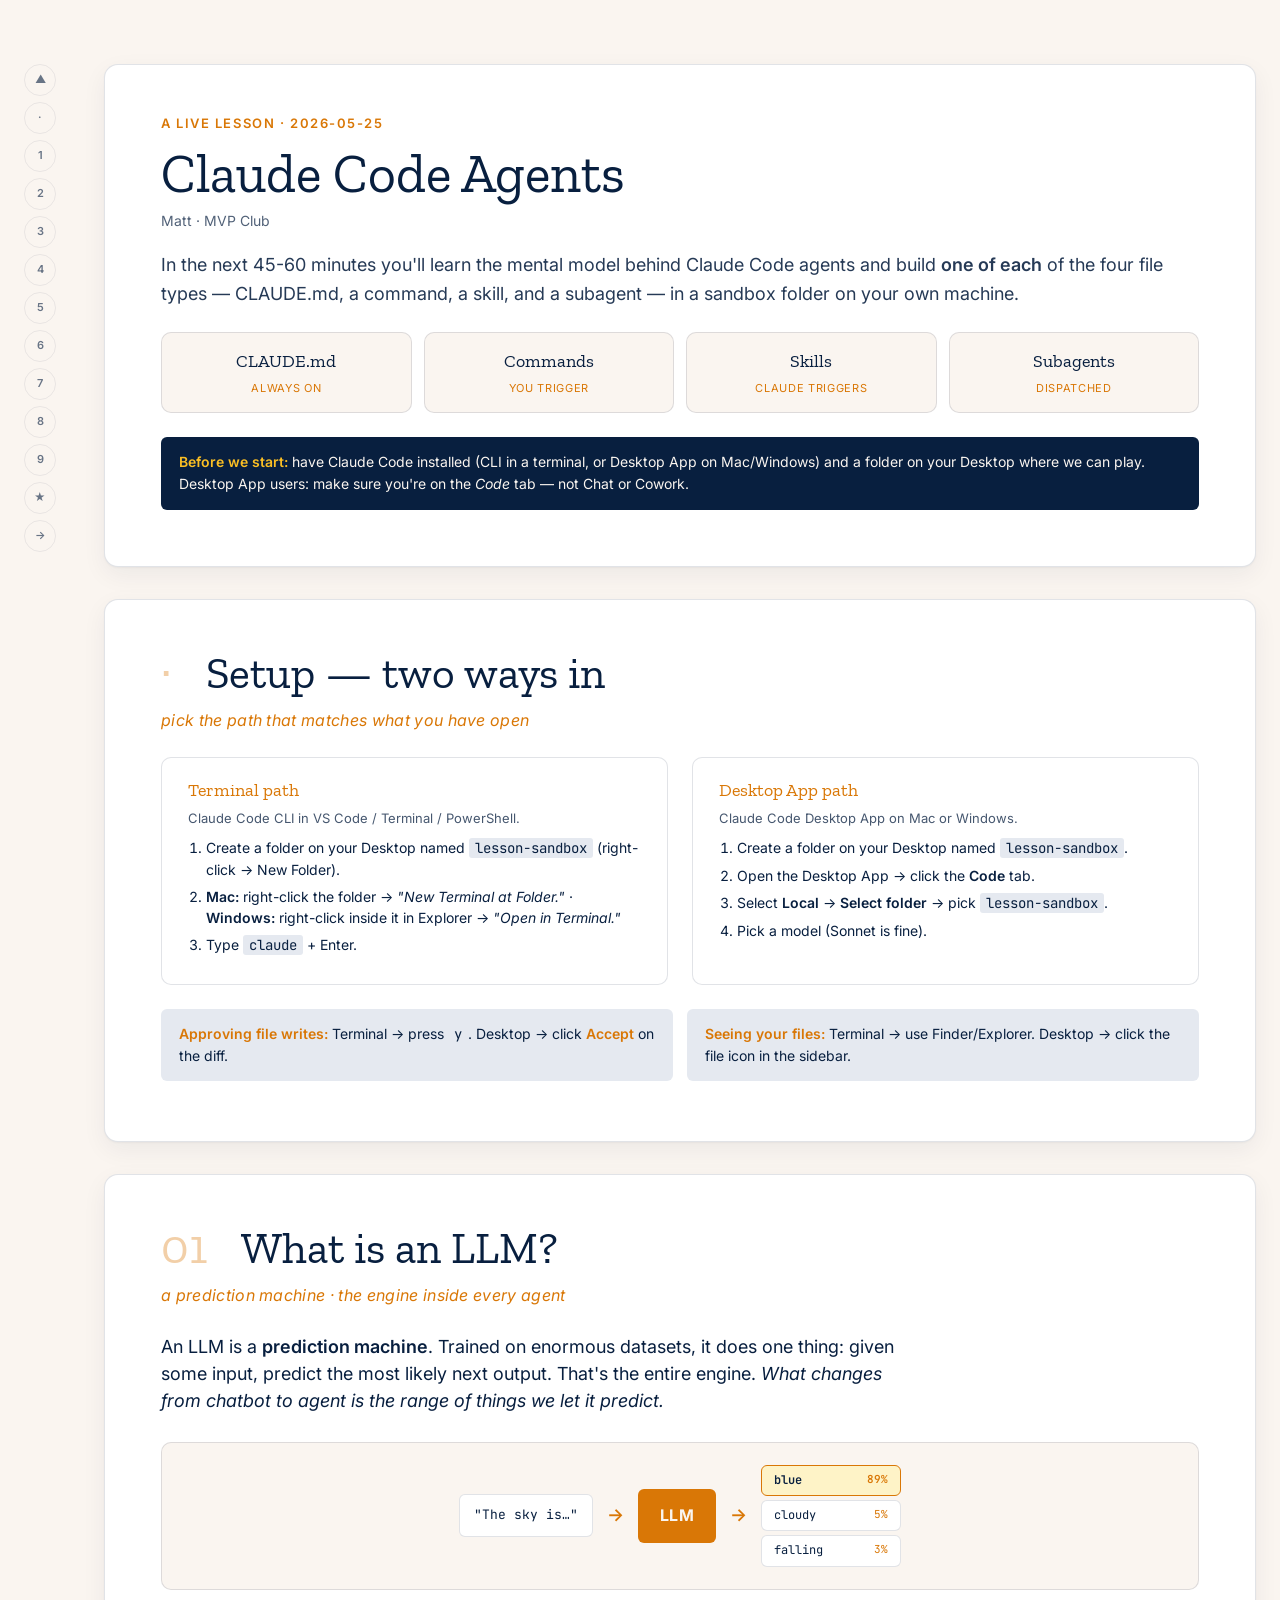
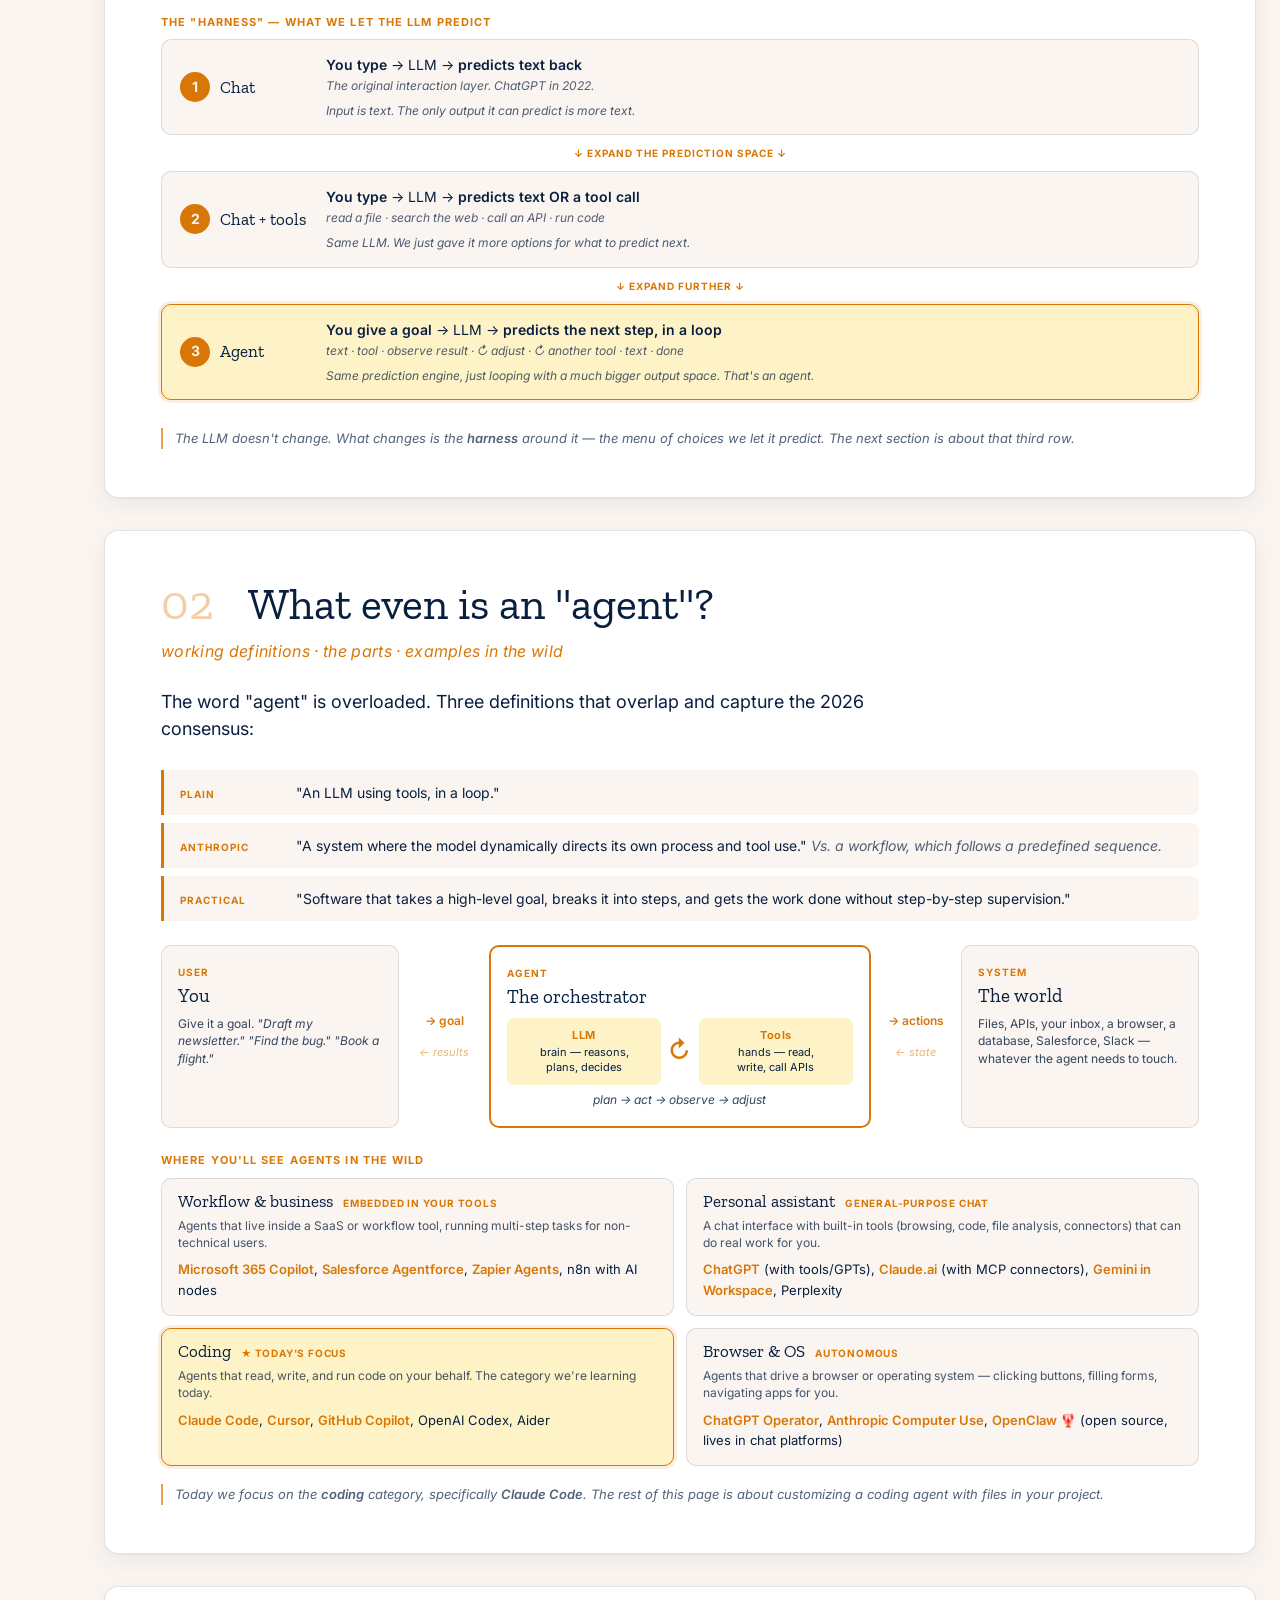
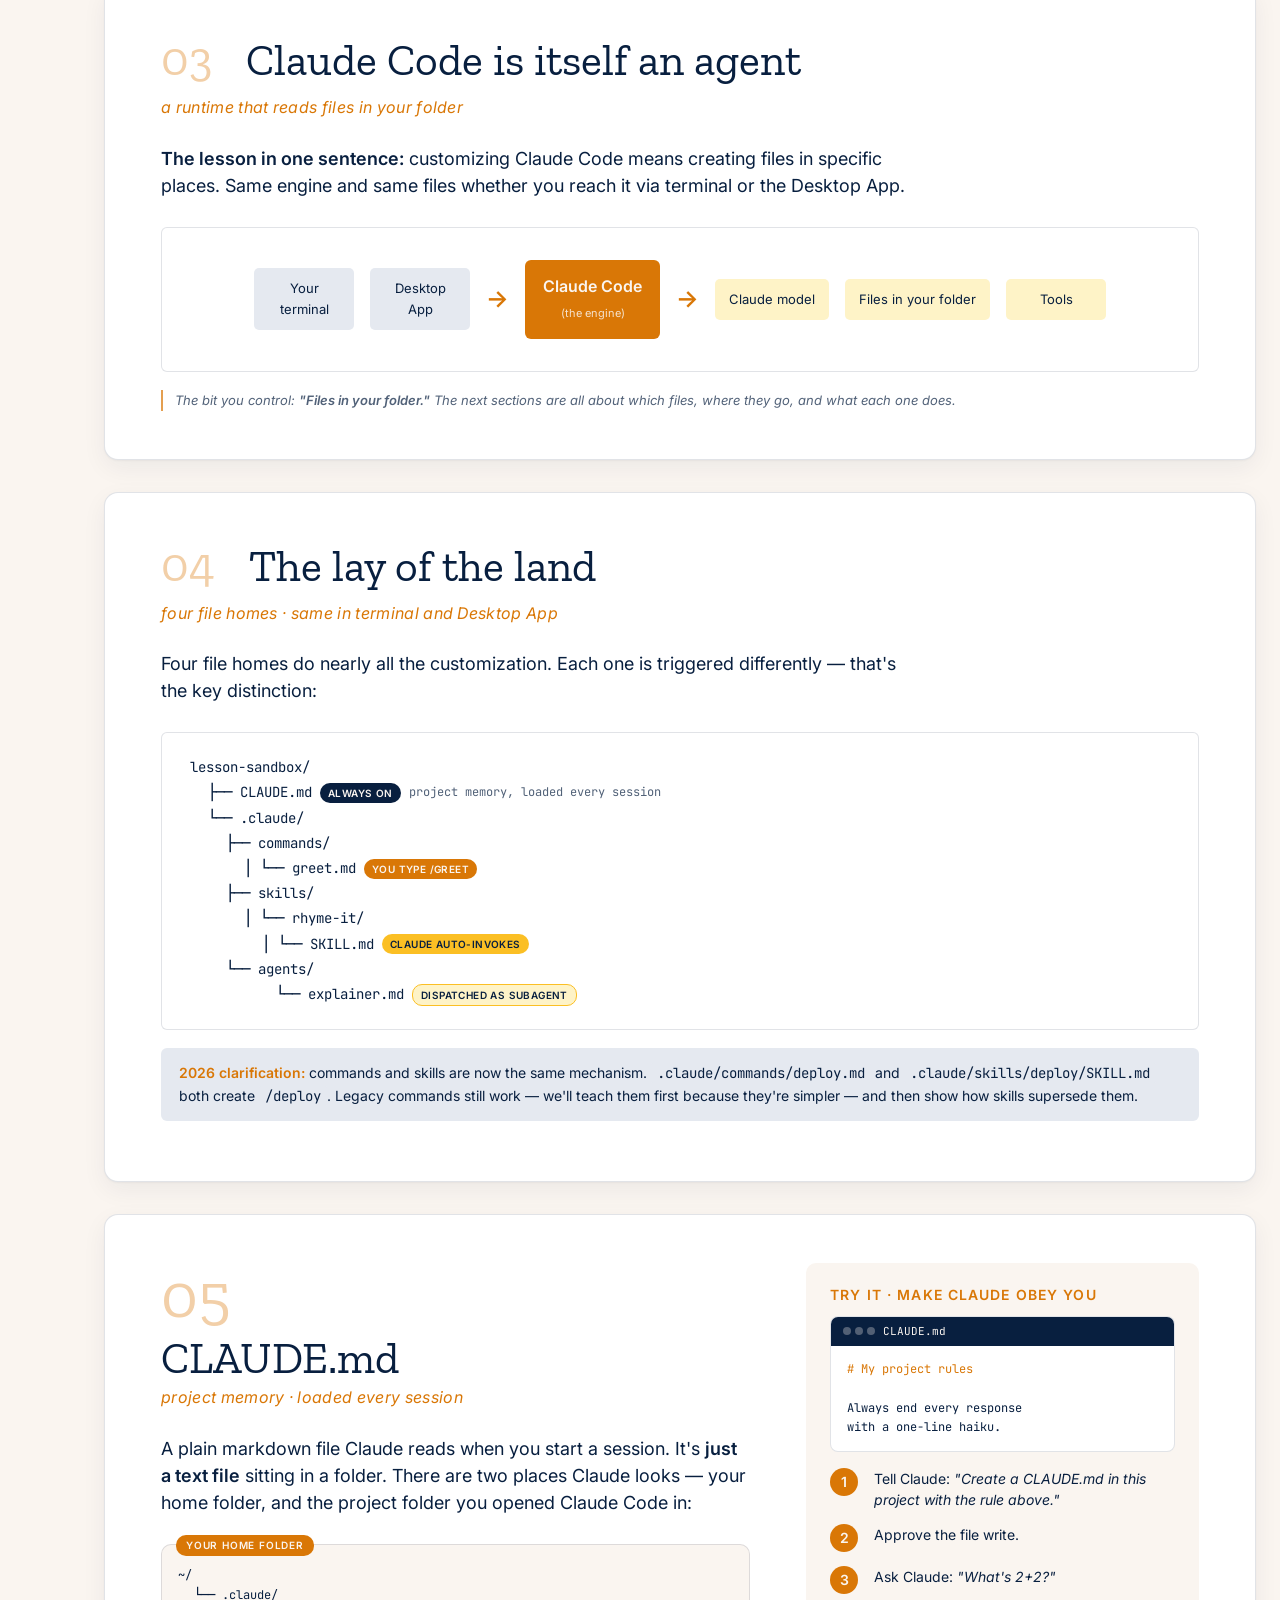
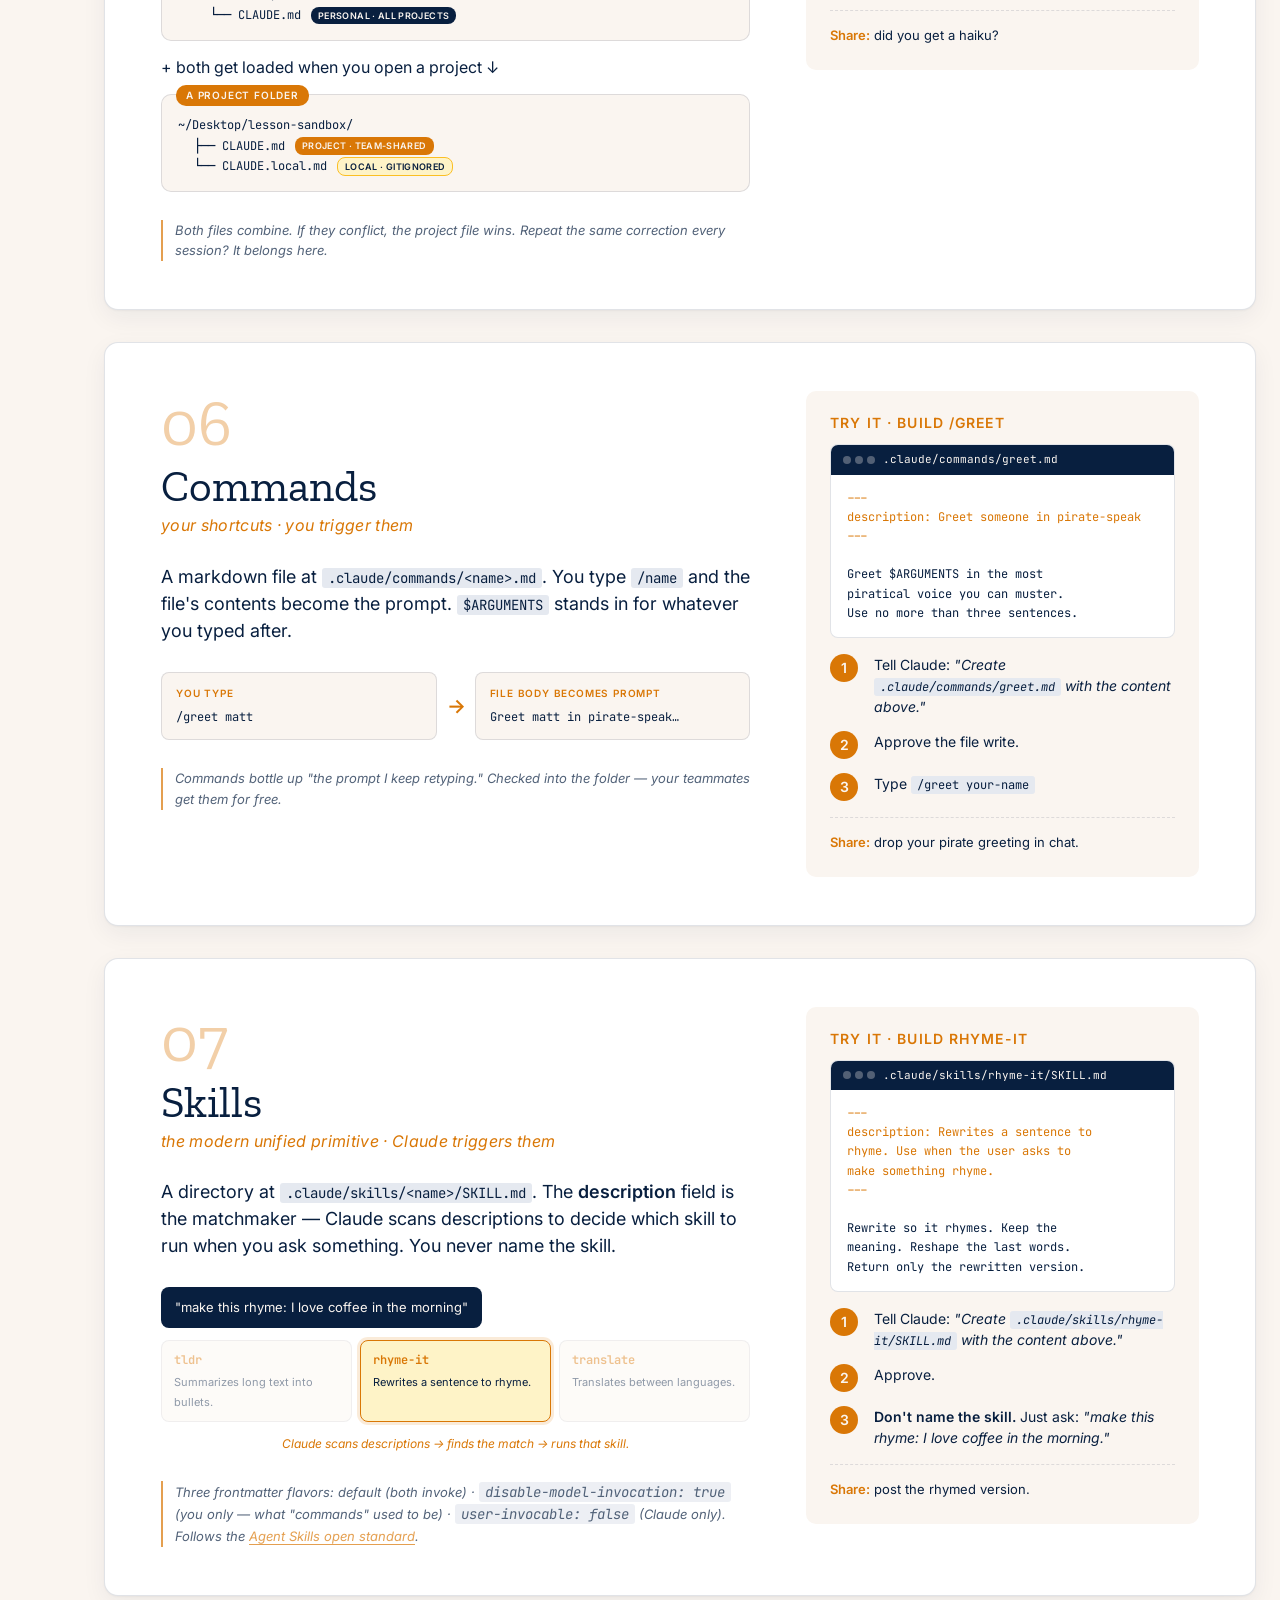
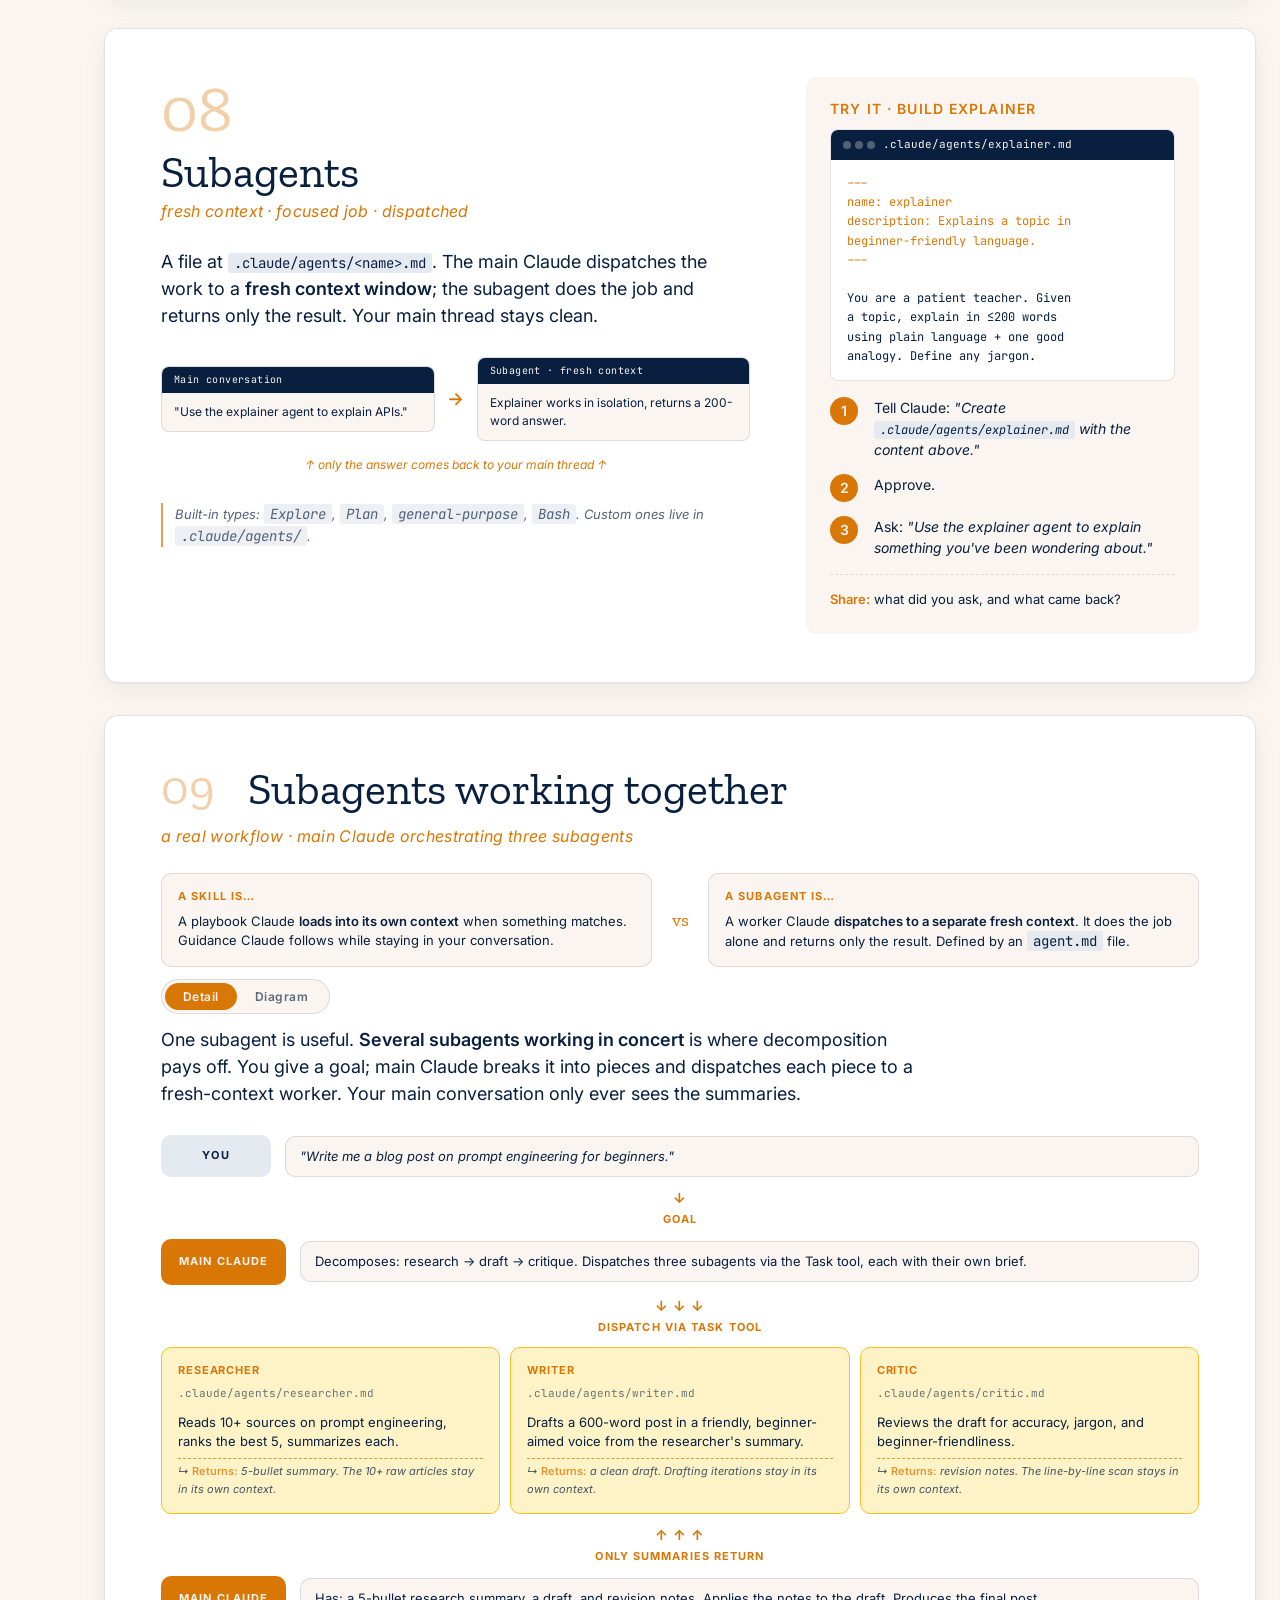
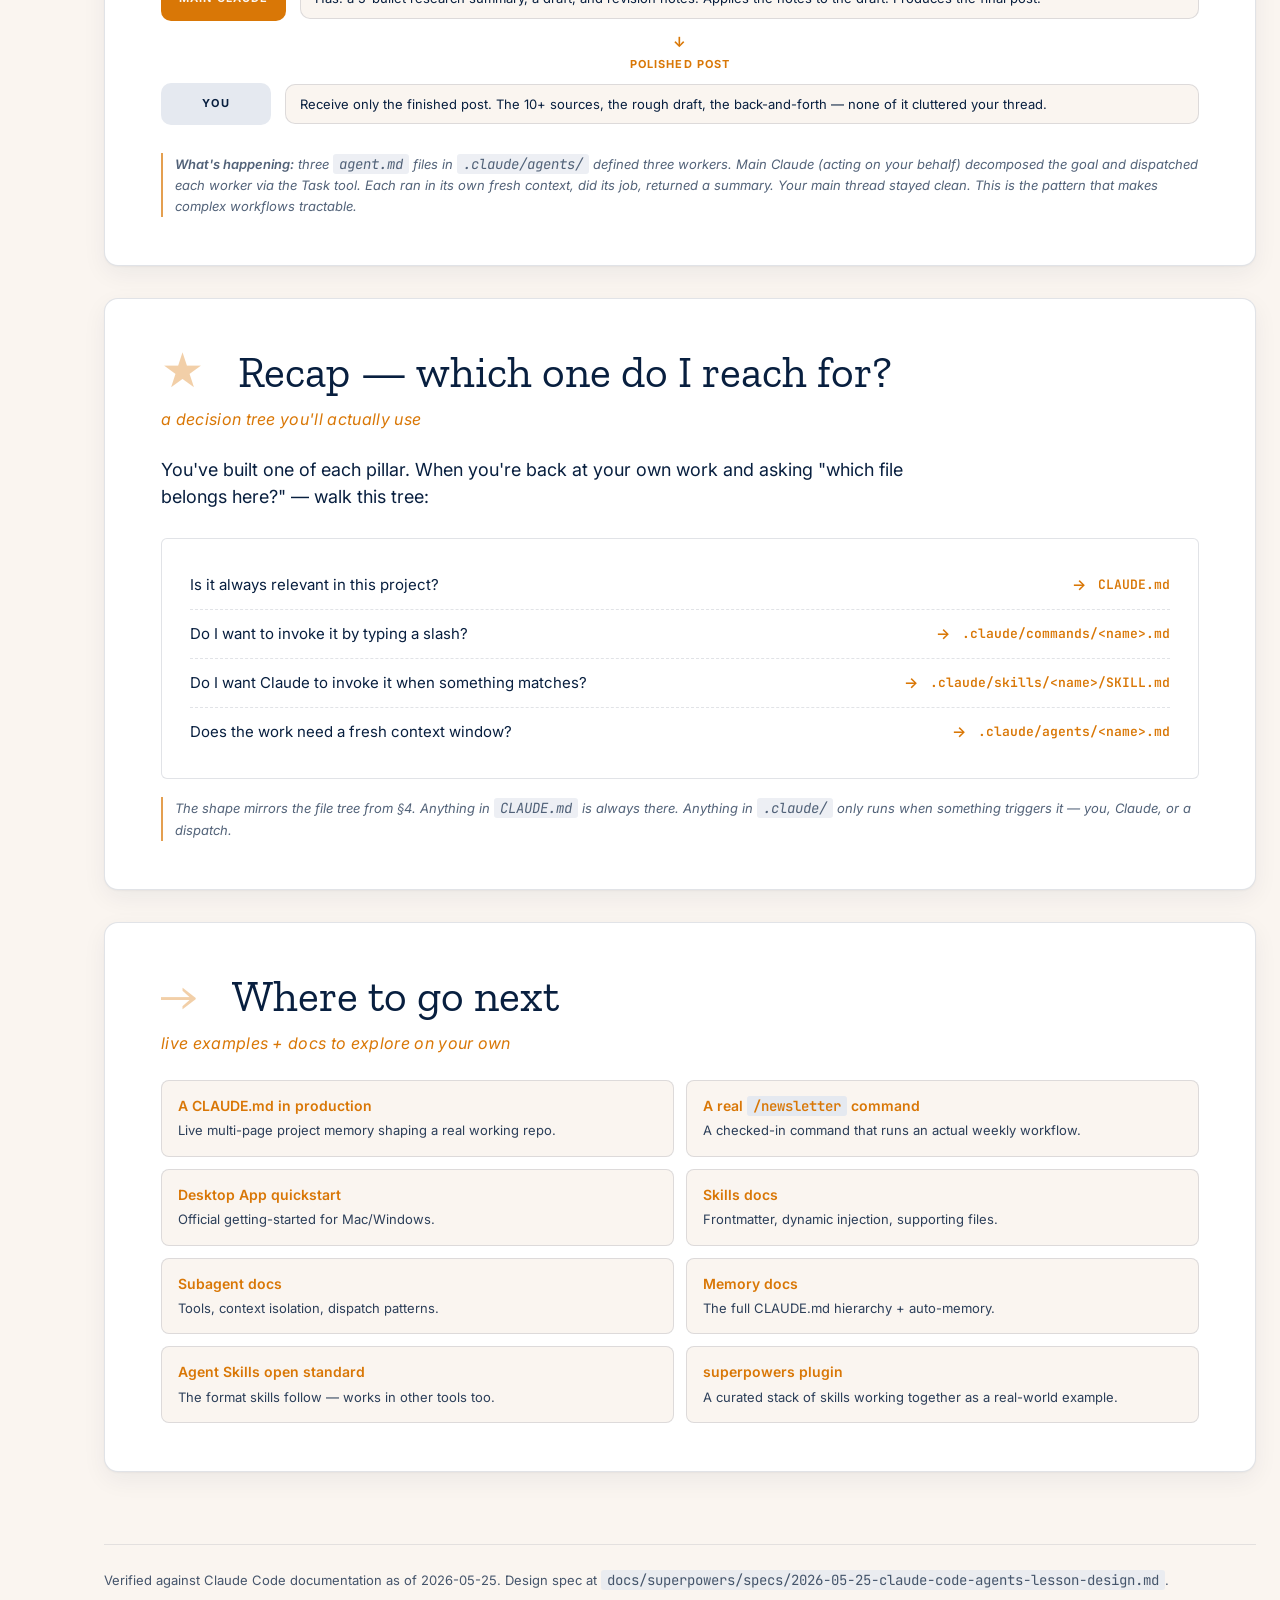
==== claude-code-agents/index.html @ be9ad40e "feat: initial learning hub with claude-code-agents lesson Co-Authored-By: Claude Opus 4.7 (1M contex" ====
<!DOCTYPE html>
<html lang="en">
<head>
  <meta charset="UTF-8">
  <meta name="viewport" content="width=device-width, initial-scale=1.0">
  <title>Claude Code Agents — A Live Lesson</title>
  <link rel="preconnect" href="https://fonts.googleapis.com">
  <link rel="preconnect" href="https://fonts.gstatic.com" crossorigin>
  <link href="https://fonts.googleapis.com/css2?family=Zilla+Slab:wght@400&family=Inter:wght@400;500;600&family=JetBrains+Mono:wght@400&display=swap" rel="stylesheet">
  <style>
    :root {
      --warm-stone: #faf5f0;
      --navy: #081f3f;
      --navy-soft: #e5e9f0;
      --amber: #d97706;
      --golden: #fbbf24;
      --golden-soft: #fef3c7;
      --card-bg: #ffffff;
      --border-subtle: rgba(8, 31, 63, 0.12);
    }
    * { box-sizing: border-box; }
    body {
      margin: 0;
      background: var(--warm-stone);
      color: var(--navy);
      font-family: 'Inter', system-ui, -apple-system, sans-serif;
      font-size: 16px;
      line-height: 1.6;
      -webkit-font-smoothing: antialiased;
    }
    html { scroll-snap-type: y proximity; scroll-behavior: smooth; }
    .layout {
      display: grid;
      grid-template-columns: 56px 1fr;
      max-width: 1320px;
      margin: 0 auto;
      gap: 24px;
      padding: 32px 24px 64px;
    }
    .toc {
      position: sticky;
      top: 24px;
      align-self: start;
      font-size: 12px;
    }
    .toc ol { list-style: none; padding: 0; margin: 0; display: flex; flex-direction: column; gap: 6px; }
    .toc li { margin: 0; }
    .toc a {
      display: flex;
      align-items: center;
      justify-content: center;
      width: 32px;
      height: 32px;
      border-radius: 50%;
      color: var(--navy);
      background: transparent;
      border: 1px solid var(--border-subtle);
      text-decoration: none;
      font-family: 'Inter', sans-serif;
      font-weight: 600;
      font-size: 11px;
      opacity: 0.6;
      position: relative;
      transition: opacity 0.15s, background 0.15s, color 0.15s, border-color 0.15s;
    }
    .toc a:hover {
      opacity: 1;
      background: var(--amber);
      color: var(--warm-stone);
      border-color: var(--amber);
    }
    .toc a::after {
      content: attr(data-label);
      position: absolute;
      left: calc(100% + 10px);
      top: 50%;
      transform: translateY(-50%);
      background: var(--navy);
      color: var(--warm-stone);
      padding: 4px 10px;
      border-radius: 4px;
      font-size: 11px;
      font-weight: 500;
      white-space: nowrap;
      opacity: 0;
      pointer-events: none;
      transition: opacity 0.15s;
    }
    .toc a:hover::after { opacity: 1; }
    .content { min-width: 0; }
    .content > section, .content > .hero, .content > .footer { scroll-snap-align: start; }
    h1, h2, h3 {
      font-family: 'Zilla Slab', Georgia, serif;
      font-weight: 400;
      color: var(--navy);
      line-height: 1.2;
    }
    h1 { font-size: 40px; margin: 0 0 8px; }
    h2 {
      font-size: 28px;
      margin: 56px 0 14px;
      padding-bottom: 8px;
      border-bottom: 2px solid var(--amber);
    }
    h3 { font-size: 18px; margin: 24px 0 8px; }
    p { margin: 0 0 16px; }
    strong { font-weight: 600; }
    a { color: var(--amber); text-decoration: underline; text-underline-offset: 3px; }
    code, pre, .mono { font-family: 'JetBrains Mono', 'Consolas', monospace; font-size: 14px; }
    code { background: var(--navy-soft); padding: 1px 6px; border-radius: 3px; }
    pre {
      background: var(--navy);
      color: var(--warm-stone);
      padding: 16px 20px;
      border-radius: 6px;
      overflow-x: auto;
      position: relative;
      margin: 12px 0;
    }
    pre code { background: none; padding: 0; color: inherit; font-size: 13px; }
    .copy-btn {
      position: absolute;
      top: 8px;
      right: 8px;
      background: var(--amber);
      color: var(--warm-stone);
      border: none;
      padding: 4px 10px;
      border-radius: 4px;
      font-size: 11px;
      cursor: pointer;
      font-family: inherit;
      letter-spacing: 0.04em;
      text-transform: uppercase;
    }
    .copy-btn:hover { background: var(--golden); color: var(--navy); }
    .copy-btn.copied { background: var(--golden); color: var(--navy); }
    .try-it {
      background: var(--golden-soft);
      border-left: 4px solid var(--golden);
      padding: 18px 22px;
      margin: 20px 0;
      border-radius: 0 6px 6px 0;
    }
    .try-it h3 { margin-top: 0; color: var(--navy); }
    .try-it ol { padding-left: 22px; margin: 8px 0 0; }
    .try-it ol li { margin: 6px 0; }
    .why-it-matters {
      font-size: 14px;
      color: var(--navy);
      opacity: 0.88;
      border-left: 3px solid var(--amber);
      padding: 10px 18px;
      margin: 16px 0;
    }
    .why-it-matters strong { color: var(--amber); }
    .heads-up {
      background: var(--navy-soft);
      padding: 12px 16px;
      border-radius: 6px;
      font-size: 14px;
      margin: 12px 0;
    }
    .heads-up strong { color: var(--amber); }
    .prereq {
      background: var(--navy);
      color: var(--warm-stone);
      padding: 14px 18px;
      border-radius: 6px;
      font-size: 14px;
      margin: 20px 0 8px;
    }
    .prereq strong { color: var(--golden); }
    .hero { margin-bottom: 32px; }
    .hero .kicker {
      color: var(--amber);
      font-size: 13px;
      margin-bottom: 12px;
      letter-spacing: 0.12em;
      text-transform: uppercase;
      font-weight: 600;
    }
    .hero .outcome { font-size: 18px; color: var(--navy); opacity: 0.88; }
    .hero .byline { font-size: 14px; opacity: 0.7; margin: 8px 0 16px; }
    .footer {
      margin-top: 72px;
      padding-top: 24px;
      border-top: 1px solid var(--border-subtle);
      font-size: 13px;
      opacity: 0.75;
    }
    .setup-paths {
      display: grid;
      grid-template-columns: 1fr 1fr;
      gap: 16px;
      margin: 16px 0;
    }
    .setup-paths .path {
      background: var(--card-bg);
      border: 1px solid var(--border-subtle);
      border-radius: 6px;
      padding: 16px 18px;
    }
    .setup-paths .path h3 { margin-top: 0; color: var(--amber); font-size: 16px; }
    .setup-paths .path ol { padding-left: 18px; margin: 0; font-size: 14px; line-height: 1.5; }
    .setup-paths .path ol li { margin: 6px 0; }
    .landscape {
      display: grid;
      grid-template-columns: repeat(5, 1fr);
      gap: 10px;
      margin: 16px 0;
    }
    .landscape .card {
      background: var(--card-bg);
      border: 1px solid var(--border-subtle);
      border-radius: 6px;
      padding: 12px;
      font-size: 12px;
    }
    .landscape .card .name {
      font-family: 'Zilla Slab', Georgia, serif;
      font-size: 15px;
      color: var(--navy);
      margin-bottom: 4px;
      line-height: 1.1;
    }
    .landscape .card .where {
      color: var(--amber);
      font-size: 11px;
      text-transform: uppercase;
      letter-spacing: 0.06em;
      margin-bottom: 6px;
    }
    .landscape .card .desc { font-size: 12px; line-height: 1.4; opacity: 0.85; }
    .file-tree {
      background: var(--card-bg);
      border: 1px solid var(--border-subtle);
      border-radius: 6px;
      padding: 18px 22px;
      font-family: 'JetBrains Mono', monospace;
      font-size: 13px;
      line-height: 1.8;
      margin: 16px 0;
    }
    .file-tree .row { display: flex; align-items: center; gap: 8px; }
    .file-tree .badge {
      font-size: 10px;
      padding: 1px 8px;
      border-radius: 10px;
      text-transform: uppercase;
      letter-spacing: 0.04em;
      font-family: 'Inter', sans-serif;
      font-weight: 600;
      white-space: nowrap;
    }
    .badge-always { background: var(--navy); color: var(--warm-stone); }
    .badge-user { background: var(--amber); color: var(--warm-stone); }
    .badge-claude { background: var(--golden); color: var(--navy); }
    .badge-dispatched { background: var(--golden-soft); color: var(--navy); border: 1px solid var(--golden); }
    .runtime-diagram {
      display: flex;
      align-items: center;
      justify-content: center;
      gap: 16px;
      flex-wrap: wrap;
      background: var(--card-bg);
      border: 1px solid var(--border-subtle);
      border-radius: 6px;
      padding: 18px;
      margin: 16px 0;
    }
    .runtime-diagram .surface {
      background: var(--navy-soft);
      padding: 10px 14px;
      border-radius: 5px;
      font-size: 13px;
      text-align: center;
      min-width: 100px;
    }
    .runtime-diagram .engine {
      background: var(--amber);
      color: var(--warm-stone);
      padding: 14px 18px;
      border-radius: 6px;
      font-weight: 600;
      text-align: center;
    }
    .runtime-diagram .target {
      background: var(--golden-soft);
      padding: 10px 14px;
      border-radius: 5px;
      font-size: 13px;
      text-align: center;
      min-width: 100px;
    }
    .runtime-diagram .arrow { color: var(--amber); font-size: 24px; font-weight: 600; }
    .decision-tree {
      background: var(--card-bg);
      border: 1px solid var(--border-subtle);
      border-radius: 6px;
      padding: 18px 22px;
      margin: 16px 0;
    }
    .decision-tree .branch {
      display: flex;
      align-items: center;
      gap: 12px;
      padding: 8px 0;
      border-bottom: 1px dashed var(--border-subtle);
      font-size: 14px;
    }
    .decision-tree .branch:last-child { border-bottom: none; }
    .decision-tree .branch .q { flex: 1; }
    .decision-tree .branch .arrow { color: var(--amber); font-weight: 600; }
    .decision-tree .branch .a { color: var(--amber); font-family: 'JetBrains Mono', monospace; font-size: 13px; font-weight: 600; }
    @media (max-width: 820px) {
      .layout { grid-template-columns: 1fr; }
      .toc { position: static; }
      .setup-paths { grid-template-columns: 1fr; }
      .landscape { grid-template-columns: repeat(2, 1fr); }
    }

    /* ===== NEW: Card-section pattern (prototyped on §4) ===== */
    .section-card {
      background: var(--card-bg);
      border: 1px solid var(--border-subtle);
      border-radius: 14px;
      padding: 48px 56px;
      margin: 32px 0;
      box-shadow: 0 1px 2px rgba(8,31,63,0.04), 0 8px 24px rgba(8,31,63,0.06);
      scroll-margin-top: 24px;
    }
    .section-card .card-grid {
      display: grid;
      grid-template-columns: 3fr 2fr;
      gap: 56px;
      align-items: start;
    }
    .section-card .section-num {
      font-family: 'Zilla Slab', Georgia, serif;
      font-size: 64px;
      color: var(--amber);
      line-height: 1;
      opacity: 0.35;
      margin-bottom: 8px;
    }
    .section-card .section-title {
      font-family: 'Zilla Slab', Georgia, serif;
      font-size: 44px;
      line-height: 1.05;
      margin: 0 0 4px;
      border: none;
      padding: 0;
    }
    .section-card .section-subtitle {
      font-style: italic;
      color: var(--amber);
      font-size: 16px;
      margin-bottom: 24px;
      letter-spacing: 0.02em;
    }
    .section-card .lede {
      font-size: 18px;
      line-height: 1.5;
      margin: 0 0 28px;
      color: var(--navy);
    }
    .section-card .card-right {
      background: var(--warm-stone);
      border-radius: 10px;
      padding: 24px;
    }
    .section-card .card-right h3 {
      margin: 0 0 12px;
      font-size: 14px;
      color: var(--amber);
      text-transform: uppercase;
      letter-spacing: 0.08em;
      font-family: 'Inter', sans-serif;
      font-weight: 600;
    }
    .section-card .card-right pre {
      margin: 0 0 16px;
      font-size: 12px;
      padding: 12px 14px;
    }
    .section-card .footnote {
      margin-top: 28px;
      font-size: 13px;
      font-style: italic;
      opacity: 0.7;
      border-left: 2px solid var(--amber);
      padding-left: 12px;
    }
    /* Filesystem mental-model visual (used in §4) */
    .fs-view {
      display: grid;
      grid-template-columns: 1fr;
      gap: 14px;
      margin: 0 0 14px;
    }
    .fs-zone {
      background: var(--warm-stone);
      border: 1px solid var(--border-subtle);
      border-radius: 10px;
      padding: 14px 16px;
      font-family: 'JetBrains Mono', monospace;
      font-size: 12px;
      line-height: 1.7;
      position: relative;
    }
    .fs-zone .zone-label {
      position: absolute;
      top: -10px;
      left: 14px;
      background: var(--amber);
      color: var(--warm-stone);
      padding: 2px 10px;
      border-radius: 10px;
      font-family: 'Inter', sans-serif;
      font-size: 10px;
      letter-spacing: 0.08em;
      text-transform: uppercase;
      font-weight: 600;
    }
    .fs-zone .fs-row { display: flex; align-items: center; gap: 10px; }
    .fs-zone .fs-row .badge {
      font-size: 9px;
      padding: 1px 7px;
      border-radius: 8px;
      text-transform: uppercase;
      letter-spacing: 0.04em;
      font-family: 'Inter', sans-serif;
      font-weight: 600;
      white-space: nowrap;
    }
    .fs-zone .fs-row .badge.personal { background: var(--navy); color: var(--warm-stone); }
    .fs-zone .fs-row .badge.project { background: var(--amber); color: var(--warm-stone); }
    .fs-zone .fs-row .badge.local { background: var(--golden-soft); color: var(--navy); border: 1px solid var(--golden); }
    .fs-zone .fs-row.dim { opacity: 0.4; }
    .fs-zone .arrow-merge {
      color: var(--amber);
      font-size: 11px;
      letter-spacing: 0.08em;
      text-transform: uppercase;
      font-family: 'Inter', sans-serif;
      font-weight: 600;
      text-align: center;
      margin: 6px 0;
    }
    /* Mock file panel (looks like a text-file window) */
    .mock-file {
      background: var(--card-bg);
      border: 1px solid var(--border-subtle);
      border-radius: 8px;
      overflow: hidden;
      margin: 0 0 16px;
    }
    .mock-file .file-bar {
      background: var(--navy);
      color: var(--warm-stone);
      padding: 6px 12px;
      font-family: 'JetBrains Mono', monospace;
      font-size: 11px;
      display: flex;
      align-items: center;
      gap: 8px;
    }
    .mock-file .file-bar .dots { display: flex; gap: 4px; }
    .mock-file .file-bar .dots span { width: 8px; height: 8px; border-radius: 50%; background: rgba(250,245,240,0.3); }
    .mock-file .file-body {
      padding: 14px 16px;
      font-family: 'JetBrains Mono', monospace;
      font-size: 12px;
      line-height: 1.6;
      color: var(--navy);
      white-space: pre-wrap;
    }
    .mock-file .file-body .comment { color: var(--amber); }
    /* Numbered step-flow (used in §4 right column) */
    .step-flow { display: flex; flex-direction: column; gap: 14px; }
    .step-flow .step {
      display: grid;
      grid-template-columns: 32px 1fr;
      gap: 12px;
      align-items: start;
    }
    .step-flow .step .num {
      background: var(--amber);
      color: var(--warm-stone);
      width: 28px;
      height: 28px;
      border-radius: 50%;
      display: flex;
      align-items: center;
      justify-content: center;
      font-weight: 600;
      font-size: 14px;
      font-family: 'Inter', sans-serif;
    }
    .step-flow .step .body { font-size: 14px; line-height: 1.5; }
    .step-flow .step .body code { font-size: 12px; }
    .share-prompt {
      margin-top: 16px;
      padding-top: 14px;
      border-top: 1px dashed var(--border-subtle);
      font-size: 13px;
    }
    .share-prompt strong { color: var(--amber); }
    @media (max-width: 980px) {
      .section-card { padding: 32px 28px; }
      .section-card .card-grid { grid-template-columns: 1fr; gap: 32px; }
      .section-card .section-title { font-size: 34px; }
    }

    /* Solo (full-width inside) variant for showcase sections like §1, §2, §3, §8 */
    .section-card.solo .section-num {
      display: inline-block;
      margin-right: 16px;
      vertical-align: baseline;
      font-size: 48px;
    }
    .section-card.solo .section-title-row {
      display: flex;
      align-items: baseline;
      gap: 18px;
      flex-wrap: wrap;
      margin-bottom: 4px;
    }
    .section-card.solo .section-title { margin: 0; }
    .section-card.solo .lede { max-width: 760px; }

    /* Larger versions of existing diagrams for use inside cards */
    .section-card .landscape { grid-template-columns: repeat(5, 1fr); gap: 14px; margin: 24px 0 8px; }
    .section-card .landscape .card { padding: 16px; }
    .section-card .landscape .card .name { font-size: 17px; }
    .section-card .landscape .card .desc { font-size: 13px; }
    .section-card .runtime-diagram { padding: 32px; margin: 24px 0 8px; }
    .section-card .file-tree { padding: 22px 28px; font-size: 14px; }
    .section-card .decision-tree { padding: 22px 28px; }
    .section-card .decision-tree .branch { font-size: 15px; padding: 12px 0; }

    /* Suggestion cards for "Where to go next" (non-interactive) */
    .link-grid {
      display: grid;
      grid-template-columns: repeat(2, 1fr);
      gap: 12px;
      margin: 16px 0 0;
    }
    .link-grid .lk-card {
      background: var(--warm-stone);
      border: 1px solid var(--border-subtle);
      border-radius: 8px;
      padding: 14px 16px;
      color: var(--navy);
      font-size: 14px;
    }
    .link-grid .lk-card .lk-title {
      display: block;
      color: var(--amber);
      font-weight: 600;
      margin-bottom: 2px;
    }
    .link-grid .lk-card .lk-desc {
      font-size: 13px;
      opacity: 0.85;
    }

    /* Setup paths look more substantial inside a card */
    .section-card .setup-paths { margin: 20px 0 12px; gap: 24px; }
    .section-card .setup-paths .path { padding: 22px 26px; border-radius: 10px; }
    .section-card .setup-paths .path h3 { font-size: 18px; margin-bottom: 6px; }
    .section-card .setup-paths .path ol { font-size: 14px; }
    .section-card .heads-up { padding: 14px 18px; }

    /* Skill-matchmaking visual (used in §6) */
    .skill-match {
      display: flex;
      flex-direction: column;
      gap: 12px;
      margin: 16px 0 8px;
    }
    .skill-match .request {
      background: var(--navy);
      color: var(--warm-stone);
      padding: 10px 14px;
      border-radius: 8px;
      font-size: 13px;
      align-self: flex-start;
      max-width: 90%;
    }
    .skill-match .skills-row {
      display: grid;
      grid-template-columns: repeat(3, 1fr);
      gap: 8px;
    }
    .skill-match .skill-tile {
      background: var(--warm-stone);
      border: 1px solid var(--border-subtle);
      border-radius: 8px;
      padding: 10px 12px;
      font-size: 12px;
      opacity: 0.45;
    }
    .skill-match .skill-tile.match {
      opacity: 1;
      border-color: var(--amber);
      background: var(--golden-soft);
      box-shadow: 0 0 0 3px rgba(217, 119, 6, 0.15);
    }
    .skill-match .skill-tile .name {
      font-family: 'JetBrains Mono', monospace;
      font-size: 12px;
      color: var(--amber);
      font-weight: 600;
      display: block;
      margin-bottom: 2px;
    }
    .skill-match .skill-tile .desc { font-size: 11px; line-height: 1.4; }
    .skill-match .match-caption {
      font-size: 12px;
      color: var(--amber);
      font-style: italic;
      align-self: center;
      text-align: center;
    }

    /* Command-flow visual (used in §5) */
    .cmd-flow {
      display: grid;
      grid-template-columns: 1fr 18px 1fr;
      gap: 10px;
      align-items: center;
      margin: 16px 0 8px;
    }
    .cmd-flow .box {
      background: var(--warm-stone);
      border: 1px solid var(--border-subtle);
      border-radius: 8px;
      padding: 12px 14px;
      font-size: 12px;
    }
    .cmd-flow .box .label {
      font-size: 10px;
      letter-spacing: 0.08em;
      text-transform: uppercase;
      color: var(--amber);
      font-weight: 600;
      margin-bottom: 6px;
      display: block;
    }
    .cmd-flow .box code {
      font-family: 'JetBrains Mono', monospace;
      background: transparent;
      padding: 0;
      font-size: 12px;
    }
    .cmd-flow .arrow { color: var(--amber); font-size: 20px; text-align: center; font-weight: 600; }

    /* Prediction box visual (used in §1 LLM) */
    .prediction-box {
      display: grid;
      grid-template-columns: auto auto auto auto auto;
      gap: 14px;
      align-items: center;
      justify-content: center;
      background: var(--warm-stone);
      border: 1px solid var(--border-subtle);
      border-radius: 10px;
      padding: 22px 24px;
      margin: 16px 0 8px;
    }
    .prediction-box .pred-input {
      font-family: 'JetBrains Mono', monospace;
      font-size: 13px;
      padding: 10px 14px;
      background: var(--card-bg);
      border: 1px solid var(--border-subtle);
      border-radius: 6px;
    }
    .prediction-box .pred-arrow {
      color: var(--amber);
      font-size: 18px;
      font-weight: 600;
    }
    .prediction-box .pred-engine {
      background: var(--amber);
      color: var(--warm-stone);
      padding: 14px 22px;
      border-radius: 6px;
      font-weight: 700;
      letter-spacing: 0.04em;
      font-family: 'Inter', sans-serif;
    }
    .prediction-box .pred-output {
      display: flex;
      flex-direction: column;
      gap: 4px;
    }
    .prediction-box .pred-choice {
      background: var(--card-bg);
      border: 1px solid var(--border-subtle);
      border-radius: 6px;
      padding: 5px 12px;
      font-size: 12px;
      display: flex;
      justify-content: space-between;
      gap: 14px;
      min-width: 140px;
      font-family: 'JetBrains Mono', monospace;
    }
    .prediction-box .pred-choice.top {
      border-color: var(--amber);
      background: var(--golden-soft);
      font-weight: 600;
    }
    .prediction-box .pred-choice .pct {
      color: var(--amber);
      font-size: 11px;
    }

    /* Harness progression (used in §1 LLM) */
    .harness-stack {
      display: grid;
      grid-template-columns: 1fr;
      gap: 6px;
      margin: 8px 0 16px;
    }
    .harness-row {
      background: var(--warm-stone);
      border: 1px solid var(--border-subtle);
      border-radius: 10px;
      padding: 14px 18px;
      display: grid;
      grid-template-columns: 130px 1fr;
      gap: 4px 16px;
      align-items: center;
    }
    .harness-row.focus {
      background: var(--golden-soft);
      border-color: var(--amber);
      box-shadow: 0 0 0 3px rgba(217, 119, 6, 0.12);
    }
    .harness-row .harness-label {
      grid-row: 1 / 3;
      display: flex;
      align-items: center;
      gap: 10px;
    }
    .harness-row .harness-label .hnum {
      background: var(--amber);
      color: var(--warm-stone);
      width: 30px;
      height: 30px;
      border-radius: 50%;
      display: flex;
      align-items: center;
      justify-content: center;
      font-weight: 700;
      font-family: 'Inter', sans-serif;
      font-size: 14px;
    }
    .harness-row .harness-label .hname {
      font-family: 'Zilla Slab', Georgia, serif;
      font-size: 17px;
      line-height: 1.1;
    }
    .harness-row .harness-flow {
      grid-column: 2;
      grid-row: 1;
      font-size: 14px;
      line-height: 1.5;
    }
    .harness-row .harness-flow .tools-list {
      display: block;
      font-size: 12px;
      opacity: 0.7;
      font-style: italic;
      margin-top: 2px;
    }
    .harness-row .harness-note {
      grid-column: 2;
      grid-row: 2;
      font-size: 12px;
      opacity: 0.72;
      font-style: italic;
      margin-top: 2px;
    }
    .harness-expand {
      text-align: center;
      font-size: 10px;
      letter-spacing: 0.1em;
      text-transform: uppercase;
      color: var(--amber);
      font-weight: 700;
      margin: 4px 0;
      font-family: 'Inter', sans-serif;
    }

    /* Definitions stack (used in §1) */
    .defs { display: grid; grid-template-columns: 1fr; gap: 8px; margin: 16px 0 24px; }
    .defs .def {
      background: var(--warm-stone);
      border-left: 3px solid var(--amber);
      border-radius: 0 8px 8px 0;
      padding: 12px 16px;
      display: grid;
      grid-template-columns: 100px 1fr;
      gap: 16px;
      align-items: baseline;
    }
    .defs .def .def-label {
      font-size: 10px;
      text-transform: uppercase;
      letter-spacing: 0.1em;
      color: var(--amber);
      font-weight: 700;
      font-family: 'Inter', sans-serif;
    }
    .defs .def .def-text { font-size: 14px; line-height: 1.5; }
    .defs .def .def-text em { color: var(--navy); opacity: 0.7; }

    /* Agent relationship diagram (used in §1) */
    .agent-diagram {
      display: grid;
      grid-template-columns: 1fr 78px 1.6fr 78px 1fr;
      gap: 6px;
      align-items: stretch;
      margin: 8px 0 12px;
    }
    .agent-diagram .actor {
      background: var(--warm-stone);
      border: 1px solid var(--border-subtle);
      border-radius: 10px;
      padding: 18px 16px;
      display: flex;
      flex-direction: column;
    }
    .agent-diagram .actor.center {
      background: var(--card-bg);
      border: 2px solid var(--amber);
    }
    .agent-diagram .actor .role {
      font-family: 'Inter', sans-serif;
      font-size: 10px;
      text-transform: uppercase;
      letter-spacing: 0.1em;
      color: var(--amber);
      font-weight: 700;
      margin-bottom: 6px;
    }
    .agent-diagram .actor .name {
      font-family: 'Zilla Slab', Georgia, serif;
      font-size: 19px;
      line-height: 1.1;
      margin-bottom: 8px;
    }
    .agent-diagram .actor .desc { font-size: 12px; line-height: 1.45; opacity: 0.82; }
    .agent-diagram .agent-internals {
      display: grid;
      grid-template-columns: 1fr 28px 1fr;
      gap: 5px;
      align-items: stretch;
      margin: 2px 0 6px;
    }
    .agent-diagram .agent-internals .part {
      background: var(--golden-soft);
      border-radius: 7px;
      padding: 10px 8px;
      font-size: 11px;
      text-align: center;
      line-height: 1.35;
    }
    .agent-diagram .agent-internals .part .label {
      display: block;
      font-weight: 700;
      color: var(--amber);
      font-family: 'Inter', sans-serif;
      margin-bottom: 2px;
      font-size: 11px;
      letter-spacing: 0.04em;
    }
    .agent-diagram .agent-internals .loop {
      display: flex;
      align-items: center;
      justify-content: center;
      font-size: 24px;
      color: var(--amber);
      font-weight: 600;
    }
    .agent-diagram .arrows {
      display: flex;
      flex-direction: column;
      align-items: center;
      justify-content: center;
      gap: 14px;
      font-size: 12px;
      color: var(--amber);
      font-family: 'Inter', sans-serif;
    }
    .agent-diagram .arrows .out { font-weight: 600; }
    .agent-diagram .arrows .back { opacity: 0.55; font-style: italic; font-size: 11px; }

    /* Examples grouped by category (used in §1) */
    .examples-head {
      font-family: 'Inter', sans-serif;
      font-size: 11px;
      text-transform: uppercase;
      letter-spacing: 0.1em;
      color: var(--amber);
      font-weight: 700;
      margin: 24px 0 8px;
    }
    .agent-examples {
      display: grid;
      grid-template-columns: 1fr 1fr;
      gap: 12px;
      margin: 0 0 8px;
    }
    .agent-examples .category {
      background: var(--warm-stone);
      border: 1px solid var(--border-subtle);
      border-radius: 10px;
      padding: 14px 16px;
    }
    .agent-examples .category.focus {
      border-color: var(--amber);
      background: var(--golden-soft);
      box-shadow: 0 0 0 3px rgba(217, 119, 6, 0.12);
    }
    .agent-examples .cat-head {
      display: flex;
      align-items: baseline;
      gap: 10px;
      margin-bottom: 6px;
      flex-wrap: wrap;
    }
    .agent-examples .cat-name {
      font-family: 'Zilla Slab', Georgia, serif;
      font-size: 17px;
      color: var(--navy);
      line-height: 1;
    }
    .agent-examples .cat-tag {
      font-size: 10px;
      text-transform: uppercase;
      letter-spacing: 0.08em;
      color: var(--amber);
      font-weight: 700;
      font-family: 'Inter', sans-serif;
    }
    .agent-examples .cat-desc {
      font-size: 12px;
      opacity: 0.75;
      margin-bottom: 8px;
      line-height: 1.45;
    }
    .agent-examples .examples-list {
      font-size: 13px;
      line-height: 1.6;
      color: var(--navy);
    }
    .agent-examples .examples-list strong {
      color: var(--amber);
      font-weight: 600;
    }

    /* Subagent workflow visual (used in §9) */
    .workflow-flow {
      display: flex;
      flex-direction: column;
      gap: 10px;
      margin: 18px 0 8px;
      align-items: stretch;
    }
    .flow-row {
      display: flex;
      align-items: center;
      gap: 14px;
      width: 100%;
    }
    .flow-row.center { justify-content: center; }
    .flow-actor {
      font-family: 'Inter', sans-serif;
      font-weight: 700;
      font-size: 11px;
      letter-spacing: 0.1em;
      padding: 12px 16px;
      border-radius: 10px;
      white-space: nowrap;
      text-align: center;
      min-width: 110px;
      flex-shrink: 0;
    }
    .flow-actor.you { background: var(--navy-soft); color: var(--navy); }
    .flow-actor.main { background: var(--amber); color: var(--warm-stone); padding: 14px 18px; }
    .flow-bubble {
      background: var(--warm-stone);
      border: 1px solid var(--border-subtle);
      border-radius: 10px;
      padding: 10px 14px;
      font-size: 13px;
      line-height: 1.45;
      flex: 1;
    }
    .flow-bubble.quote { font-style: italic; }
    .flow-arrow {
      text-align: center;
      font-size: 11px;
      letter-spacing: 0.1em;
      text-transform: uppercase;
      color: var(--amber);
      font-weight: 700;
      margin: 0;
    }
    .flow-arrow .glyph { display: block; font-size: 14px; margin-bottom: 2px; }
    .flow-subagents {
      display: grid;
      grid-template-columns: repeat(3, 1fr);
      gap: 10px;
      margin: 0;
    }
    .subagent-lane {
      background: var(--golden-soft);
      border: 1px solid var(--golden);
      border-radius: 10px;
      padding: 14px 16px;
      display: flex;
      flex-direction: column;
      gap: 6px;
    }
    .subagent-lane .sub-label {
      font-family: 'Inter', sans-serif;
      font-weight: 700;
      font-size: 11px;
      letter-spacing: 0.08em;
      text-transform: uppercase;
      color: var(--amber);
    }
    .subagent-lane .sub-file {
      font-family: 'JetBrains Mono', monospace;
      font-size: 11px;
      color: var(--navy);
      opacity: 0.6;
    }
    .subagent-lane .sub-action {
      font-size: 13px;
      line-height: 1.45;
      margin: 4px 0 2px;
    }
    .subagent-lane .sub-returns {
      font-size: 11px;
      font-style: italic;
      opacity: 0.75;
      padding-top: 4px;
      border-top: 1px dashed var(--amber);
    }
    .subagent-lane .sub-returns strong { color: var(--amber); font-style: normal; }

    /* View toggle (used in §9 to flip between Detail and Diagram views) */
    .view-toggle {
      display: inline-flex;
      background: var(--warm-stone);
      border: 1px solid var(--border-subtle);
      border-radius: 999px;
      padding: 3px;
      margin: 4px 0 12px;
    }
    .view-btn {
      padding: 6px 18px;
      border-radius: 999px;
      border: none;
      background: transparent;
      color: var(--navy);
      font-family: 'Inter', sans-serif;
      font-size: 12px;
      font-weight: 600;
      cursor: pointer;
      letter-spacing: 0.04em;
      transition: background 0.2s, color 0.2s;
      opacity: 0.65;
    }
    .view-btn.active {
      background: var(--amber);
      color: var(--warm-stone);
      opacity: 1;
    }
    .view-btn:hover:not(.active) { opacity: 1; }
    .workflow-view { display: none; }
    .workflow-view.active {
      display: block;
      animation: flipIn 0.45s ease-out;
      transform-origin: top center;
    }
    @keyframes flipIn {
      from { opacity: 0; transform: perspective(1200px) rotateX(-14deg); }
      to { opacity: 1; transform: perspective(1200px) rotateX(0deg); }
    }

    /* Simplified abstract flow (used in §9 Diagram view) */
    .simple-flow {
      display: flex;
      flex-direction: column;
      align-items: center;
      gap: 4px;
      padding: 12px 0;
    }
    .sf-node {
      padding: 10px 20px;
      border-radius: 10px;
      font-family: 'Inter', sans-serif;
      font-size: 13px;
      text-align: center;
      min-width: 220px;
    }
    .sf-node.sf-user {
      background: var(--navy-soft);
      color: var(--navy);
      font-weight: 600;
    }
    .sf-node.sf-claude {
      background: var(--amber);
      color: var(--warm-stone);
      font-weight: 700;
    }
    .sf-node.sf-process {
      background: var(--warm-stone);
      border: 1px dashed var(--border-subtle);
      font-family: 'JetBrains Mono', monospace;
      font-size: 12px;
    }
    .sf-node.sf-agent {
      background: var(--golden-soft);
      border: 1px solid var(--golden);
      font-size: 13px;
      font-weight: 600;
      min-width: 100px;
      padding: 9px 14px;
    }
    .sf-node.sf-skill {
      background: var(--card-bg);
      border: 1px dashed var(--amber);
      font-size: 11px;
      color: var(--amber);
      min-width: 90px;
      padding: 6px 12px;
      font-style: italic;
    }
    .sf-node.sf-skill.none {
      opacity: 0.4;
      color: var(--navy);
      border-color: var(--border-subtle);
    }
    .sf-node.sf-output {
      background: var(--navy-soft);
      font-size: 11px;
      min-width: 90px;
      padding: 6px 12px;
      letter-spacing: 0.04em;
      text-transform: uppercase;
      font-weight: 700;
    }
    .sf-arrow {
      color: var(--amber);
      font-size: 16px;
      font-weight: 600;
      line-height: 1;
      text-align: center;
    }
    .sf-arrow.short { font-size: 13px; }
    .sf-arrow.many {
      display: flex;
      flex-direction: column;
      align-items: center;
      gap: 2px;
      margin: 2px 0;
    }
    .sf-arrow.many .g { font-size: 14px; letter-spacing: 6px; }
    .sf-arrow.many .lbl {
      font-size: 10px;
      letter-spacing: 0.1em;
      text-transform: uppercase;
      font-weight: 700;
      font-family: 'Inter', sans-serif;
    }
    .sf-parallel {
      display: grid;
      grid-template-columns: repeat(3, 1fr);
      gap: 16px;
      width: 100%;
      max-width: 620px;
      margin: 4px 0;
    }
    .sf-lane {
      display: flex;
      flex-direction: column;
      align-items: center;
      gap: 4px;
    }
    /* Staggered reveal animation */
    .simple-flow .anim-step {
      opacity: 0;
      transform: translateY(10px);
      transition: opacity 0.4s ease-out, transform 0.4s ease-out;
    }
    .simple-flow .anim-step.in {
      opacity: 1;
      transform: translateY(0);
    }
    /* Two-column layout: directory tree on the left, flow on the right */
    .simple-flow-layout {
      display: grid;
      grid-template-columns: 230px 1fr;
      gap: 24px;
      align-items: start;
      margin: 8px 0;
    }
    .sf-tree {
      background: var(--warm-stone);
      border: 1px solid var(--border-subtle);
      border-radius: 10px;
      padding: 14px 16px;
      font-family: 'JetBrains Mono', monospace;
      font-size: 12px;
      line-height: 1.85;
      position: relative;
    }
    .sf-tree .tree-header {
      font-family: 'Inter', sans-serif;
      font-size: 10px;
      letter-spacing: 0.1em;
      text-transform: uppercase;
      color: var(--amber);
      font-weight: 700;
      margin-bottom: 8px;
      letter-spacing: 0.08em;
    }
    .sf-tree .tree-row {
      display: block;
      border-radius: 4px;
      padding: 1px 6px;
      margin-left: -6px;
      transition: background 0.25s, color 0.25s, transform 0.25s;
    }
    .sf-tree .tree-row.callable { color: var(--navy); }
    .sf-tree .tree-row.consumed {
      background: var(--golden-soft);
      color: var(--amber);
    }
    .sf-tree .tree-row.pulsing {
      background: var(--golden-soft);
      transform: translateX(2px);
    }

    /* Flying ghost element — temporary clone that animates from tree to diagram slot */
    .fly-ghost {
      position: fixed;
      font-family: 'JetBrains Mono', monospace;
      font-size: 12px;
      background: var(--golden-soft);
      border: 1px solid var(--golden);
      color: var(--amber);
      padding: 4px 10px;
      border-radius: 6px;
      z-index: 1000;
      pointer-events: none;
      white-space: nowrap;
      box-shadow: 0 4px 12px rgba(217, 119, 6, 0.25);
      will-change: transform, opacity;
    }
    .fly-ghost.flying { transition: transform 0.85s cubic-bezier(0.3, 0.7, 0.4, 1), opacity 0.3s ease-out; }

    /* Replay button shown after animation completes */
    .replay-anim {
      display: inline-flex;
      align-items: center;
      gap: 6px;
      background: transparent;
      border: 1px solid var(--border-subtle);
      color: var(--navy);
      border-radius: 999px;
      padding: 4px 12px;
      font-family: 'Inter', sans-serif;
      font-size: 11px;
      font-weight: 600;
      cursor: pointer;
      opacity: 0.6;
      transition: opacity 0.2s, border-color 0.2s, color 0.2s;
      margin: 8px 0 0;
    }
    .replay-anim:hover { opacity: 1; border-color: var(--amber); color: var(--amber); }

    /* Skills vs subagents contrast (used in §9) */
    .contrast-panel {
      display: grid;
      grid-template-columns: 1fr 32px 1fr;
      gap: 12px;
      align-items: stretch;
      margin: 16px 0 8px;
    }
    .contrast-panel .col {
      background: var(--warm-stone);
      border: 1px solid var(--border-subtle);
      border-radius: 10px;
      padding: 14px 16px;
    }
    .contrast-panel .col .ctitle {
      font-family: 'Inter', sans-serif;
      font-size: 11px;
      letter-spacing: 0.1em;
      text-transform: uppercase;
      color: var(--amber);
      font-weight: 700;
      margin-bottom: 6px;
    }
    .contrast-panel .col .cdesc { font-size: 13px; line-height: 1.5; }
    .contrast-panel .vs {
      align-self: center;
      text-align: center;
      font-family: 'Zilla Slab', Georgia, serif;
      font-size: 18px;
      color: var(--amber);
    }

    /* Subagent-dispatch visual (used in §7) */
    .dispatch {
      display: grid;
      grid-template-columns: 1fr 22px 1fr;
      gap: 10px;
      align-items: center;
      margin: 16px 0 8px;
    }
    .dispatch .window {
      background: var(--warm-stone);
      border: 1px solid var(--border-subtle);
      border-radius: 8px;
      overflow: hidden;
    }
    .dispatch .window .titlebar {
      background: var(--navy);
      color: var(--warm-stone);
      padding: 5px 12px;
      font-family: 'JetBrains Mono', monospace;
      font-size: 10px;
      letter-spacing: 0.04em;
    }
    .dispatch .window .body { padding: 10px 12px; font-size: 12px; line-height: 1.5; }
    .dispatch .arrow { color: var(--amber); font-size: 18px; text-align: center; font-weight: 600; }
    .dispatch .return-caption {
      grid-column: 1 / -1;
      text-align: center;
      font-size: 12px;
      color: var(--amber);
      font-style: italic;
      margin-top: 4px;
    }
  </style>
</head>
<body>
  <div class="layout">
    <nav class="toc" aria-label="Table of contents">
      <ol>
        <li><a href="#hero" data-label="Top">▲</a></li>
        <li><a href="#setup" data-label="Setup">·</a></li>
        <li><a href="#s1" data-label="What is an LLM?">1</a></li>
        <li><a href="#s2" data-label="What is an agent?">2</a></li>
        <li><a href="#s3" data-label="Claude Code as runtime">3</a></li>
        <li><a href="#s4" data-label="Lay of the land">4</a></li>
        <li><a href="#s5" data-label="CLAUDE.md">5</a></li>
        <li><a href="#s6" data-label="Commands">6</a></li>
        <li><a href="#s7" data-label="Skills">7</a></li>
        <li><a href="#s8" data-label="Subagents">8</a></li>
        <li><a href="#s9" data-label="Subagents working together">9</a></li>
        <li><a href="#s10" data-label="Recap">★</a></li>
        <li><a href="#s11" data-label="Where to next">→</a></li>
      </ol>
    </nav>
    <main class="content">
      <section class="section-card solo hero" id="hero">
        <div class="kicker">A live lesson · 2026-05-25</div>
        <h1 style="font-size:54px;margin:8px 0 4px;line-height:1.05;">Claude Code Agents</h1>
        <div class="byline">Matt · MVP Club</div>
        <p class="outcome" style="margin-top:18px;">In the next 45-60 minutes you'll learn the mental model behind Claude Code agents and build <strong>one of each</strong> of the four file types — CLAUDE.md, a command, a skill, and a subagent — in a sandbox folder on your own machine.</p>
        <div style="display:grid;grid-template-columns:repeat(4,1fr);gap:12px;margin:24px 0 8px;">
          <div style="background:var(--warm-stone);border:1px solid var(--border-subtle);border-radius:10px;padding:14px;text-align:center;"><div style="font-family:'Zilla Slab',serif;font-size:18px;">CLAUDE.md</div><div style="font-size:11px;color:var(--amber);text-transform:uppercase;letter-spacing:0.06em;margin-top:4px;">always on</div></div>
          <div style="background:var(--warm-stone);border:1px solid var(--border-subtle);border-radius:10px;padding:14px;text-align:center;"><div style="font-family:'Zilla Slab',serif;font-size:18px;">Commands</div><div style="font-size:11px;color:var(--amber);text-transform:uppercase;letter-spacing:0.06em;margin-top:4px;">you trigger</div></div>
          <div style="background:var(--warm-stone);border:1px solid var(--border-subtle);border-radius:10px;padding:14px;text-align:center;"><div style="font-family:'Zilla Slab',serif;font-size:18px;">Skills</div><div style="font-size:11px;color:var(--amber);text-transform:uppercase;letter-spacing:0.06em;margin-top:4px;">Claude triggers</div></div>
          <div style="background:var(--warm-stone);border:1px solid var(--border-subtle);border-radius:10px;padding:14px;text-align:center;"><div style="font-family:'Zilla Slab',serif;font-size:18px;">Subagents</div><div style="font-size:11px;color:var(--amber);text-transform:uppercase;letter-spacing:0.06em;margin-top:4px;">dispatched</div></div>
        </div>
        <div class="prereq" style="margin-top:24px;">
          <strong>Before we start:</strong> have Claude Code installed (CLI in a terminal, or Desktop App on Mac/Windows) and a folder on your Desktop where we can play. Desktop App users: make sure you're on the <em>Code</em> tab — not Chat or Cowork.
        </div>
      </section>

      <section class="section-card solo" id="setup">
        <div class="section-title-row">
          <div class="section-num">·</div>
          <h2 class="section-title">Setup — two ways in</h2>
        </div>
        <div class="section-subtitle">pick the path that matches what you have open</div>

        <div class="setup-paths">
          <div class="path">
            <h3>Terminal path</h3>
            <p style="font-size:13px;opacity:0.75;margin:0 0 8px;">Claude Code CLI in VS Code / Terminal / PowerShell.</p>
            <ol>
              <li>Create a folder on your Desktop named <code>lesson-sandbox</code> (right-click → New Folder).</li>
              <li><strong>Mac:</strong> right-click the folder → <em>"New Terminal at Folder."</em> · <strong>Windows:</strong> right-click inside it in Explorer → <em>"Open in Terminal."</em></li>
              <li>Type <code>claude</code> + Enter.</li>
            </ol>
          </div>
          <div class="path">
            <h3>Desktop App path</h3>
            <p style="font-size:13px;opacity:0.75;margin:0 0 8px;">Claude Code Desktop App on Mac or Windows.</p>
            <ol>
              <li>Create a folder on your Desktop named <code>lesson-sandbox</code>.</li>
              <li>Open the Desktop App → click the <strong>Code</strong> tab.</li>
              <li>Select <strong>Local</strong> → <strong>Select folder</strong> → pick <code>lesson-sandbox</code>.</li>
              <li>Pick a model (Sonnet is fine).</li>
            </ol>
          </div>
        </div>

        <div style="display:grid;grid-template-columns:1fr 1fr;gap:14px;margin-top:6px;">
          <div class="heads-up"><strong>Approving file writes:</strong> Terminal → press <code>y</code>. Desktop → click <strong>Accept</strong> on the diff.</div>
          <div class="heads-up"><strong>Seeing your files:</strong> Terminal → use Finder/Explorer. Desktop → click the file icon in the sidebar.</div>
        </div>
      </section>

      <section class="section-card solo" id="s1">
        <div class="section-title-row">
          <div class="section-num">01</div>
          <h2 class="section-title">What is an LLM?</h2>
        </div>
        <div class="section-subtitle">a prediction machine · the engine inside every agent</div>

        <p class="lede">An LLM is a <strong>prediction machine</strong>. Trained on enormous datasets, it does one thing: given some input, predict the most likely next output. That's the entire engine. <em>What changes from chatbot to agent is the range of things we let it predict.</em></p>

        <div class="prediction-box" aria-label="An LLM predicting the next word">
          <div class="pred-input">"The sky is…"</div>
          <div class="pred-arrow">→</div>
          <div class="pred-engine">LLM</div>
          <div class="pred-arrow">→</div>
          <div class="pred-output">
            <div class="pred-choice top"><span>blue</span><span class="pct">89%</span></div>
            <div class="pred-choice"><span>cloudy</span><span class="pct">5%</span></div>
            <div class="pred-choice"><span>falling</span><span class="pct">3%</span></div>
          </div>
        </div>

        <div class="examples-head">The "harness" — what we let the LLM predict</div>

        <div class="harness-stack">
          <div class="harness-row">
            <div class="harness-label">
              <span class="hnum">1</span>
              <span class="hname">Chat</span>
            </div>
            <div class="harness-flow"><strong>You type</strong> → LLM → <strong>predicts text back</strong><span class="tools-list">The original interaction layer. ChatGPT in 2022.</span></div>
            <div class="harness-note">Input is text. The only output it can predict is more text.</div>
          </div>

          <div class="harness-expand">↓ expand the prediction space ↓</div>

          <div class="harness-row">
            <div class="harness-label">
              <span class="hnum">2</span>
              <span class="hname">Chat + tools</span>
            </div>
            <div class="harness-flow"><strong>You type</strong> → LLM → <strong>predicts text OR a tool call</strong><span class="tools-list">read a file · search the web · call an API · run code</span></div>
            <div class="harness-note">Same LLM. We just gave it more options for what to predict next.</div>
          </div>

          <div class="harness-expand">↓ expand further ↓</div>

          <div class="harness-row focus">
            <div class="harness-label">
              <span class="hnum">3</span>
              <span class="hname">Agent</span>
            </div>
            <div class="harness-flow"><strong>You give a goal</strong> → LLM → <strong>predicts the next step, in a loop</strong><span class="tools-list">text · tool · observe result · ↻ adjust · ↻ another tool · text · done</span></div>
            <div class="harness-note">Same prediction engine, just looping with a much bigger output space. That's an agent.</div>
          </div>
        </div>

        <div class="footnote">The LLM doesn't change. What changes is the <strong>harness</strong> around it — the menu of choices we let it predict. The next section is about that third row.</div>
      </section>

      <section class="section-card solo" id="s2">
        <div class="section-title-row">
          <div class="section-num">02</div>
          <h2 class="section-title">What even is an "agent"?</h2>
        </div>
        <div class="section-subtitle">working definitions · the parts · examples in the wild</div>
        <p class="lede">The word "agent" is overloaded. Three definitions that overlap and capture the 2026 consensus:</p>

        <div class="defs">
          <div class="def">
            <div class="def-label">Plain</div>
            <div class="def-text">"An LLM using tools, in a loop."</div>
          </div>
          <div class="def">
            <div class="def-label">Anthropic</div>
            <div class="def-text">"A system where the model dynamically directs its own process and tool use." <em>Vs. a workflow, which follows a predefined sequence.</em></div>
          </div>
          <div class="def">
            <div class="def-label">Practical</div>
            <div class="def-text">"Software that takes a high-level goal, breaks it into steps, and gets the work done without step-by-step supervision."</div>
          </div>
        </div>

        <div class="agent-diagram" aria-label="An agent's relationship to user, LLM, tools, and the world">
          <div class="actor">
            <div class="role">User</div>
            <div class="name">You</div>
            <div class="desc">Give it a goal. <em>"Draft my newsletter." "Find the bug." "Book a flight."</em></div>
          </div>
          <div class="arrows">
            <div class="out">→ goal</div>
            <div class="back">← results</div>
          </div>
          <div class="actor center">
            <div class="role">Agent</div>
            <div class="name">The orchestrator</div>
            <div class="agent-internals">
              <div class="part"><span class="label">LLM</span>brain — reasons,<br>plans, decides</div>
              <div class="loop">↻</div>
              <div class="part"><span class="label">Tools</span>hands — read,<br>write, call APIs</div>
            </div>
            <div class="desc" style="text-align:center;font-style:italic;">plan → act → observe → adjust</div>
          </div>
          <div class="arrows">
            <div class="out">→ actions</div>
            <div class="back">← state</div>
          </div>
          <div class="actor">
            <div class="role">System</div>
            <div class="name">The world</div>
            <div class="desc">Files, APIs, your inbox, a browser, a database, Salesforce, Slack — whatever the agent needs to touch.</div>
          </div>
        </div>

        <div class="examples-head">Where you'll see agents in the wild</div>
        <div class="agent-examples" role="list">
          <div class="category" role="listitem">
            <div class="cat-head">
              <span class="cat-name">Workflow &amp; business</span>
              <span class="cat-tag">embedded in your tools</span>
            </div>
            <div class="cat-desc">Agents that live inside a SaaS or workflow tool, running multi-step tasks for non-technical users.</div>
            <div class="examples-list"><strong>Microsoft 365 Copilot</strong>, <strong>Salesforce Agentforce</strong>, <strong>Zapier Agents</strong>, n8n with AI nodes</div>
          </div>
          <div class="category" role="listitem">
            <div class="cat-head">
              <span class="cat-name">Personal assistant</span>
              <span class="cat-tag">general-purpose chat</span>
            </div>
            <div class="cat-desc">A chat interface with built-in tools (browsing, code, file analysis, connectors) that can do real work for you.</div>
            <div class="examples-list"><strong>ChatGPT</strong> (with tools/GPTs), <strong>Claude.ai</strong> (with MCP connectors), <strong>Gemini in Workspace</strong>, Perplexity</div>
          </div>
          <div class="category focus" role="listitem">
            <div class="cat-head">
              <span class="cat-name">Coding</span>
              <span class="cat-tag">★ today's focus</span>
            </div>
            <div class="cat-desc">Agents that read, write, and run code on your behalf. The category we're learning today.</div>
            <div class="examples-list"><strong>Claude Code</strong>, <strong>Cursor</strong>, <strong>GitHub Copilot</strong>, OpenAI Codex, Aider</div>
          </div>
          <div class="category" role="listitem">
            <div class="cat-head">
              <span class="cat-name">Browser &amp; OS</span>
              <span class="cat-tag">autonomous</span>
            </div>
            <div class="cat-desc">Agents that drive a browser or operating system — clicking buttons, filling forms, navigating apps for you.</div>
            <div class="examples-list"><strong>ChatGPT Operator</strong>, <strong>Anthropic Computer Use</strong>, <strong>OpenClaw 🦞</strong> (open source, lives in chat platforms)</div>
          </div>
        </div>

        <div class="footnote" style="margin-top:18px;">Today we focus on the <strong>coding</strong> category, specifically <strong>Claude Code</strong>. The rest of this page is about <em>customizing</em> a coding agent with files in your project.</div>
      </section>

      <section class="section-card solo" id="s3">
        <div class="section-title-row">
          <div class="section-num">03</div>
          <h2 class="section-title">Claude Code is itself an agent</h2>
        </div>
        <div class="section-subtitle">a runtime that reads files in your folder</div>
        <p class="lede"><strong>The lesson in one sentence:</strong> customizing Claude Code means creating files in specific places. Same engine and same files whether you reach it via terminal or the Desktop App.</p>

        <div class="runtime-diagram" aria-label="Claude Code runtime diagram">
          <div class="surface">Your<br>terminal</div>
          <div class="surface">Desktop<br>App</div>
          <div class="arrow" aria-hidden="true">→</div>
          <div class="engine">Claude Code<br><span style="font-size:11px;font-weight:400;opacity:0.85;">(the engine)</span></div>
          <div class="arrow" aria-hidden="true">→</div>
          <div class="target">Claude model</div>
          <div class="target">Files in your folder</div>
          <div class="target">Tools</div>
        </div>

        <div class="footnote" style="margin-top:18px;">The bit you control: <strong>"Files in your folder."</strong> The next sections are all about <em>which</em> files, <em>where</em> they go, and what each one does.</div>
      </section>

      <section class="section-card solo" id="s4">
        <div class="section-title-row">
          <div class="section-num">04</div>
          <h2 class="section-title">The lay of the land</h2>
        </div>
        <div class="section-subtitle">four file homes · same in terminal and Desktop App</div>
        <p class="lede">Four file homes do nearly all the customization. Each one is triggered differently — that's the key distinction:</p>

        <div class="file-tree" aria-label="The four file homes of Claude Code customization">
          <div class="row"><span>lesson-sandbox/</span></div>
          <div class="row" style="padding-left:18px;"><span>├── CLAUDE.md</span><span class="badge badge-always">always on</span><span style="opacity:0.7;font-size:12px;">project memory, loaded every session</span></div>
          <div class="row" style="padding-left:18px;"><span>└── .claude/</span></div>
          <div class="row" style="padding-left:36px;"><span>├── commands/</span></div>
          <div class="row" style="padding-left:54px;"><span>│   └── greet.md</span><span class="badge badge-user">you type /greet</span></div>
          <div class="row" style="padding-left:36px;"><span>├── skills/</span></div>
          <div class="row" style="padding-left:54px;"><span>│   └── rhyme-it/</span></div>
          <div class="row" style="padding-left:72px;"><span>│       └── SKILL.md</span><span class="badge badge-claude">Claude auto-invokes</span></div>
          <div class="row" style="padding-left:36px;"><span>└── agents/</span></div>
          <div class="row" style="padding-left:54px;"><span>&nbsp;&nbsp;&nbsp;&nbsp;└── explainer.md</span><span class="badge badge-dispatched">dispatched as subagent</span></div>
        </div>

        <div class="heads-up" style="margin-top:18px;">
          <strong>2026 clarification:</strong> commands and skills are now the same mechanism. <code>.claude/commands/deploy.md</code> and <code>.claude/skills/deploy/SKILL.md</code> both create <code>/deploy</code>. Legacy commands still work — we'll teach them first because they're simpler — and then show how skills supersede them.
        </div>
      </section>

      <section class="section-card" id="s5">
        <div class="card-grid">
          <div class="card-left">
            <div class="section-num">05</div>
            <h2 class="section-title">CLAUDE.md</h2>
            <div class="section-subtitle">project memory · loaded every session</div>
            <p class="lede">A plain markdown file Claude reads when you start a session. It's <strong>just a text file</strong> sitting in a folder. There are two places Claude looks — your home folder, and the project folder you opened Claude Code in:</p>

            <div class="fs-view" aria-label="Where Claude reads CLAUDE.md from">
              <div class="fs-zone">
                <div class="zone-label">Your home folder</div>
                <div class="fs-row" style="margin-top:6px;">~/</div>
                <div class="fs-row" style="padding-left:16px;">└── .claude/</div>
                <div class="fs-row" style="padding-left:32px;">└── CLAUDE.md<span class="badge personal">personal · all projects</span></div>
              </div>
              <div class="arrow-merge">+ both get loaded when you open a project ↓</div>
              <div class="fs-zone">
                <div class="zone-label">A project folder</div>
                <div class="fs-row" style="margin-top:6px;">~/Desktop/lesson-sandbox/</div>
                <div class="fs-row" style="padding-left:16px;">├── CLAUDE.md<span class="badge project">project · team-shared</span></div>
                <div class="fs-row" style="padding-left:16px;">└── CLAUDE.local.md<span class="badge local">local · gitignored</span></div>
              </div>
            </div>

            <div class="footnote">Both files combine. If they conflict, the project file wins. Repeat the same correction every session? It belongs here.</div>
          </div>

          <div class="card-right">
            <h3>Try it · make Claude obey you</h3>
            <div class="mock-file" aria-label="Example CLAUDE.md contents">
              <div class="file-bar"><span class="dots"><span></span><span></span><span></span></span><span>CLAUDE.md</span></div>
              <div class="file-body"><span class="comment"># My project rules</span>

Always end every response
with a one-line haiku.</div>
            </div>

            <div class="step-flow">
              <div class="step">
                <div class="num">1</div>
                <div class="body">Tell Claude: <em>"Create a CLAUDE.md in this project with the rule above."</em></div>
              </div>
              <div class="step">
                <div class="num">2</div>
                <div class="body">Approve the file write.</div>
              </div>
              <div class="step">
                <div class="num">3</div>
                <div class="body">Ask Claude: <em>"What's 2+2?"</em></div>
              </div>
            </div>

            <div class="share-prompt"><strong>Share:</strong> did you get a haiku?</div>
          </div>
        </div>
      </section>

      <section class="section-card" id="s6">
        <div class="card-grid">
          <div class="card-left">
            <div class="section-num">06</div>
            <h2 class="section-title">Commands</h2>
            <div class="section-subtitle">your shortcuts · you trigger them</div>
            <p class="lede">A markdown file at <code>.claude/commands/&lt;name&gt;.md</code>. You type <code>/name</code> and the file's contents become the prompt. <code>$ARGUMENTS</code> stands in for whatever you typed after.</p>

            <div class="cmd-flow" aria-label="How a slash command runs">
              <div class="box"><span class="label">You type</span><code>/greet matt</code></div>
              <div class="arrow">→</div>
              <div class="box"><span class="label">File body becomes prompt</span><code>Greet matt in pirate-speak…</code></div>
            </div>

            <div class="footnote">Commands bottle up "the prompt I keep retyping." Checked into the folder — your teammates get them for free.</div>
          </div>

          <div class="card-right">
            <h3>Try it · build /greet</h3>
            <div class="mock-file" aria-label="Example greet command file">
              <div class="file-bar"><span class="dots"><span></span><span></span><span></span></span><span>.claude/commands/greet.md</span></div>
              <div class="file-body"><span class="comment">---
description: Greet someone in pirate-speak
---</span>

Greet $ARGUMENTS in the most
piratical voice you can muster.
Use no more than three sentences.</div>
            </div>

            <div class="step-flow">
              <div class="step">
                <div class="num">1</div>
                <div class="body">Tell Claude: <em>"Create <code>.claude/commands/greet.md</code> with the content above."</em></div>
              </div>
              <div class="step">
                <div class="num">2</div>
                <div class="body">Approve the file write.</div>
              </div>
              <div class="step">
                <div class="num">3</div>
                <div class="body">Type <code>/greet your-name</code></div>
              </div>
            </div>

            <div class="share-prompt"><strong>Share:</strong> drop your pirate greeting in chat.</div>
          </div>
        </div>
      </section>

      <section class="section-card" id="s7">
        <div class="card-grid">
          <div class="card-left">
            <div class="section-num">07</div>
            <h2 class="section-title">Skills</h2>
            <div class="section-subtitle">the modern unified primitive · Claude triggers them</div>
            <p class="lede">A directory at <code>.claude/skills/&lt;name&gt;/SKILL.md</code>. The <strong>description</strong> field is the matchmaker — Claude scans descriptions to decide which skill to run when you ask something. You never name the skill.</p>

            <div class="skill-match" aria-label="How Claude finds a matching skill">
              <div class="request">"make this rhyme: I love coffee in the morning"</div>
              <div class="skills-row">
                <div class="skill-tile"><span class="name">tldr</span><span class="desc">Summarizes long text into bullets.</span></div>
                <div class="skill-tile match"><span class="name">rhyme-it</span><span class="desc">Rewrites a sentence to rhyme.</span></div>
                <div class="skill-tile"><span class="name">translate</span><span class="desc">Translates between languages.</span></div>
              </div>
              <div class="match-caption">Claude scans descriptions → finds the match → runs that skill.</div>
            </div>

            <div class="footnote">Three frontmatter flavors: default (both invoke) · <code>disable-model-invocation: true</code> (you only — what "commands" used to be) · <code>user-invocable: false</code> (Claude only). Follows the <a href="https://agentskills.io">Agent Skills open standard</a>.</div>
          </div>

          <div class="card-right">
            <h3>Try it · build rhyme-it</h3>
            <div class="mock-file" aria-label="Example rhyme-it skill file">
              <div class="file-bar"><span class="dots"><span></span><span></span><span></span></span><span>.claude/skills/rhyme-it/SKILL.md</span></div>
              <div class="file-body"><span class="comment">---
description: Rewrites a sentence to
rhyme. Use when the user asks to
make something rhyme.
---</span>

Rewrite so it rhymes. Keep the
meaning. Reshape the last words.
Return only the rewritten version.</div>
            </div>

            <div class="step-flow">
              <div class="step">
                <div class="num">1</div>
                <div class="body">Tell Claude: <em>"Create <code>.claude/skills/rhyme-it/SKILL.md</code> with the content above."</em></div>
              </div>
              <div class="step">
                <div class="num">2</div>
                <div class="body">Approve.</div>
              </div>
              <div class="step">
                <div class="num">3</div>
                <div class="body"><strong>Don't name the skill.</strong> Just ask: <em>"make this rhyme: I love coffee in the morning."</em></div>
              </div>
            </div>

            <div class="share-prompt"><strong>Share:</strong> post the rhymed version.</div>
          </div>
        </div>
      </section>

      <section class="section-card" id="s8">
        <div class="card-grid">
          <div class="card-left">
            <div class="section-num">08</div>
            <h2 class="section-title">Subagents</h2>
            <div class="section-subtitle">fresh context · focused job · dispatched</div>
            <p class="lede">A file at <code>.claude/agents/&lt;name&gt;.md</code>. The main Claude dispatches the work to a <strong>fresh context window</strong>; the subagent does the job and returns only the result. Your main thread stays clean.</p>

            <div class="dispatch" aria-label="How a subagent gets dispatched">
              <div class="window">
                <div class="titlebar">Main conversation</div>
                <div class="body">"Use the explainer agent to explain APIs."</div>
              </div>
              <div class="arrow">→</div>
              <div class="window">
                <div class="titlebar">Subagent · fresh context</div>
                <div class="body">Explainer works in isolation, returns a 200-word answer.</div>
              </div>
              <div class="return-caption">↑ only the answer comes back to your main thread ↑</div>
            </div>

            <div class="footnote">Built-in types: <code>Explore</code>, <code>Plan</code>, <code>general-purpose</code>, <code>Bash</code>. Custom ones live in <code>.claude/agents/</code>.</div>
          </div>

          <div class="card-right">
            <h3>Try it · build explainer</h3>
            <div class="mock-file" aria-label="Example explainer agent file">
              <div class="file-bar"><span class="dots"><span></span><span></span><span></span></span><span>.claude/agents/explainer.md</span></div>
              <div class="file-body"><span class="comment">---
name: explainer
description: Explains a topic in
beginner-friendly language.
---</span>

You are a patient teacher. Given
a topic, explain in ≤200 words
using plain language + one good
analogy. Define any jargon.</div>
            </div>

            <div class="step-flow">
              <div class="step">
                <div class="num">1</div>
                <div class="body">Tell Claude: <em>"Create <code>.claude/agents/explainer.md</code> with the content above."</em></div>
              </div>
              <div class="step">
                <div class="num">2</div>
                <div class="body">Approve.</div>
              </div>
              <div class="step">
                <div class="num">3</div>
                <div class="body">Ask: <em>"Use the explainer agent to explain something you've been wondering about."</em></div>
              </div>
            </div>

            <div class="share-prompt"><strong>Share:</strong> what did you ask, and what came back?</div>
          </div>
        </div>
      </section>

      <section class="section-card solo" id="s9">
        <div class="section-title-row">
          <div class="section-num">09</div>
          <h2 class="section-title">Subagents working together</h2>
        </div>
        <div class="section-subtitle">a real workflow · main Claude orchestrating three subagents</div>

        <div class="contrast-panel">
          <div class="col">
            <div class="ctitle">A skill is…</div>
            <div class="cdesc">A playbook Claude <strong>loads into its own context</strong> when something matches. Guidance Claude follows while staying in your conversation.</div>
          </div>
          <div class="vs">vs</div>
          <div class="col">
            <div class="ctitle">A subagent is…</div>
            <div class="cdesc">A worker Claude <strong>dispatches to a separate fresh context</strong>. It does the job alone and returns only the result. Defined by an <code>agent.md</code> file.</div>
          </div>
        </div>

        <div class="view-toggle" role="tablist" aria-label="Toggle workflow view">
          <button type="button" class="view-btn active" data-view="detail" role="tab" aria-selected="true">Detail</button>
          <button type="button" class="view-btn" data-view="simple" role="tab" aria-selected="false">Diagram</button>
        </div>

        <div class="workflow-view workflow-detail-view active" role="tabpanel">
        <p class="lede">One subagent is useful. <strong>Several subagents working in concert</strong> is where decomposition pays off. You give a goal; main Claude breaks it into pieces and dispatches each piece to a fresh-context worker. Your main conversation only ever sees the summaries.</p>

        <div class="workflow-flow" aria-label="A multi-subagent workflow example">
          <div class="flow-row">
            <div class="flow-actor you">YOU</div>
            <div class="flow-bubble quote">"Write me a blog post on prompt engineering for beginners."</div>
          </div>
          <div class="flow-arrow"><span class="glyph">↓</span>goal</div>

          <div class="flow-row">
            <div class="flow-actor main">MAIN CLAUDE</div>
            <div class="flow-bubble">Decomposes: research → draft → critique. Dispatches three subagents via the Task tool, each with their own brief.</div>
          </div>
          <div class="flow-arrow"><span class="glyph">↓ ↓ ↓</span>dispatch via Task tool</div>

          <div class="flow-subagents">
            <div class="subagent-lane">
              <div class="sub-label">Researcher</div>
              <div class="sub-file">.claude/agents/researcher.md</div>
              <div class="sub-action">Reads 10+ sources on prompt engineering, ranks the best 5, summarizes each.</div>
              <div class="sub-returns">↳ <strong>Returns:</strong> 5-bullet summary. The 10+ raw articles stay in its own context.</div>
            </div>
            <div class="subagent-lane">
              <div class="sub-label">Writer</div>
              <div class="sub-file">.claude/agents/writer.md</div>
              <div class="sub-action">Drafts a 600-word post in a friendly, beginner-aimed voice from the researcher's summary.</div>
              <div class="sub-returns">↳ <strong>Returns:</strong> a clean draft. Drafting iterations stay in its own context.</div>
            </div>
            <div class="subagent-lane">
              <div class="sub-label">Critic</div>
              <div class="sub-file">.claude/agents/critic.md</div>
              <div class="sub-action">Reviews the draft for accuracy, jargon, and beginner-friendliness.</div>
              <div class="sub-returns">↳ <strong>Returns:</strong> revision notes. The line-by-line scan stays in its own context.</div>
            </div>
          </div>

          <div class="flow-arrow"><span class="glyph">↑ ↑ ↑</span>only summaries return</div>

          <div class="flow-row">
            <div class="flow-actor main">MAIN CLAUDE</div>
            <div class="flow-bubble">Has: a 5-bullet research summary, a draft, and revision notes. Applies the notes to the draft. Produces the final post.</div>
          </div>
          <div class="flow-arrow"><span class="glyph">↓</span>polished post</div>

          <div class="flow-row">
            <div class="flow-actor you">YOU</div>
            <div class="flow-bubble">Receive only the finished post. The 10+ sources, the rough draft, the back-and-forth — none of it cluttered your thread.</div>
          </div>
        </div>

        <div class="footnote"><strong>What's happening:</strong> three <code>agent.md</code> files in <code>.claude/agents/</code> defined three workers. Main Claude (acting on your behalf) decomposed the goal and dispatched each worker via the Task tool. Each ran in its own fresh context, did its job, returned a summary. Your main thread stayed clean. This is the pattern that makes complex workflows tractable.</div>
        </div>

        <div class="workflow-view workflow-simple-view" role="tabpanel">
          <p class="lede">The same workflow at altitude — <strong>the abstract shape any subagent workflow follows</strong>. The labels change; the shape doesn't.</p>

          <div class="simple-flow-layout">
            <aside class="sf-tree" aria-label="Project files used by the workflow">
              <div class="tree-header">.claude/ directory</div>
              <div class="tree-row">.claude/</div>
              <div class="tree-row" style="padding-left:18px;">├── agents/</div>
              <div class="tree-row callable" data-tree-id="agent-a" style="padding-left:32px;">│   ├── agent-a.md</div>
              <div class="tree-row callable" data-tree-id="agent-b" style="padding-left:32px;">│   ├── agent-b.md</div>
              <div class="tree-row callable" data-tree-id="agent-c" style="padding-left:32px;">│   └── agent-c.md</div>
              <div class="tree-row" style="padding-left:18px;">└── skills/</div>
              <div class="tree-row callable" data-tree-id="skill-a" style="padding-left:32px;">&nbsp;&nbsp;&nbsp;&nbsp;├── skill-a/SKILL.md</div>
              <div class="tree-row callable" data-tree-id="skill-b" style="padding-left:32px;">&nbsp;&nbsp;&nbsp;&nbsp;└── skill-b/SKILL.md</div>
            </aside>
            <div class="simple-flow" aria-label="Abstract subagent workflow">
              <div class="sf-node sf-user">USER · sends a request</div>
              <div class="sf-arrow">↓</div>

              <div class="sf-node sf-claude">MAIN CLAUDE · interprets</div>
              <div class="sf-arrow">↓</div>

              <div class="sf-node sf-process">reads <code>.claude/agents/*.md</code></div>
              <div class="sf-arrow many"><span class="g">↓ ↓ ↓</span><span class="lbl">spawns subagents in parallel</span></div>

              <div class="sf-parallel">
                <div class="sf-lane">
                  <div class="sf-node sf-agent" data-source="agent-a">Agent A</div>
                  <div class="sf-arrow short">↓</div>
                  <div class="sf-node sf-skill" data-source="skill-a">+ skill</div>
                  <div class="sf-arrow short">↓</div>
                  <div class="sf-node sf-output">output</div>
                </div>
                <div class="sf-lane">
                  <div class="sf-node sf-agent" data-source="agent-b">Agent B</div>
                  <div class="sf-arrow short">↓</div>
                  <div class="sf-node sf-skill" data-source="skill-b">+ skill</div>
                  <div class="sf-arrow short">↓</div>
                  <div class="sf-node sf-output">output</div>
                </div>
                <div class="sf-lane">
                  <div class="sf-node sf-agent" data-source="agent-c">Agent C</div>
                  <div class="sf-arrow short">↓</div>
                  <div class="sf-node sf-skill none">(no skill)</div>
                  <div class="sf-arrow short">↓</div>
                  <div class="sf-node sf-output">output</div>
                </div>
              </div>

              <div class="sf-arrow many"><span class="g">↑ ↑ ↑</span><span class="lbl">outputs return to orchestrator</span></div>

              <div class="sf-node sf-claude">MAIN CLAUDE · evaluates &amp; assembles</div>
              <div class="sf-arrow">↓</div>

              <div class="sf-node sf-user">USER · receives the report</div>
            </div>
          </div>

          <div style="text-align:center;">
            <button type="button" class="replay-anim" data-replay="simple-flow">↻ Replay</button>
          </div>

          <div class="footnote">Seven stages. The shape stays the same whether you're writing a blog post, running a newsletter pipeline, or auditing a codebase. The agents call skills as needed; the orchestrator only ever sees the outputs.</div>
        </div>
      </section>

      <section class="section-card solo" id="s10">
        <div class="section-title-row">
          <div class="section-num">★</div>
          <h2 class="section-title">Recap — which one do I reach for?</h2>
        </div>
        <div class="section-subtitle">a decision tree you'll actually use</div>
        <p class="lede">You've built one of each pillar. When you're back at your own work and asking "which file belongs here?" — walk this tree:</p>

        <div class="decision-tree" aria-label="Decision tree for picking the right Claude Code file type">
          <div class="branch">
            <div class="q">Is it always relevant in this project?</div>
            <div class="arrow" aria-hidden="true">→</div>
            <div class="a">CLAUDE.md</div>
          </div>
          <div class="branch">
            <div class="q">Do I want to invoke it by typing a slash?</div>
            <div class="arrow" aria-hidden="true">→</div>
            <div class="a">.claude/commands/&lt;name&gt;.md</div>
          </div>
          <div class="branch">
            <div class="q">Do I want Claude to invoke it when something matches?</div>
            <div class="arrow" aria-hidden="true">→</div>
            <div class="a">.claude/skills/&lt;name&gt;/SKILL.md</div>
          </div>
          <div class="branch">
            <div class="q">Does the work need a fresh context window?</div>
            <div class="arrow" aria-hidden="true">→</div>
            <div class="a">.claude/agents/&lt;name&gt;.md</div>
          </div>
        </div>

        <div class="footnote" style="margin-top:18px;">The shape mirrors the file tree from §4. Anything in <code>CLAUDE.md</code> is always there. Anything in <code>.claude/</code> only runs when something triggers it — you, Claude, or a dispatch.</div>
      </section>

      <section class="section-card solo" id="s11">
        <div class="section-title-row">
          <div class="section-num">→</div>
          <h2 class="section-title">Where to go next</h2>
        </div>
        <div class="section-subtitle">live examples + docs to explore on your own</div>

        <div class="link-grid">
          <div class="lk-card"><span class="lk-title">A CLAUDE.md in production</span><span class="lk-desc">Live multi-page project memory shaping a real working repo.</span></div>
          <div class="lk-card"><span class="lk-title">A real <code>/newsletter</code> command</span><span class="lk-desc">A checked-in command that runs an actual weekly workflow.</span></div>
          <div class="lk-card"><span class="lk-title">Desktop App quickstart</span><span class="lk-desc">Official getting-started for Mac/Windows.</span></div>
          <div class="lk-card"><span class="lk-title">Skills docs</span><span class="lk-desc">Frontmatter, dynamic injection, supporting files.</span></div>
          <div class="lk-card"><span class="lk-title">Subagent docs</span><span class="lk-desc">Tools, context isolation, dispatch patterns.</span></div>
          <div class="lk-card"><span class="lk-title">Memory docs</span><span class="lk-desc">The full CLAUDE.md hierarchy + auto-memory.</span></div>
          <div class="lk-card"><span class="lk-title">Agent Skills open standard</span><span class="lk-desc">The format skills follow — works in other tools too.</span></div>
          <div class="lk-card"><span class="lk-title">superpowers plugin</span><span class="lk-desc">A curated stack of skills working together as a real-world example.</span></div>
        </div>
      </section>

      <div class="footer">
        <p>Verified against Claude Code documentation as of 2026-05-25. Design spec at <code>docs/superpowers/specs/2026-05-25-claude-code-agents-lesson-design.md</code>.</p>
      </div>
    </main>
  </div>
  <script>
    document.querySelectorAll('pre').forEach((pre) => {
      if (!pre.querySelector('code')) return;
      const btn = document.createElement('button');
      btn.type = 'button';
      btn.className = 'copy-btn';
      btn.textContent = 'Copy';
      btn.setAttribute('aria-label', 'Copy code to clipboard');
      btn.addEventListener('click', async () => {
        const code = pre.querySelector('code').innerText;
        try {
          await navigator.clipboard.writeText(code);
          btn.textContent = 'Copied!';
          btn.classList.add('copied');
          setTimeout(() => {
            btn.textContent = 'Copy';
            btn.classList.remove('copied');
          }, 1500);
        } catch (e) {
          btn.textContent = 'Press Ctrl+C';
          setTimeout(() => { btn.textContent = 'Copy'; }, 2000);
        }
      });
      pre.appendChild(btn);
    });

    // Staggered reveal for the abstract subagent flow.
    // Direct children of .simple-flow are revealed in sequence;
    // .sf-parallel is expanded so the 3 lanes reveal their items in lockstep.
    function buildSimpleFlowSequence(flow) {
      const sequence = [];
      Array.from(flow.children).forEach((el) => {
        if (el.classList.contains('sf-parallel')) {
          const lanes = el.querySelectorAll('.sf-lane');
          if (lanes.length === 0) return;
          const numItems = lanes[0].children.length;
          for (let i = 0; i < numItems; i++) {
            sequence.push(Array.from(lanes).map(l => l.children[i]));
          }
        } else {
          sequence.push([el]);
        }
      });
      return sequence;
    }

    function prepareSimpleFlow(flow) {
      const sequence = buildSimpleFlowSequence(flow);
      sequence.flat().forEach(el => el.classList.add('anim-step'));
      return sequence;
    }

    function resetTreeState(layout) {
      if (!layout) return;
      layout.querySelectorAll('.tree-row.consumed, .tree-row.pulsing').forEach(r => {
        r.classList.remove('consumed', 'pulsing');
      });
    }

    function flyFromTree(target) {
      const sourceId = target.dataset.source;
      if (!sourceId) return false;
      const layout = target.closest('.simple-flow-layout');
      if (!layout) return false;
      const treeRow = layout.querySelector('.tree-row[data-tree-id="' + sourceId + '"]');
      if (!treeRow) return false;

      const srcRect = treeRow.getBoundingClientRect();
      const tgtRect = target.getBoundingClientRect();

      // Create the flying ghost
      const ghost = document.createElement('div');
      ghost.className = 'fly-ghost';
      ghost.textContent = treeRow.textContent.trim().replace(/^[│├└─\s]+/, '');
      ghost.style.left = srcRect.left + 'px';
      ghost.style.top = srcRect.top + 'px';
      document.body.appendChild(ghost);

      // Pulse the source row
      treeRow.classList.add('pulsing');

      // Compute translation from source position to target center
      const ghostRect = ghost.getBoundingClientRect();
      const dx = (tgtRect.left + tgtRect.width / 2) - (ghostRect.left + ghostRect.width / 2);
      const dy = (tgtRect.top + tgtRect.height / 2) - (ghostRect.top + ghostRect.height / 2);

      // Next frame: enable transition + translate
      requestAnimationFrame(() => {
        ghost.classList.add('flying');
        ghost.style.transform = 'translate(' + dx + 'px, ' + dy + 'px)';
      });

      // When the ghost arrives, reveal the target and mark source as consumed.
      setTimeout(() => {
        target.classList.add('in');
        treeRow.classList.remove('pulsing');
        treeRow.classList.add('consumed');
        ghost.style.opacity = '0';
      }, 820);

      // Clean up
      setTimeout(() => ghost.remove(), 1150);
      return true;
    }

    function animateSimpleFlow(flow) {
      const sequence = buildSimpleFlowSequence(flow);
      const allItems = sequence.flat();
      const layout = flow.closest('.simple-flow-layout');
      // Clear any in-flight ghosts and reset tree highlights
      document.querySelectorAll('.fly-ghost').forEach(g => g.remove());
      resetTreeState(layout);
      // Snap back to hidden without transition so replay feels instant.
      allItems.forEach(el => { el.style.transition = 'none'; el.classList.remove('in'); });
      void flow.offsetWidth;
      // Re-enable transitions next frame, then stagger the reveal.
      requestAnimationFrame(() => {
        requestAnimationFrame(() => {
          allItems.forEach(el => { el.style.transition = ''; });
          sequence.forEach((group, i) => {
            setTimeout(() => {
              group.forEach(el => {
                // Elements with a data-source attribute fly from their source file in the tree.
                // Everything else just fades in.
                if (!flyFromTree(el)) {
                  el.classList.add('in');
                }
              });
            }, i * 160);
          });
        });
      });
    }

    // Prime hidden states on page load so the initial click doesn't flash content.
    document.querySelectorAll('.simple-flow').forEach(prepareSimpleFlow);

    // Toggle between Detail and Diagram views inside a section card.
    document.querySelectorAll('.view-toggle').forEach((toggle) => {
      const buttons = toggle.querySelectorAll('.view-btn');
      const card = toggle.closest('.section-card');
      if (!card) return;
      buttons.forEach((btn) => {
        btn.addEventListener('click', () => {
          const target = btn.dataset.view;
          buttons.forEach((b) => {
            const active = b.dataset.view === target;
            b.classList.toggle('active', active);
            b.setAttribute('aria-selected', String(active));
          });
          card.querySelectorAll('.workflow-view').forEach((view) => {
            const isActive = view.classList.contains('workflow-' + target + '-view');
            view.classList.remove('active');
            if (isActive) {
              void view.offsetWidth;
              view.classList.add('active');
              // Auto-play the staggered reveal when the diagram becomes visible.
              const flow = view.querySelector('.simple-flow');
              if (flow) animateSimpleFlow(flow);
            }
          });
        });
      });
    });

    // Replay buttons inside any animatable diagram.
    document.querySelectorAll('.replay-anim').forEach((btn) => {
      btn.addEventListener('click', () => {
        const flow = btn.closest('.workflow-view, .section-card')?.querySelector('.simple-flow');
        if (flow) animateSimpleFlow(flow);
      });
    });
  </script>
</body>
</html>
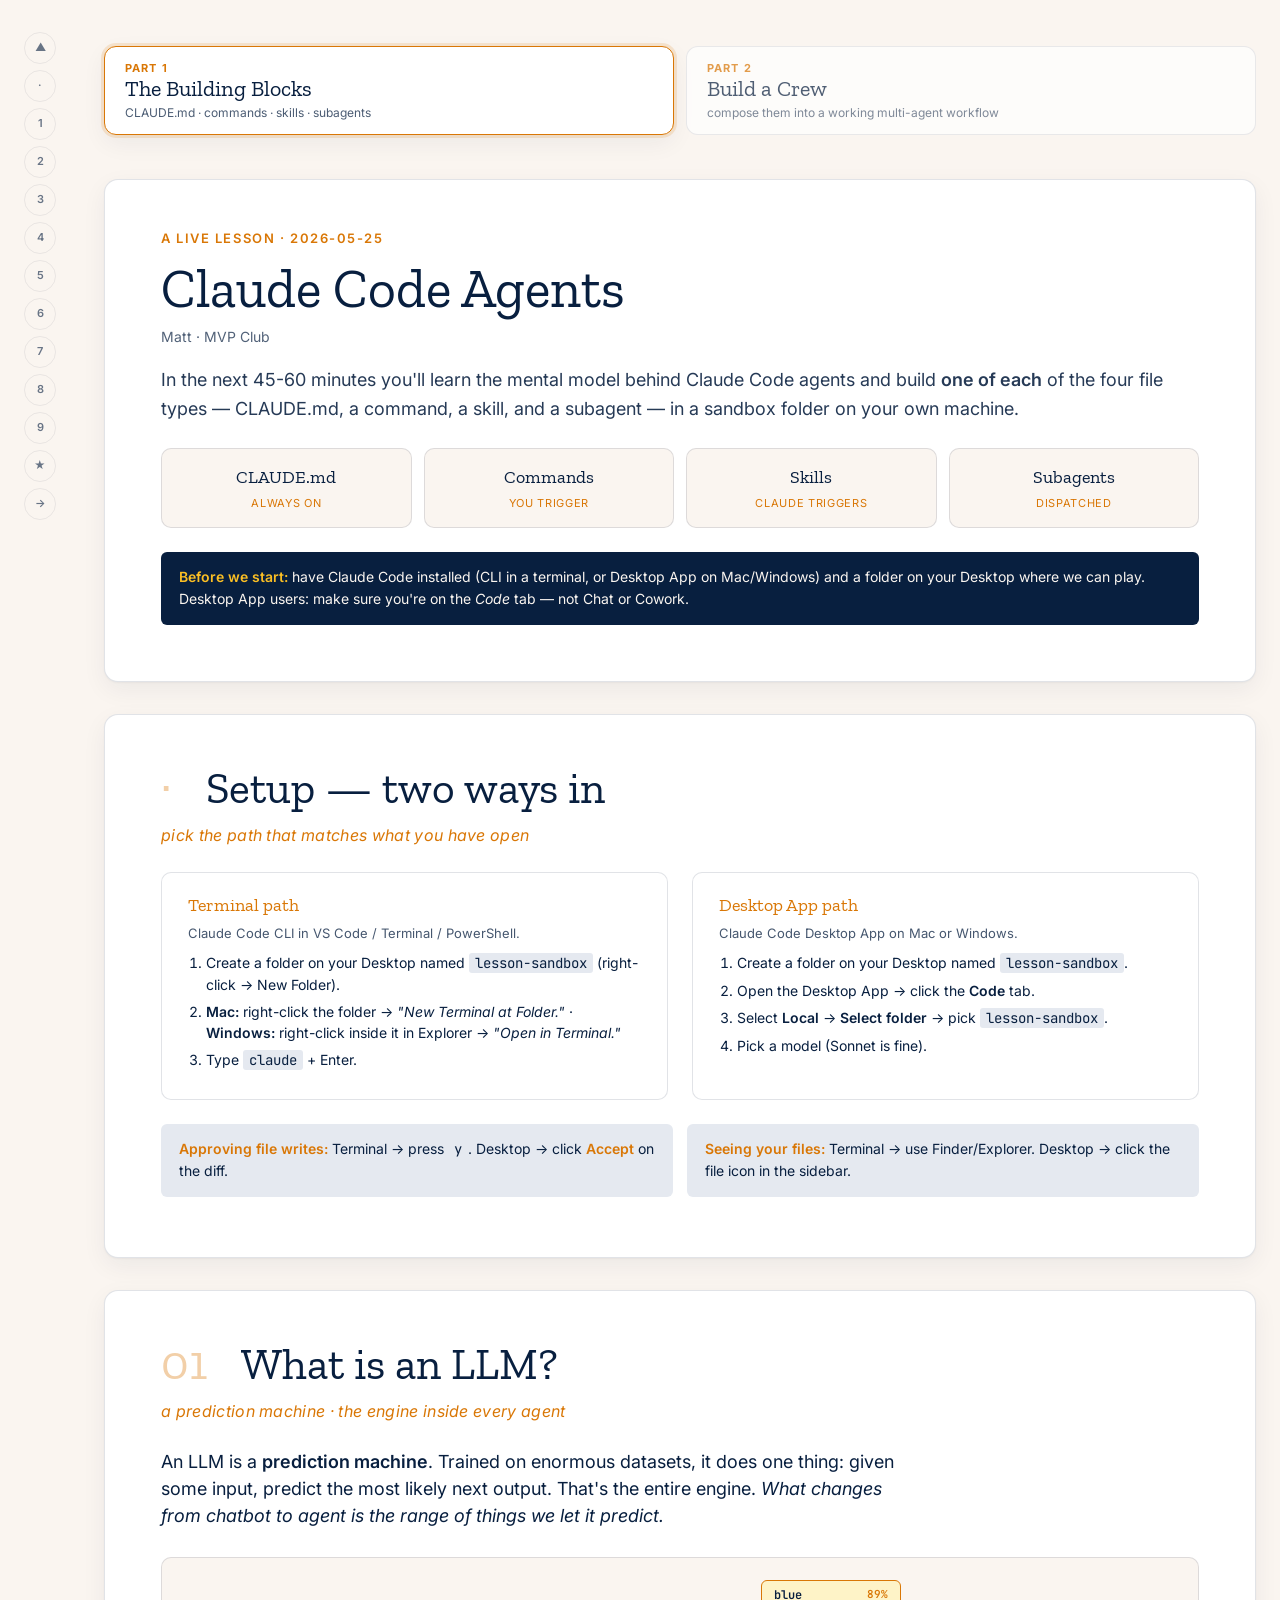
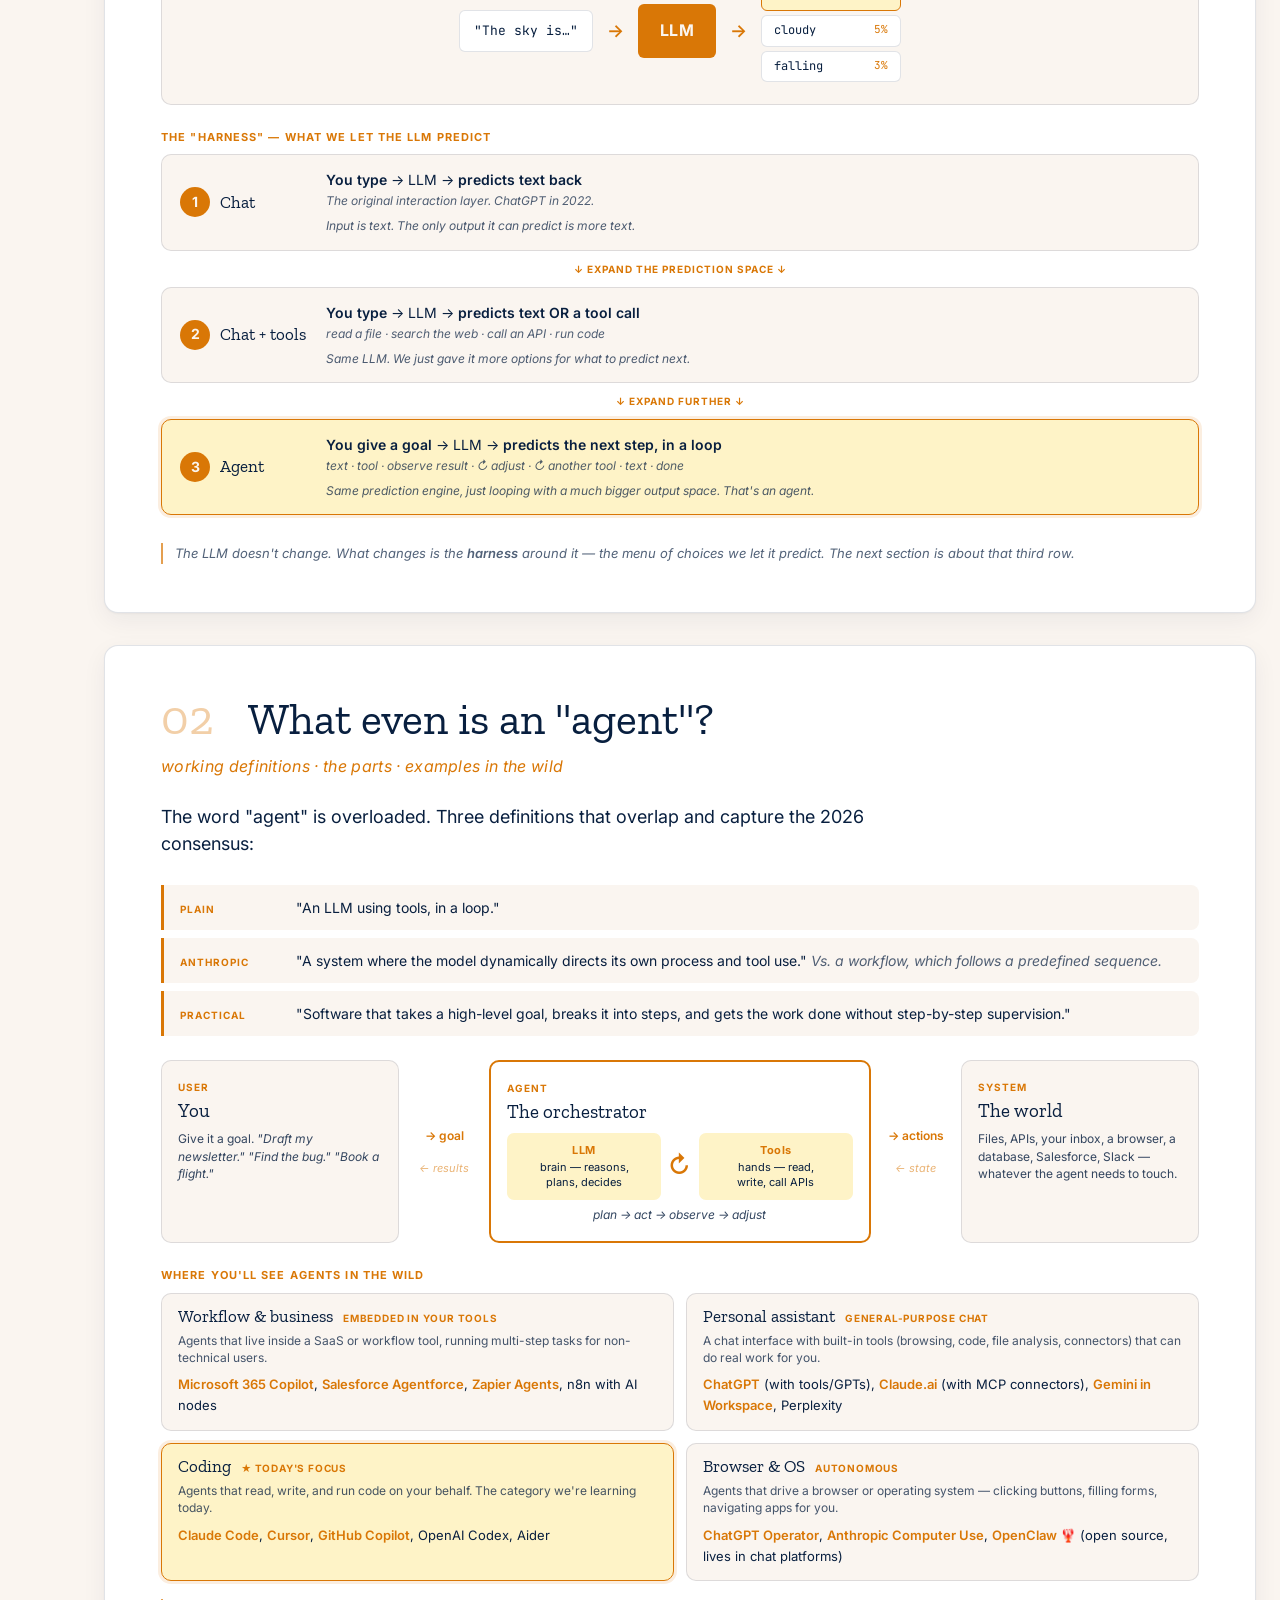
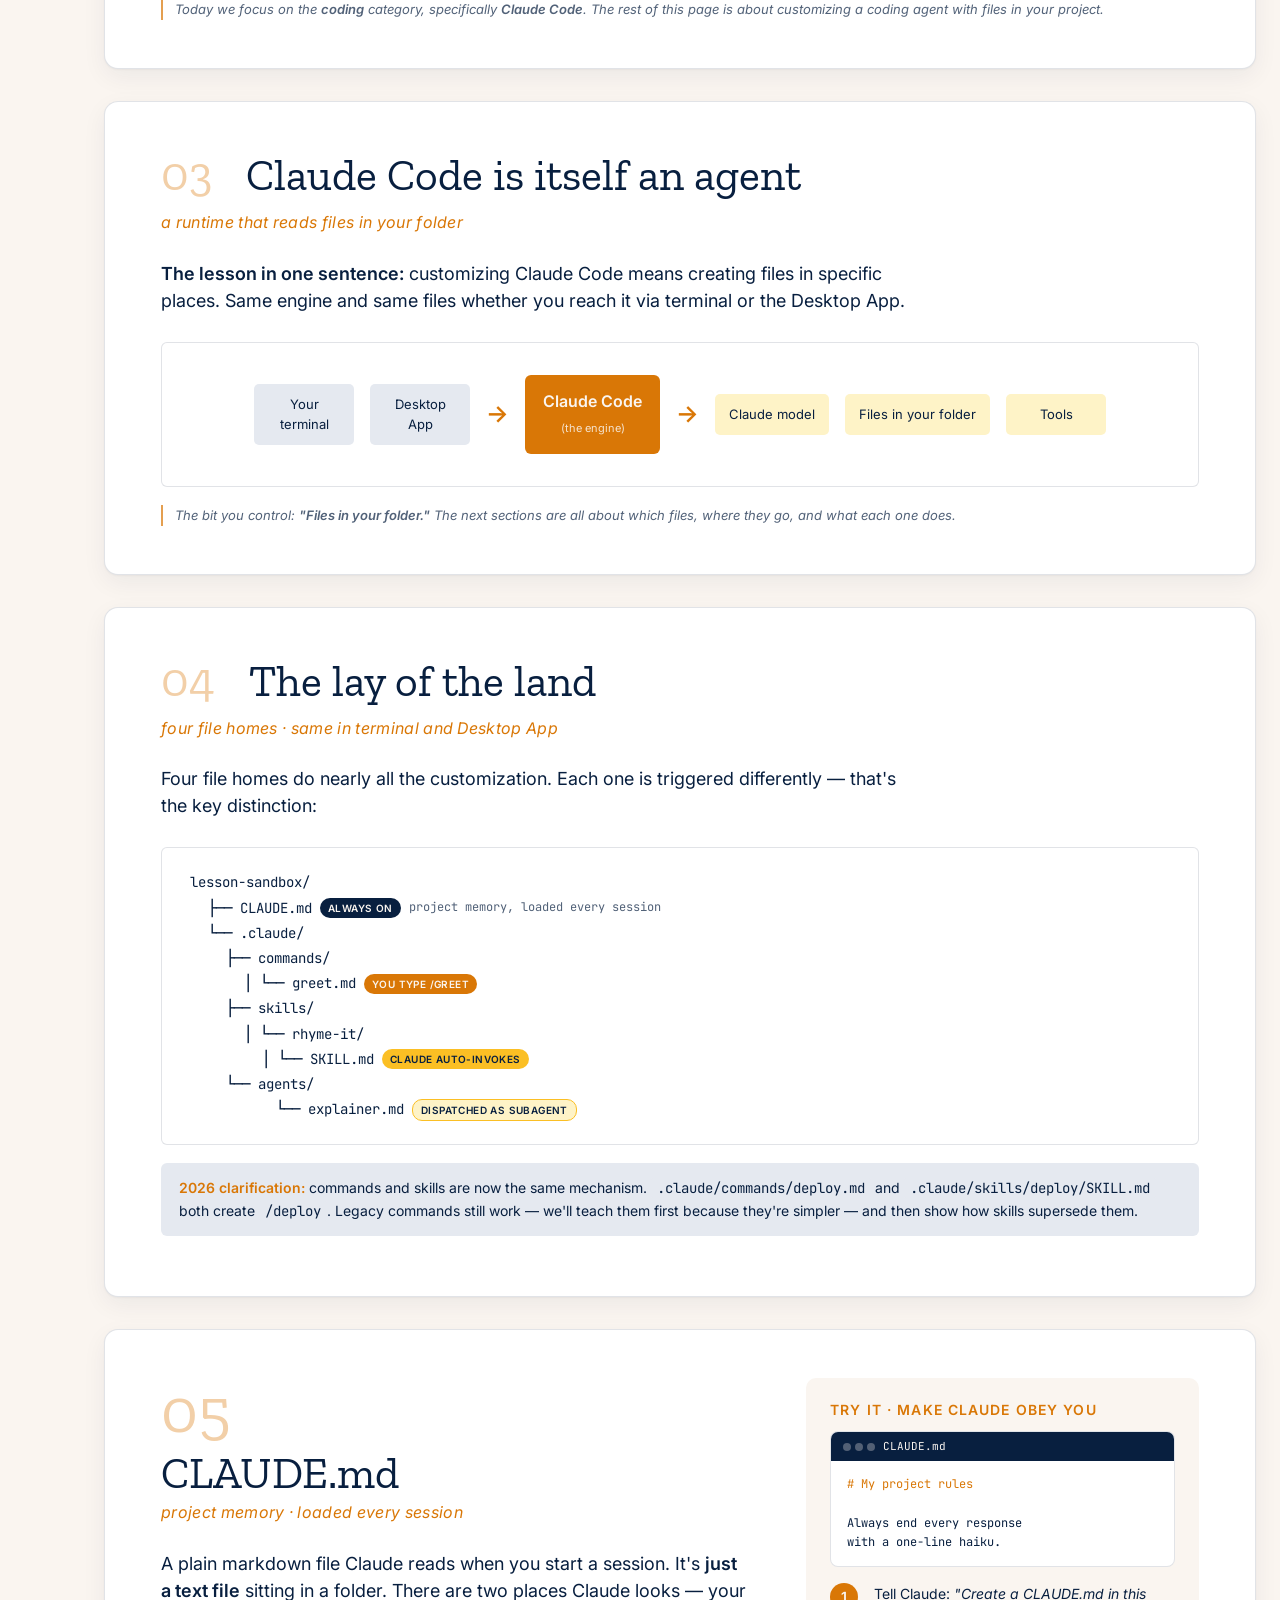
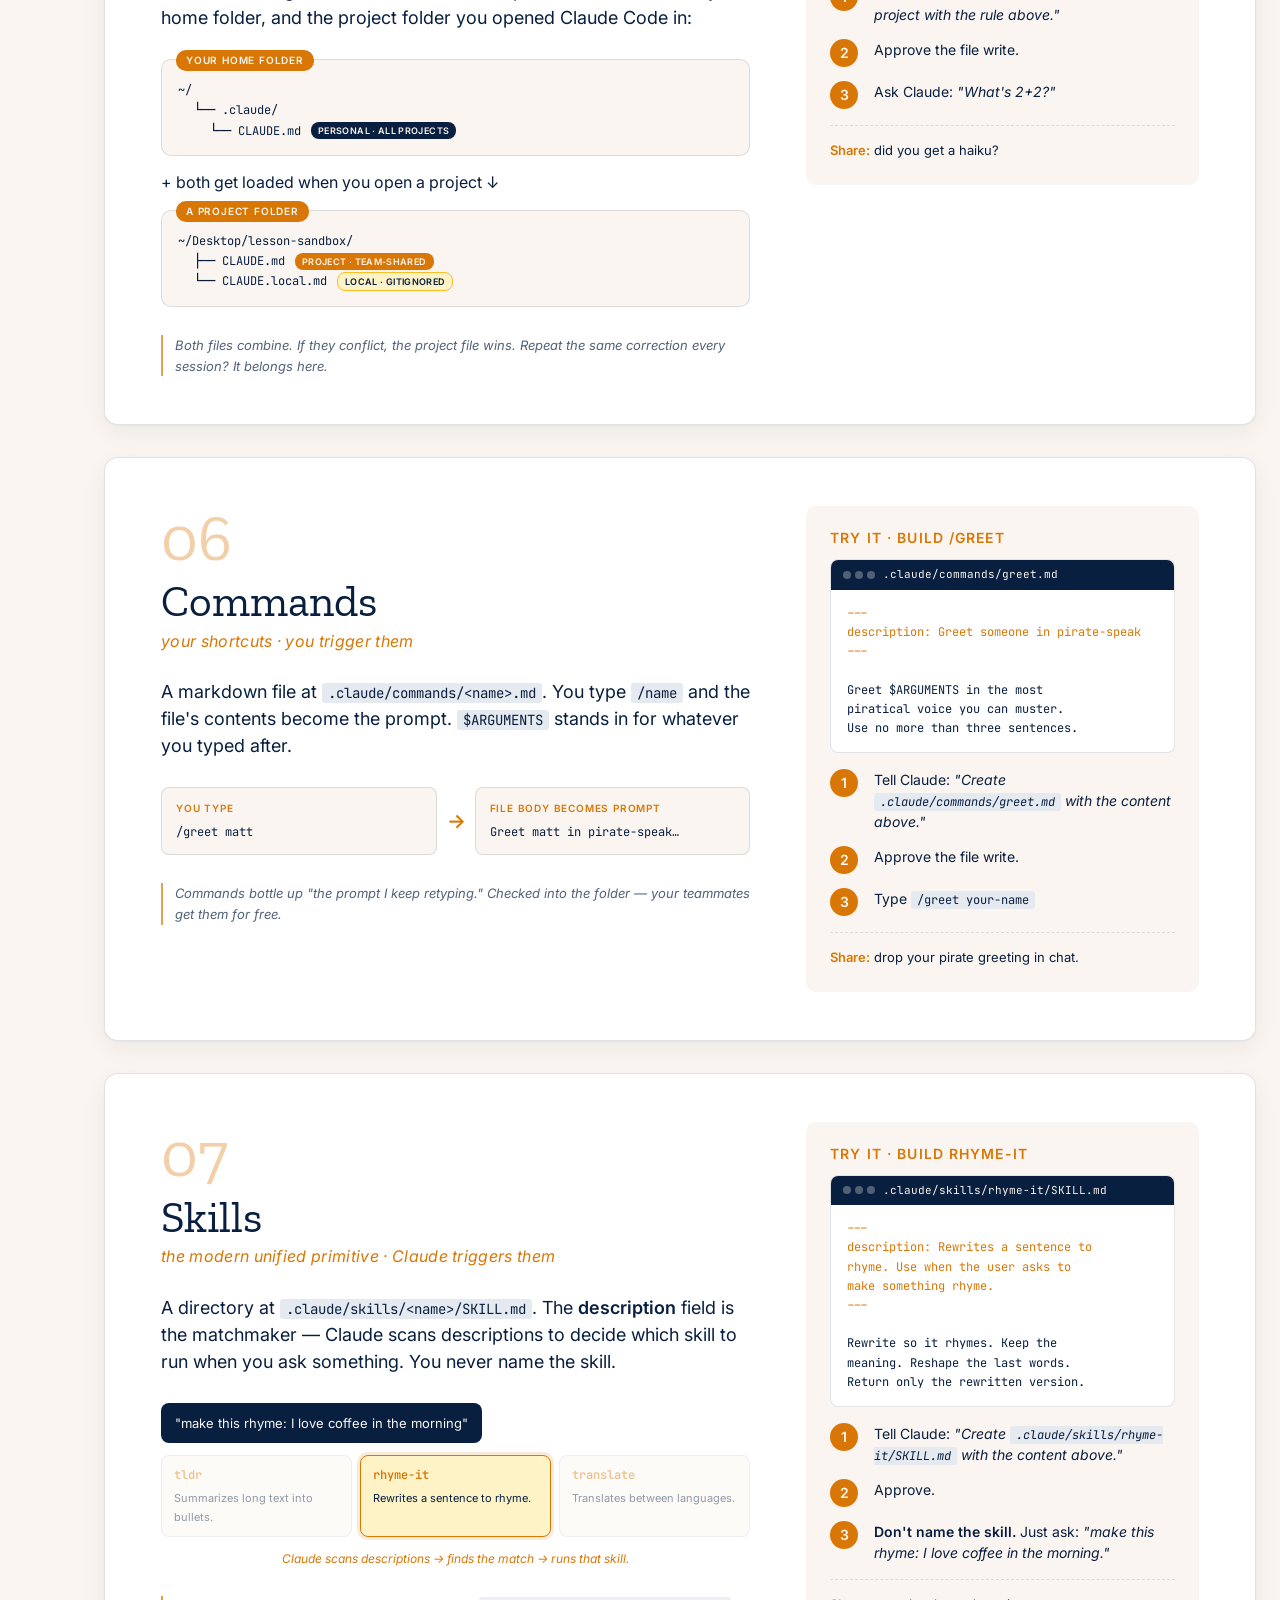
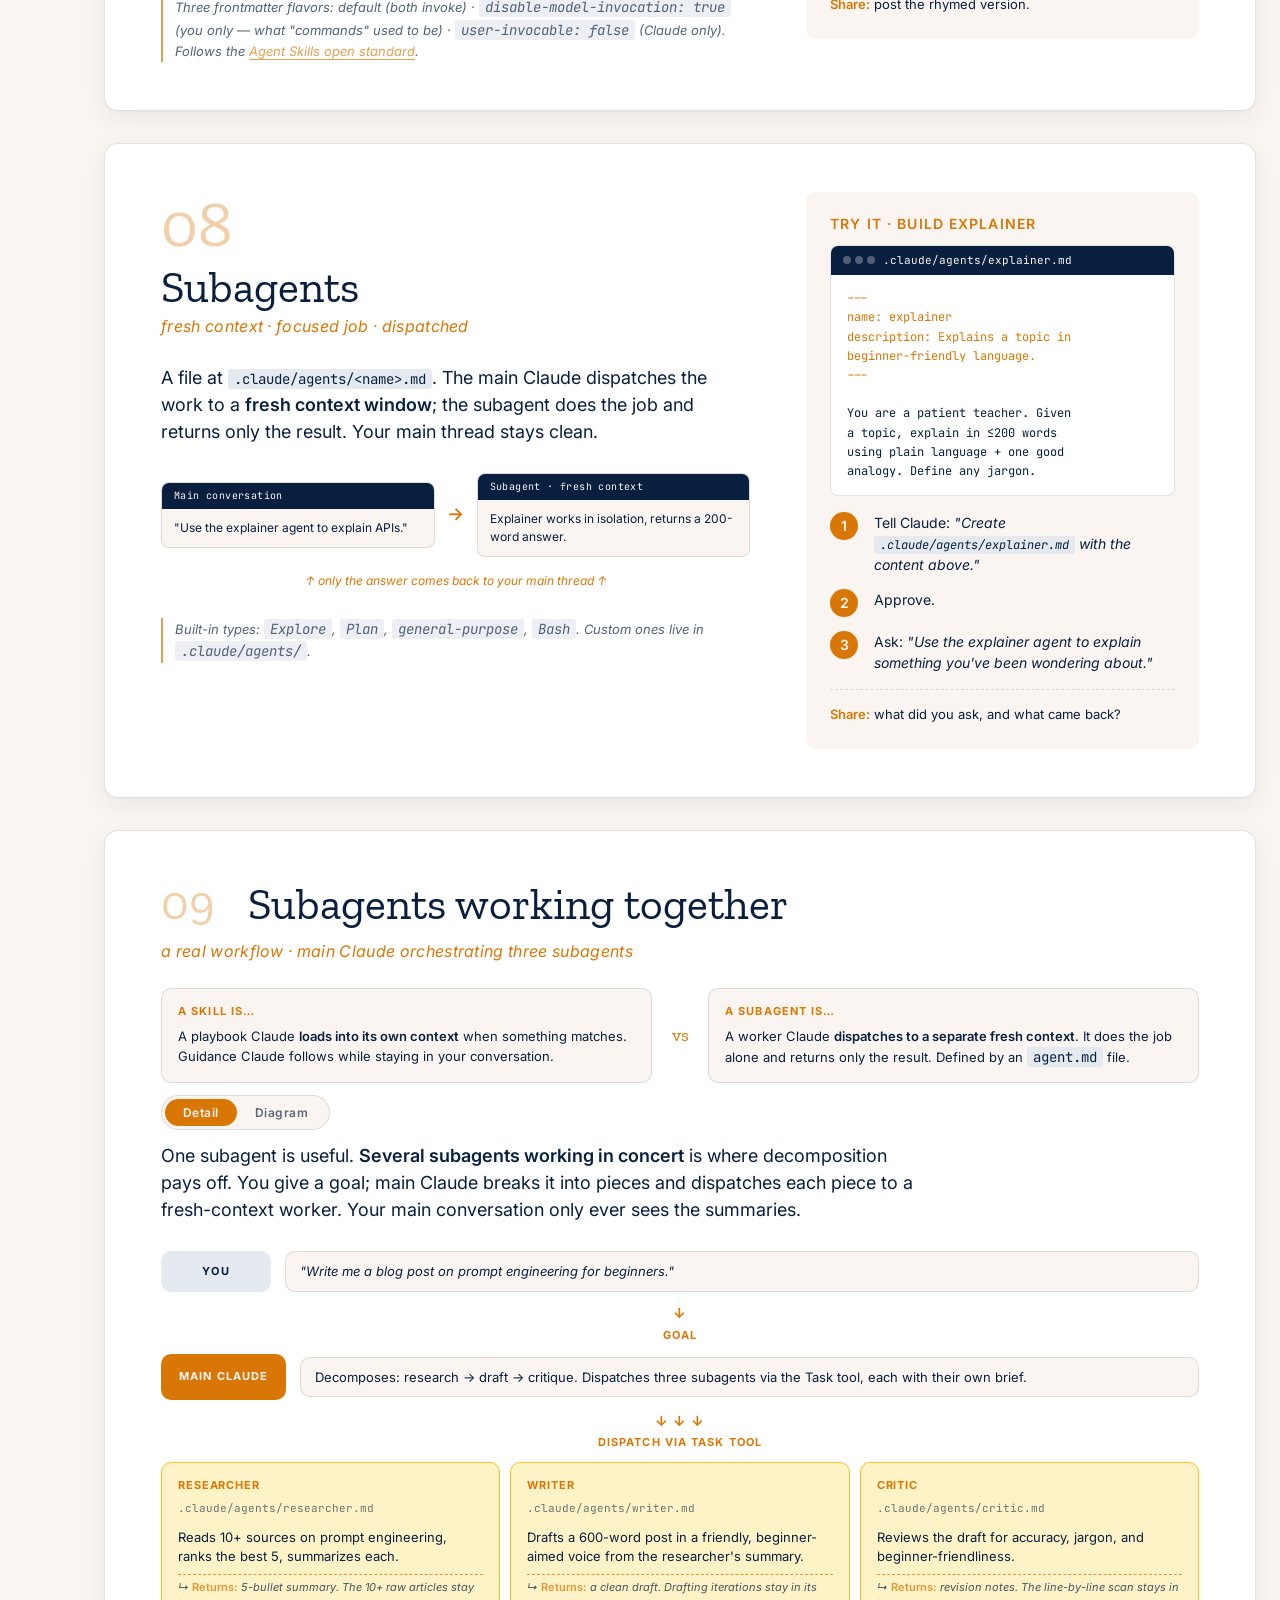
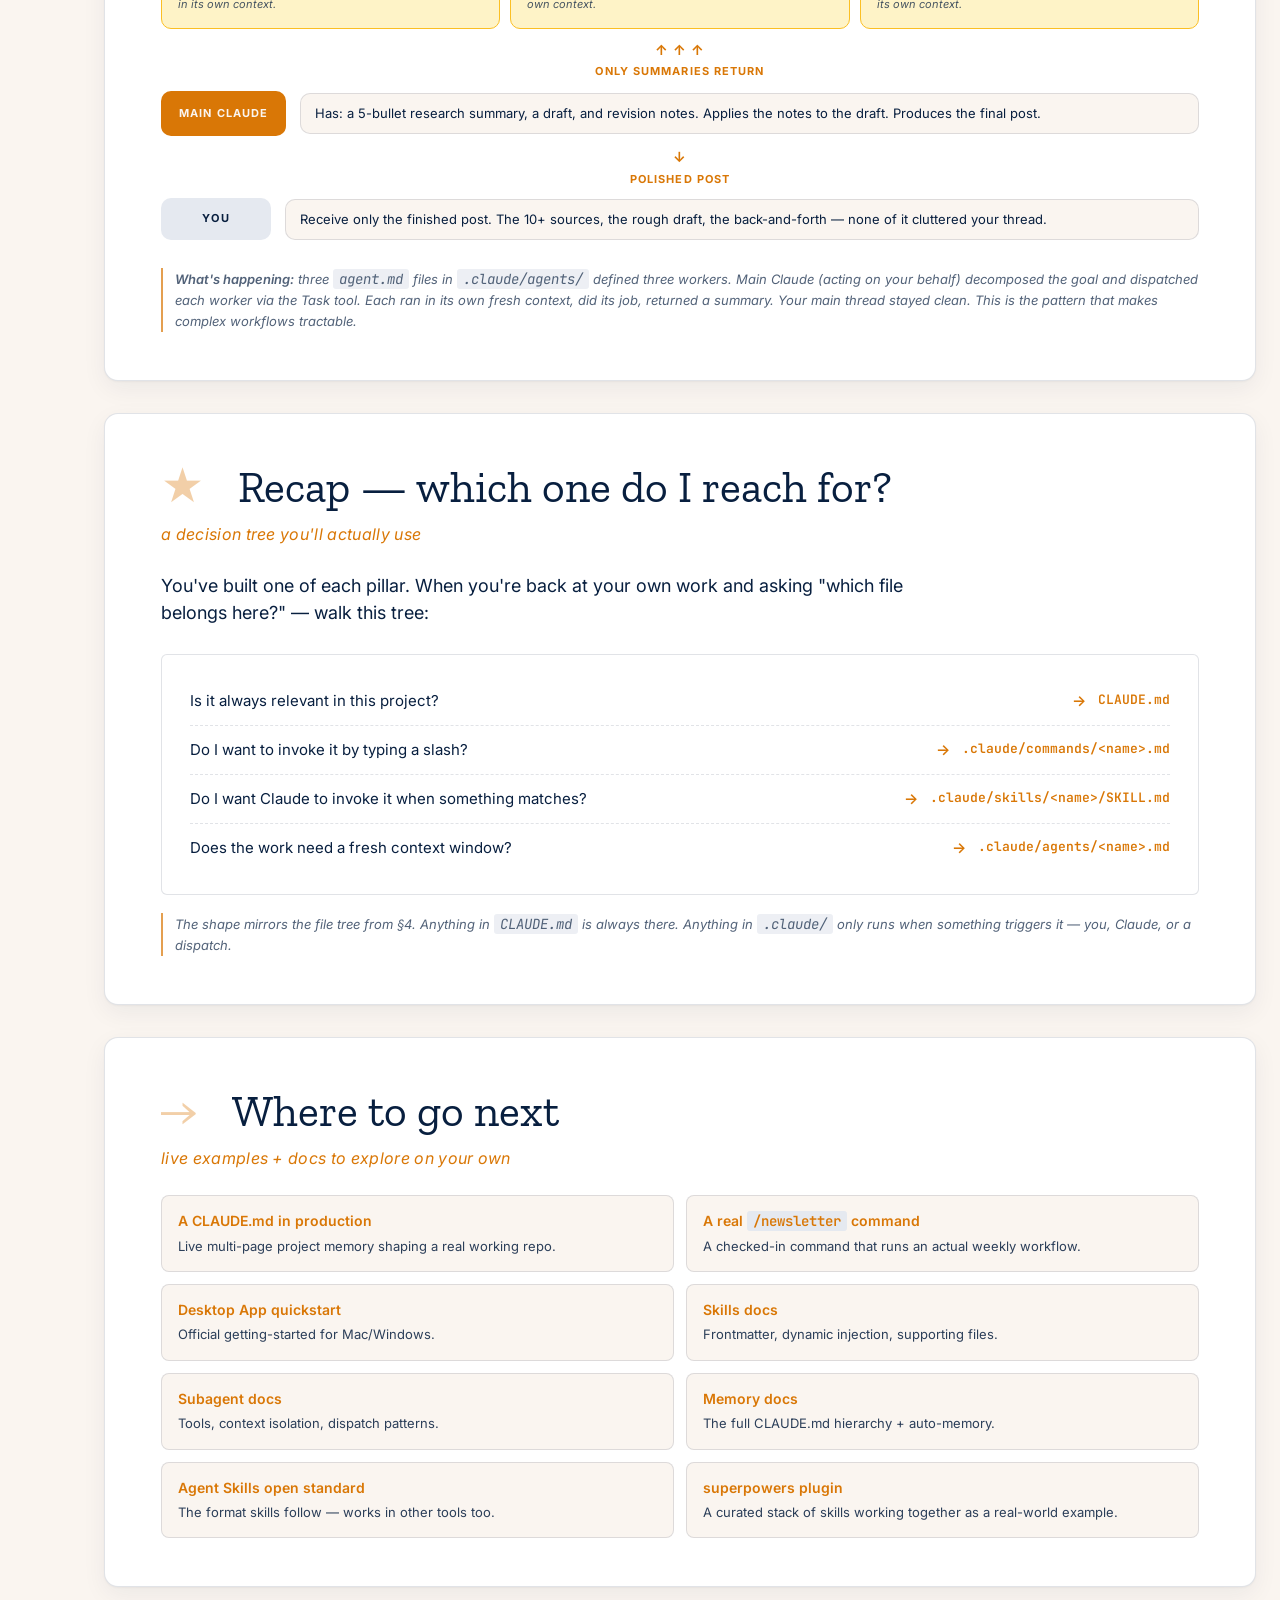
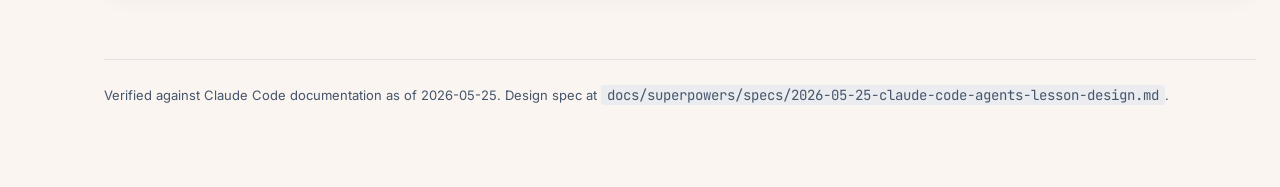
==== commit 34640ea3: "feat(claude-code-agents): add Part 2 — Build a Crew live-build lesson Adds a Part 1/Part 2 tab switc" ====
--- a/claude-code-agents/index.html
+++ b/claude-code-agents/index.html
@@ -241,7 +241,9 @@
       font-size: 13px;
       line-height: 1.8;
       margin: 16px 0;
-    }
+      overflow-x: auto;
+    }
+    .file-tree .row { white-space: nowrap; }
     .file-tree .row { display: flex; align-items: center; gap: 8px; }
     .file-tree .badge {
       font-size: 10px;
@@ -336,6 +338,7 @@
       gap: 56px;
       align-items: start;
     }
+    .section-card .card-grid > * { min-width: 0; }
     .section-card .section-num {
       font-family: 'Zilla Slab', Georgia, serif;
       font-size: 64px;
@@ -1354,12 +1357,705 @@
       font-style: italic;
       margin-top: 4px;
     }
+
+    /* ===== Part tabs (Part 1 / Part 2 switcher) ===== */
+    .part-tabs {
+      display: flex;
+      gap: 12px;
+      margin: 0 0 12px;
+      position: sticky;
+      top: 0;
+      z-index: 30;
+      background: var(--warm-stone);
+      padding: 14px 0 12px;
+    }
+    .part-tab {
+      flex: 1;
+      display: flex;
+      flex-direction: column;
+      gap: 2px;
+      background: var(--card-bg);
+      border: 1px solid var(--border-subtle);
+      border-radius: 12px;
+      padding: 14px 20px;
+      cursor: pointer;
+      text-align: left;
+      font-family: 'Inter', sans-serif;
+      color: var(--navy);
+      transition: border-color 0.15s, box-shadow 0.15s, opacity 0.15s;
+      opacity: 0.7;
+    }
+    .part-tab:hover { border-color: var(--amber); opacity: 1; }
+    .part-tab.active {
+      border-color: var(--amber);
+      opacity: 1;
+      box-shadow: 0 0 0 3px rgba(217,119,6,0.15), 0 8px 24px rgba(8,31,63,0.06);
+    }
+    .part-tab .pt-eyebrow {
+      font-size: 11px;
+      letter-spacing: 0.1em;
+      text-transform: uppercase;
+      color: var(--amber);
+      font-weight: 700;
+    }
+    .part-tab .pt-title {
+      font-family: 'Zilla Slab', Georgia, serif;
+      font-size: 22px;
+      line-height: 1.1;
+    }
+    .part-tab .pt-desc { font-size: 12px; opacity: 0.72; margin-top: 2px; }
+    .part-panel[hidden], .toc-list[hidden] { display: none; }
+    @media (max-width: 820px) {
+      .part-tabs { flex-direction: column; position: static; }
+    }
+
+    /* ===== File-handoff pipeline diagram (Part 2) ===== */
+    .pipeline {
+      display: flex;
+      flex-direction: column;
+      gap: 2px;
+      margin: 20px 0 8px;
+    }
+    .pipe-head, .pipe-tail {
+      align-self: center;
+      padding: 11px 22px;
+      border-radius: 10px;
+      font-family: 'Inter', sans-serif;
+      font-size: 13px;
+      font-weight: 600;
+      text-align: center;
+    }
+    .pipe-head { background: var(--navy); color: var(--warm-stone); font-family: 'JetBrains Mono', monospace; }
+    .pipe-tail { background: var(--golden-soft); border: 1px solid var(--golden); color: var(--navy); }
+    .pipe-row {
+      display: grid;
+      grid-template-columns: 1fr 60px 1fr;
+      align-items: center;
+      gap: 10px;
+      margin: 2px 0;
+    }
+    .pipe-node {
+      border-radius: 10px;
+      padding: 13px 16px;
+    }
+    .pipe-node.agent {
+      background: var(--golden-soft);
+      border: 1px solid var(--golden);
+    }
+    .pipe-node.agent .pn-step {
+      font-family: 'Inter', sans-serif;
+      font-size: 10px;
+      letter-spacing: 0.08em;
+      text-transform: uppercase;
+      color: var(--amber);
+      font-weight: 700;
+    }
+    .pipe-node.agent .pn-name {
+      font-family: 'JetBrains Mono', monospace;
+      font-size: 14px;
+      font-weight: 600;
+      color: var(--navy);
+      margin: 2px 0 4px;
+    }
+    .pipe-node.agent .pn-job { font-size: 12px; line-height: 1.4; opacity: 0.82; }
+    .pipe-node.file {
+      background: var(--card-bg);
+      border: 1px solid var(--border-subtle);
+      font-family: 'JetBrains Mono', monospace;
+      font-size: 13px;
+      color: var(--navy);
+      text-align: center;
+    }
+    .pipe-node.file .pf-label {
+      display: block;
+      font-family: 'Inter', sans-serif;
+      font-size: 10px;
+      letter-spacing: 0.08em;
+      text-transform: uppercase;
+      color: var(--amber);
+      font-weight: 700;
+      margin-bottom: 4px;
+    }
+    .pipe-arrow {
+      text-align: center;
+      color: var(--amber);
+      font-size: 20px;
+      font-weight: 600;
+    }
+    .pipe-arrow .lbl {
+      display: block;
+      font-family: 'Inter', sans-serif;
+      font-size: 9px;
+      letter-spacing: 0.06em;
+      text-transform: uppercase;
+      font-weight: 700;
+    }
+    .pipe-reads {
+      grid-column: 1 / -1;
+      text-align: center;
+      font-family: 'Inter', sans-serif;
+      font-size: 11px;
+      font-style: italic;
+      color: var(--amber);
+      opacity: 0.9;
+      margin: -2px 0 2px;
+    }
+    .pipe-down {
+      align-self: center;
+      color: var(--amber);
+      font-size: 18px;
+      line-height: 1;
+      margin: 2px 0;
+    }
+
+    /* Workflow → tasks → agents mapping (Part 2 §1) */
+    .map-cols {
+      display: grid;
+      grid-template-columns: 1fr 26px 1fr 26px 1fr;
+      gap: 8px;
+      align-items: stretch;
+      margin: 18px 0 8px;
+    }
+    .map-col {
+      background: var(--warm-stone);
+      border: 1px solid var(--border-subtle);
+      border-radius: 10px;
+      padding: 14px 16px;
+    }
+    .map-col.focus { border-color: var(--amber); background: var(--golden-soft); }
+    .map-col .mc-head {
+      font-family: 'Inter', sans-serif;
+      font-size: 10px;
+      letter-spacing: 0.08em;
+      text-transform: uppercase;
+      color: var(--amber);
+      font-weight: 700;
+      margin-bottom: 8px;
+    }
+    .map-col ul { margin: 0; padding-left: 16px; font-size: 13px; line-height: 1.7; }
+    .map-col.code-ish li { font-family: 'JetBrains Mono', monospace; font-size: 12px; }
+    .map-arrow {
+      align-self: center;
+      text-align: center;
+      color: var(--amber);
+      font-size: 18px;
+      font-weight: 600;
+    }
+    @media (max-width: 980px) {
+      .map-cols { grid-template-columns: 1fr; }
+      .map-arrow { transform: rotate(90deg); }
+      .pipe-row { grid-template-columns: 1fr 40px 1fr; }
+    }
+
+    /* Agentic-loop interlude (Part 2) */
+    .agent-loop {
+      display: grid;
+      grid-template-columns: 1fr 36px 1fr 36px 1fr;
+      align-items: stretch;
+      gap: 8px;
+      margin: 20px 0 4px;
+    }
+    .loop-stage {
+      background: var(--warm-stone);
+      border: 1px solid var(--border-subtle);
+      border-radius: 10px;
+      padding: 14px 16px;
+    }
+    .loop-stage .ls-step {
+      font-family: 'Inter', sans-serif;
+      font-size: 10px;
+      letter-spacing: 0.08em;
+      text-transform: uppercase;
+      color: var(--amber);
+      font-weight: 700;
+      margin-bottom: 4px;
+    }
+    .loop-stage .ls-name {
+      font-family: 'Zilla Slab', Georgia, serif;
+      font-size: 18px;
+      line-height: 1.1;
+      margin-bottom: 5px;
+    }
+    .loop-stage .ls-desc { font-size: 12px; line-height: 1.45; opacity: 0.82; }
+    .loop-arrow { align-self: center; text-align: center; color: var(--amber); font-size: 20px; font-weight: 600; }
+    .loop-repeat {
+      text-align: center;
+      font-family: 'Inter', sans-serif;
+      font-size: 11px;
+      letter-spacing: 0.06em;
+      text-transform: uppercase;
+      color: var(--amber);
+      font-weight: 700;
+      margin: 10px 0 0;
+    }
+    .loop-repeat .glyph { font-size: 15px; margin-right: 6px; }
+    @media (max-width: 980px) {
+      .agent-loop { grid-template-columns: 1fr; }
+      .loop-arrow { transform: rotate(90deg); }
+    }
+
+    /* Three-forces legend + annotated run-trace (Part 2 interlude) */
+    .forces {
+      display: grid;
+      grid-template-columns: repeat(3, 1fr);
+      gap: 10px;
+      margin: 16px 0 20px;
+    }
+    .force {
+      border-radius: 10px;
+      padding: 12px 14px;
+      border: 1px solid var(--border-subtle);
+    }
+    .force .f-tag {
+      display: inline-block;
+      font-family: 'Inter', sans-serif;
+      font-size: 10px;
+      letter-spacing: 0.07em;
+      text-transform: uppercase;
+      font-weight: 700;
+      padding: 2px 9px;
+      border-radius: 10px;
+      margin-bottom: 7px;
+    }
+    .force .f-desc { font-size: 12px; line-height: 1.45; opacity: 0.85; }
+    /* category colors, shared by legend + trace */
+    .cat-conv { background: var(--golden-soft); color: var(--amber); border: 1px solid var(--golden); }
+    .cat-mech { background: var(--navy); color: var(--warm-stone); }
+    .cat-judge { background: var(--amber); color: var(--warm-stone); }
+    .force.is-conv { background: rgba(251,191,36,0.10); }
+    .force.is-mech { background: var(--navy-soft); }
+    .force.is-judge { background: rgba(217,119,6,0.08); }
+
+    .trace {
+      border: 1px solid var(--border-subtle);
+      border-radius: 10px;
+      overflow: hidden;
+      margin: 8px 0;
+      background: var(--card-bg);
+    }
+    .trace-bar {
+      background: var(--navy);
+      color: var(--warm-stone);
+      padding: 8px 14px;
+      font-family: 'JetBrains Mono', monospace;
+      font-size: 11px;
+      display: flex;
+      align-items: center;
+      gap: 8px;
+    }
+    .trace-bar .dots { display: flex; gap: 4px; }
+    .trace-bar .dots span { width: 8px; height: 8px; border-radius: 50%; background: rgba(250,245,240,0.3); }
+    .trace-body { padding: 8px 18px 14px; }
+    .trace-step {
+      display: grid;
+      grid-template-columns: 130px 1fr auto;
+      gap: 6px 16px;
+      align-items: baseline;
+      padding: 13px 0 13px 16px;
+      border-left: 3px solid var(--border-subtle);
+      position: relative;
+    }
+    .trace-step.s-conv { border-left-color: var(--golden); }
+    .trace-step.s-mech { border-left-color: var(--navy); }
+    .trace-step.s-judge { border-left-color: var(--amber); }
+    .trace-step.s-you { border-left-color: var(--border-subtle); }
+    .trace-step + .trace-step { border-top: 1px dashed var(--border-subtle); }
+    .ts-actor {
+      font-family: 'Inter', sans-serif;
+      font-size: 12px;
+      font-weight: 700;
+      color: var(--navy);
+      line-height: 1.3;
+    }
+    .ts-actor .who-sub {
+      display: block;
+      font-weight: 500;
+      font-size: 10px;
+      letter-spacing: 0.04em;
+      text-transform: uppercase;
+      opacity: 0.55;
+      margin-top: 1px;
+    }
+    .ts-body { font-size: 13px; line-height: 1.5; }
+    .ts-body code { font-size: 12px; }
+    .ts-cat {
+      font-family: 'Inter', sans-serif;
+      font-size: 9px;
+      letter-spacing: 0.06em;
+      text-transform: uppercase;
+      font-weight: 700;
+      padding: 2px 8px;
+      border-radius: 9px;
+      white-space: nowrap;
+      align-self: center;
+    }
+    .ts-cat.s-you { background: var(--navy-soft); color: var(--navy); }
+    .trace-loop {
+      text-align: center;
+      font-family: 'Inter', sans-serif;
+      font-size: 11px;
+      letter-spacing: 0.05em;
+      text-transform: uppercase;
+      color: var(--amber);
+      font-weight: 700;
+      padding: 12px 0 2px;
+    }
+    .trace-loop .glyph { font-size: 14px; margin-right: 5px; }
+    @media (max-width: 980px) {
+      .forces { grid-template-columns: 1fr; }
+      .trace-step { grid-template-columns: 1fr auto; }
+      .ts-actor { grid-column: 1 / -1; }
+    }
+
+    /* Animated run-player (Part 2 interlude beat 3) */
+    .runplayer {
+      border: 1px solid var(--border-subtle);
+      border-radius: 12px;
+      overflow: hidden;
+      margin: 10px 0 8px;
+      background: var(--card-bg);
+    }
+    .rp-bar {
+      background: var(--navy);
+      color: var(--warm-stone);
+      padding: 8px 14px;
+      font-family: 'JetBrains Mono', monospace;
+      font-size: 11px;
+      display: flex;
+      align-items: center;
+      gap: 8px;
+    }
+    .rp-bar .dots { display: flex; gap: 4px; }
+    .rp-bar .dots span { width: 8px; height: 8px; border-radius: 50%; background: rgba(250,245,240,0.3); }
+    .rp-bar .rp-title { flex: 1; }
+    .rp-btn {
+      background: var(--amber);
+      color: var(--warm-stone);
+      border: none;
+      border-radius: 999px;
+      padding: 4px 14px;
+      font-family: 'Inter', sans-serif;
+      font-size: 11px;
+      font-weight: 700;
+      letter-spacing: 0.04em;
+      cursor: pointer;
+      display: inline-flex;
+      align-items: center;
+      gap: 5px;
+    }
+    .rp-btn:hover { background: var(--golden); color: var(--navy); }
+    .rp-stage {
+      display: grid;
+      grid-template-columns: 248px 1fr;
+      align-items: stretch;
+    }
+    .rp-tree {
+      background: var(--warm-stone);
+      border-right: 1px solid var(--border-subtle);
+      padding: 16px 16px 18px;
+      font-family: 'JetBrains Mono', monospace;
+      font-size: 12px;
+      line-height: 1.85;
+    }
+    .rp-tree .rp-tree-head {
+      font-family: 'Inter', sans-serif;
+      font-size: 10px;
+      letter-spacing: 0.08em;
+      text-transform: uppercase;
+      color: var(--amber);
+      font-weight: 700;
+      margin-bottom: 8px;
+    }
+    .ot-row {
+      display: block;
+      border-radius: 5px;
+      padding: 1px 7px;
+      margin-left: -7px;
+      white-space: nowrap;
+      transition: background 0.3s, color 0.3s, transform 0.3s, box-shadow 0.3s;
+    }
+    .ot-row.ghost { opacity: 0.4; font-style: italic; }
+    .ot-row.read {
+      background: var(--navy-soft);
+      color: var(--navy);
+      transform: translateX(3px);
+    }
+    .ot-row.pulse {
+      background: var(--golden-soft);
+      color: var(--amber);
+      transform: translateX(4px);
+      box-shadow: 0 0 0 2px rgba(217,119,6,0.18);
+    }
+    .ot-row.written {
+      background: var(--golden-soft);
+      color: var(--amber);
+      opacity: 1;
+      font-style: normal;
+    }
+    .rp-steps {
+      padding: 10px 18px 16px;
+      display: flex;
+      flex-direction: column;
+      gap: 2px;
+      min-width: 0;
+    }
+    .rp-step {
+      display: grid;
+      grid-template-columns: 122px 1fr auto;
+      gap: 4px 14px;
+      align-items: baseline;
+      padding: 9px 0 9px 14px;
+      border-left: 3px solid transparent;
+    }
+    .rp-step + .rp-step { border-top: 1px dashed var(--border-subtle); }
+    .rp-step.s-you { border-left-color: var(--border-subtle); }
+    .rp-step.s-conv { border-left-color: var(--golden); }
+    .rp-step.s-mech { border-left-color: var(--navy); }
+    .rp-step.s-judge { border-left-color: var(--amber); }
+    .rp-actor {
+      font-family: 'Inter', sans-serif;
+      font-size: 12px;
+      font-weight: 700;
+      color: var(--navy);
+      line-height: 1.3;
+    }
+    .rp-actor .who-sub {
+      display: block;
+      font-weight: 500;
+      font-size: 9px;
+      letter-spacing: 0.04em;
+      text-transform: uppercase;
+      opacity: 0.55;
+      margin-top: 1px;
+    }
+    .rp-text { font-size: 13px; line-height: 1.5; }
+    .rp-text code { font-size: 12px; }
+    .rp-cat {
+      font-family: 'Inter', sans-serif;
+      font-size: 9px;
+      letter-spacing: 0.06em;
+      text-transform: uppercase;
+      font-weight: 700;
+      padding: 2px 8px;
+      border-radius: 9px;
+      white-space: nowrap;
+      align-self: center;
+    }
+    .rp-cat.s-you { background: var(--navy-soft); color: var(--navy); }
+    /* animation states (added by JS) */
+    .runplayer.anim-ready .rp-step {
+      opacity: 0.18;
+      transform: translateY(6px);
+      transition: opacity 0.45s ease-out, transform 0.45s ease-out, box-shadow 0.25s;
+    }
+    .runplayer.anim-ready .rp-step.in { opacity: 1; transform: none; }
+    .runplayer.anim-ready .rp-step.current {
+      box-shadow: -3px 0 0 0 currentColor;
+    }
+    .runplayer.anim-ready .rp-step.s-conv.current { color: var(--golden); }
+    .runplayer.anim-ready .rp-step.s-mech.current { color: var(--navy); }
+    .runplayer.anim-ready .rp-step.s-judge.current { color: var(--amber); }
+    @media (max-width: 980px) {
+      .rp-stage { grid-template-columns: 1fr; }
+      .rp-tree { border-right: none; border-bottom: 1px solid var(--border-subtle); overflow-x: auto; }
+      .rp-step { grid-template-columns: 1fr auto; }
+      .rp-actor { grid-column: 1 / -1; }
+    }
+
+    /* ===== Containers-of-action stage (Part 2 interlude beat 3) ===== */
+    .scene {
+      position: relative;
+      border: 2px solid var(--navy);
+      border-radius: 14px;
+      background: var(--navy-soft);
+      padding: 34px 18px 18px;
+      margin: 12px 0 8px;
+    }
+    .scene-label {
+      position: absolute;
+      top: -13px;
+      left: 18px;
+      background: var(--navy);
+      color: var(--warm-stone);
+      font-family: 'Inter', sans-serif;
+      font-size: 11px;
+      font-weight: 700;
+      letter-spacing: 0.08em;
+      text-transform: uppercase;
+      padding: 4px 12px;
+      border-radius: 8px;
+    }
+    .scene-label .sub { opacity: 0.7; font-weight: 500; text-transform: none; letter-spacing: 0; margin-left: 6px; }
+    .scene-grid {
+      display: grid;
+      grid-template-columns: 232px 1fr;
+      gap: 16px;
+      align-items: stretch;
+    }
+    /* Directory panel */
+    .scene-dir {
+      background: var(--card-bg);
+      border: 1px solid var(--border-subtle);
+      border-radius: 10px;
+      padding: 14px 14px 16px;
+      font-family: 'JetBrains Mono', monospace;
+      font-size: 12px;
+      line-height: 1.9;
+    }
+    .scene-dir .dir-head {
+      font-family: 'Inter', sans-serif;
+      font-size: 10px;
+      letter-spacing: 0.08em;
+      text-transform: uppercase;
+      color: var(--amber);
+      font-weight: 700;
+      margin-bottom: 8px;
+    }
+    .scene-dir .d-row {
+      display: block;
+      border-radius: 5px;
+      padding: 1px 7px;
+      margin-left: -7px;
+      white-space: nowrap;
+      transition: background 0.3s, color 0.3s, transform 0.3s, box-shadow 0.3s, opacity 0.3s;
+    }
+    .scene-dir .d-row.dim { opacity: 0.4; font-style: italic; }
+    .scene-dir .d-row.reading {
+      background: var(--navy-soft); color: var(--navy);
+      transform: translateX(3px); box-shadow: 0 0 0 2px rgba(8,31,63,0.18);
+    }
+    .scene-dir .d-row.read { background: var(--navy-soft); color: var(--navy); }
+    .scene-dir .d-row.writing {
+      background: var(--golden-soft); color: var(--amber);
+      transform: translateX(4px); box-shadow: 0 0 0 2px rgba(217,119,6,0.22);
+    }
+    .scene-dir .d-row.written { background: var(--golden-soft); color: var(--amber); opacity: 1; font-style: normal; }
+    /* Stage (right) — context windows live here */
+    .scene-stage { display: flex; flex-direction: column; gap: 12px; min-width: 0; }
+    .cw {
+      border-radius: 10px;
+      padding: 12px 14px;
+      border: 1.5px solid var(--border-subtle);
+      background: var(--card-bg);
+      transition: border-color 0.3s, box-shadow 0.3s, opacity 0.35s, transform 0.35s;
+      position: relative;
+    }
+    .cw .cw-head {
+      display: flex; align-items: baseline; gap: 8px;
+      font-family: 'Inter', sans-serif; font-weight: 700; font-size: 13px; color: var(--navy);
+      margin-bottom: 8px;
+    }
+    .cw .cw-head .cw-role {
+      font-weight: 500; font-size: 10px; letter-spacing: 0.05em; text-transform: uppercase; opacity: 0.55;
+    }
+    .cw .cw-head .cw-badge {
+      margin-left: auto; font-size: 9px; letter-spacing: 0.05em; text-transform: uppercase;
+      font-weight: 700; padding: 2px 8px; border-radius: 9px; background: var(--navy-soft); color: var(--navy);
+      opacity: 0; transition: opacity 0.3s;
+    }
+    .cw.active .cw-badge { opacity: 1; }
+    .cw .cw-body { font-size: 12px; line-height: 1.5; min-height: 20px; color: var(--navy); opacity: 0.85; }
+    .cw .cw-files { display: flex; flex-wrap: wrap; gap: 6px; margin-top: 8px; min-height: 4px; }
+    .cw .ctx-file {
+      font-family: 'JetBrains Mono', monospace; font-size: 11px;
+      background: var(--navy-soft); color: var(--navy);
+      border-radius: 6px; padding: 2px 8px;
+      animation: ctxPop 0.3s ease-out;
+    }
+    @keyframes ctxPop { from { opacity: 0; transform: scale(0.8); } to { opacity: 1; transform: scale(1); } }
+    /* Main Claude window */
+    .cw-main.active { border-color: var(--amber); box-shadow: 0 0 0 3px rgba(217,119,6,0.14); }
+    .cw-main.active .cw-badge { background: var(--amber); color: var(--warm-stone); }
+    /* Subagent window — spawns and despawns */
+    .cw-sub {
+      border-style: dashed; border-color: var(--golden);
+      background: rgba(251,191,36,0.06);
+    }
+    .cw-sub.empty {
+      display: flex; align-items: center; justify-content: center;
+      min-height: 64px; border-color: var(--border-subtle); background: var(--card-bg);
+    }
+    .cw-sub.empty .cw-head, .cw-sub.empty .cw-files, .cw-sub.empty .cw-fresh { display: none; }
+    .cw-empty-label {
+      display: none; color: var(--navy); opacity: 0.4; font-style: italic; font-size: 12px;
+      font-family: 'Inter', sans-serif;
+    }
+    .cw-sub.empty .cw-empty-label { display: block; }
+    .cw-sub.spawning { animation: cwSpawn 0.4s ease-out; }
+    .cw-sub.active { border-color: var(--golden); box-shadow: 0 0 0 3px rgba(251,191,36,0.18); background: var(--golden-soft); }
+    .cw-sub.active .cw-badge { background: var(--golden); color: var(--navy); }
+    .cw-sub.closing { animation: cwClose 0.45s ease-in forwards; }
+    @keyframes cwSpawn { from { opacity: 0; transform: translateY(10px) scale(0.96); } to { opacity: 1; transform: none; } }
+    @keyframes cwClose { to { opacity: 0; transform: translateY(8px) scale(0.96); } }
+    .cw-sub .cw-fresh {
+      position: absolute; top: 10px; right: 12px;
+      font-family: 'Inter', sans-serif; font-size: 9px; letter-spacing: 0.05em; text-transform: uppercase;
+      font-weight: 700; color: var(--amber); opacity: 0.7;
+    }
+    /* the connective arrow / pill lane between main and sub */
+    .cw-link {
+      text-align: center; font-family: 'Inter', sans-serif; font-size: 10px;
+      letter-spacing: 0.06em; text-transform: uppercase; font-weight: 700; color: var(--amber);
+      opacity: 0; transition: opacity 0.3s; min-height: 14px;
+    }
+    .cw-link.show { opacity: 1; }
+    /* narration bar */
+    .scene-narrate {
+      display: grid; grid-template-columns: 150px 1fr auto; gap: 14px; align-items: center;
+      background: var(--card-bg); border: 1px solid var(--border-subtle); border-radius: 10px;
+      padding: 12px 16px; margin-top: 14px; border-left: 4px solid var(--border-subtle);
+      transition: border-left-color 0.3s;
+    }
+    .scene-narrate.s-you { border-left-color: var(--navy); }
+    .scene-narrate.s-mech { border-left-color: var(--navy); }
+    .scene-narrate.s-judge { border-left-color: var(--amber); }
+    .scene-narrate.s-conv { border-left-color: var(--golden); }
+    .scene-narrate .sn-actor { font-family: 'Inter', sans-serif; font-weight: 700; font-size: 13px; color: var(--navy); }
+    .scene-narrate .sn-actor .sn-sub { display: block; font-weight: 500; font-size: 9px; letter-spacing: 0.04em; text-transform: uppercase; opacity: 0.55; margin-top: 1px; }
+    .scene-narrate .sn-text { font-size: 13px; line-height: 1.45; }
+    .scene-narrate .sn-text code { font-size: 12px; }
+    .scene-narrate .sn-cat {
+      font-family: 'Inter', sans-serif; font-size: 9px; letter-spacing: 0.06em; text-transform: uppercase;
+      font-weight: 700; padding: 2px 9px; border-radius: 9px; white-space: nowrap;
+    }
+    .sn-cat.s-you { background: var(--navy-soft); color: var(--navy); }
+    /* controls */
+    .scene-controls { display: flex; align-items: center; gap: 12px; margin-top: 12px; }
+    .scene-controls .sc-btn {
+      background: var(--amber); color: var(--warm-stone); border: none; border-radius: 999px;
+      padding: 7px 18px; font-family: 'Inter', sans-serif; font-size: 12px; font-weight: 700;
+      letter-spacing: 0.04em; cursor: pointer; display: inline-flex; align-items: center; gap: 6px;
+    }
+    .scene-controls .sc-btn:hover { background: var(--golden); color: var(--navy); }
+    .scene-controls .sc-progress { display: flex; gap: 5px; }
+    .scene-controls .sc-dot {
+      width: 8px; height: 8px; border-radius: 50%; background: var(--border-subtle);
+      transition: background 0.3s, transform 0.3s;
+    }
+    .scene-controls .sc-dot.on { background: var(--amber); transform: scale(1.25); }
+    /* flying file/pill ghost */
+    .fly-file {
+      position: fixed; z-index: 1200; pointer-events: none; white-space: nowrap;
+      font-family: 'JetBrains Mono', monospace; font-size: 11px;
+      padding: 3px 9px; border-radius: 6px;
+      box-shadow: 0 4px 14px rgba(8,31,63,0.22); will-change: transform, opacity;
+    }
+    .fly-file.read { background: var(--navy); color: var(--warm-stone); }
+    .fly-file.write { background: var(--golden); color: var(--navy); }
+    .fly-file.pill { background: var(--amber); color: var(--warm-stone); font-family: 'Inter', sans-serif; font-weight: 700; letter-spacing: 0.04em; }
+    .fly-file.moving { transition: transform 0.7s cubic-bezier(0.34,0.7,0.3,1), opacity 0.25s ease-out; }
+    @media (max-width: 980px) {
+      .scene-grid { grid-template-columns: 1fr; }
+      .scene-dir { overflow-x: auto; }
+      .scene-narrate { grid-template-columns: 1fr auto; }
+      .scene-narrate .sn-actor { grid-column: 1 / -1; }
+    }
   </style>
 </head>
 <body>
   <div class="layout">
     <nav class="toc" aria-label="Table of contents">
-      <ol>
+      <ol class="toc-list" data-part="1">
         <li><a href="#hero" data-label="Top">▲</a></li>
         <li><a href="#setup" data-label="Setup">·</a></li>
         <li><a href="#s1" data-label="What is an LLM?">1</a></li>
@@ -1374,8 +2070,35 @@
         <li><a href="#s10" data-label="Recap">★</a></li>
         <li><a href="#s11" data-label="Where to next">→</a></li>
       </ol>
+      <ol class="toc-list" data-part="2" hidden>
+        <li><a href="#p-hero" data-label="Top">▲</a></li>
+        <li><a href="#p0" data-label="Where we're going">0</a></li>
+        <li><a href="#p1" data-label="Decompose the workflow">1</a></li>
+        <li><a href="#p2" data-label="The handoff contract">2</a></li>
+        <li><a href="#p-loop" data-label="How one agent runs a crew">⚙</a></li>
+        <li><a href="#p3" data-label="Build the researcher">3</a></li>
+        <li><a href="#p4" data-label="Build the writer">4</a></li>
+        <li><a href="#p5" data-label="Build the editor">5</a></li>
+        <li><a href="#p6" data-label="Wire the crew">6</a></li>
+        <li><a href="#p7" data-label="Break it on purpose">7</a></li>
+        <li><a href="#p8" data-label="Make it yours">→</a></li>
+      </ol>
     </nav>
     <main class="content">
+      <div class="part-tabs" role="tablist" aria-label="Lesson parts">
+        <button type="button" class="part-tab active" data-part="1" role="tab" aria-selected="true">
+          <span class="pt-eyebrow">Part 1</span>
+          <span class="pt-title">The Building Blocks</span>
+          <span class="pt-desc">CLAUDE.md · commands · skills · subagents</span>
+        </button>
+        <button type="button" class="part-tab" data-part="2" role="tab" aria-selected="false">
+          <span class="pt-eyebrow">Part 2</span>
+          <span class="pt-title">Build a Crew</span>
+          <span class="pt-desc">compose them into a working multi-agent workflow</span>
+        </button>
+      </div>
+
+      <div class="part-panel" data-part="1">
       <section class="section-card solo hero" id="hero">
         <div class="kicker">A live lesson · 2026-05-25</div>
         <h1 style="font-size:54px;margin:8px 0 4px;line-height:1.05;">Claude Code Agents</h1>
@@ -2050,6 +2773,436 @@
       <div class="footer">
         <p>Verified against Claude Code documentation as of 2026-05-25. Design spec at <code>docs/superpowers/specs/2026-05-25-claude-code-agents-lesson-design.md</code>.</p>
       </div>
+      </div><!-- /part-panel data-part=1 -->
+
+      <div class="part-panel" data-part="2" hidden>
+        <section class="section-card solo hero" id="p-hero">
+          <div class="kicker">A live build · Part 2</div>
+          <h1 style="font-size:54px;margin:8px 0 4px;line-height:1.05;">Build a Crew</h1>
+          <div class="byline">Matt · MVP Club</div>
+          <p class="outcome" style="margin-top:18px;">In Part 1 you built one of each of the four pillars. Today we <strong>compose them into a working multi-agent system</strong>: a content pipeline where one command kicks off three specialist subagents — a <strong>researcher</strong>, a <strong>writer</strong>, and an <strong>editor</strong> — that hand work down a line and produce a finished LinkedIn post.</p>
+          <div style="display:grid;grid-template-columns:repeat(4,1fr);gap:12px;margin:24px 0 8px;align-items:center;">
+            <div style="background:var(--warm-stone);border:1px solid var(--border-subtle);border-radius:10px;padding:14px;text-align:center;"><div style="font-family:'Zilla Slab',serif;font-size:16px;">/draft-post</div><div style="font-size:11px;color:var(--amber);text-transform:uppercase;letter-spacing:0.06em;margin-top:4px;">you run</div></div>
+            <div style="background:var(--warm-stone);border:1px solid var(--border-subtle);border-radius:10px;padding:14px;text-align:center;"><div style="font-family:'Zilla Slab',serif;font-size:16px;">researcher</div><div style="font-size:11px;color:var(--amber);text-transform:uppercase;letter-spacing:0.06em;margin-top:4px;">→ brief</div></div>
+            <div style="background:var(--warm-stone);border:1px solid var(--border-subtle);border-radius:10px;padding:14px;text-align:center;"><div style="font-family:'Zilla Slab',serif;font-size:16px;">writer</div><div style="font-size:11px;color:var(--amber);text-transform:uppercase;letter-spacing:0.06em;margin-top:4px;">→ draft</div></div>
+            <div style="background:var(--warm-stone);border:1px solid var(--border-subtle);border-radius:10px;padding:14px;text-align:center;"><div style="font-family:'Zilla Slab',serif;font-size:16px;">editor</div><div style="font-size:11px;color:var(--amber);text-transform:uppercase;letter-spacing:0.06em;margin-top:4px;">→ final post</div></div>
+          </div>
+          <div class="prereq" style="margin-top:24px;">
+            <strong>Before we start:</strong> have Claude Code open in a sandbox folder (same as Part 1). New here? You only need to know the four file types from Part 1 — flip to that tab for a 5-minute refresher. We build <em>everything</em> live; follow along on your own machine.
+          </div>
+        </section>
+
+        <section class="section-card solo" id="p0">
+          <div class="section-title-row">
+            <div class="section-num">00</div>
+            <h2 class="section-title">Where we're going</h2>
+          </div>
+          <div class="section-subtitle">one command, three agents, a finished post</div>
+          <p class="lede">By the end of this session you'll type one command and watch a crew of agents do the work. Here's the destination — we'll build every piece to get here:</p>
+
+          <pre><code>/draft-post "AI agents in the workplace — real vs. hype" "non-technical business pros"</code></pre>
+
+          <div class="file-tree" aria-label="What the pipeline produces" style="margin-top:14px;">
+            <div class="row"><span>lesson-sandbox/</span></div>
+            <div class="row" style="padding-left:18px;"><span>├── .claude/</span></div>
+            <div class="row" style="padding-left:36px;"><span>│   ├── agents/</span></div>
+            <div class="row" style="padding-left:54px;"><span>│   │   ├── post-researcher.md</span><span class="badge badge-dispatched">subagent</span></div>
+            <div class="row" style="padding-left:54px;"><span>│   │   ├── post-writer.md</span><span class="badge badge-dispatched">subagent</span></div>
+            <div class="row" style="padding-left:54px;"><span>│   │   └── post-editor.md</span><span class="badge badge-dispatched">subagent</span></div>
+            <div class="row" style="padding-left:36px;"><span>│   └── skills/</span></div>
+            <div class="row" style="padding-left:54px;"><span>│       └── draft-post/SKILL.md</span><span class="badge badge-user">you type /draft-post</span></div>
+            <div class="row" style="padding-left:18px;"><span>└── pipeline/</span></div>
+            <div class="row" style="padding-left:36px;"><span>├── research_brief.md</span><span class="badge badge-claude">researcher wrote it</span></div>
+            <div class="row" style="padding-left:36px;"><span>├── draft.md</span><span class="badge badge-claude">writer wrote it</span></div>
+            <div class="row" style="padding-left:36px;"><span>└── final_post.md</span><span class="badge badge-claude">editor wrote it</span></div>
+          </div>
+
+          <div class="footnote" style="margin-top:18px;">Four files you'll author (three agents + one skill) produce three files the agents author. Everything runs locally. We build the workers first, then the command that runs them.</div>
+        </section>
+
+        <section class="section-card solo" id="p1">
+          <div class="section-title-row">
+            <div class="section-num">01</div>
+            <h2 class="section-title">Decompose the workflow</h2>
+          </div>
+          <div class="section-subtitle">a workflow → a list of tasks → a team of agents</div>
+          <p class="lede">Before any building, the real skill: <strong>breaking a workflow into agents.</strong> Start with the job as a human would describe it, split it into tasks where the work genuinely changes, then map each task to one agent.</p>
+
+          <div class="map-cols" aria-label="Mapping a workflow to tasks to agents">
+            <div class="map-col">
+              <div class="mc-head">The workflow</div>
+              <p style="font-size:13px;margin:0;line-height:1.5;">Take a <strong>topic</strong> + <strong>audience</strong> and produce a polished, ready-to-post LinkedIn post.</p>
+            </div>
+            <div class="map-arrow" aria-hidden="true">→</div>
+            <div class="map-col">
+              <div class="mc-head">The tasks</div>
+              <ul>
+                <li>Research the topic</li>
+                <li>Write a draft</li>
+                <li>Edit &amp; refine</li>
+              </ul>
+            </div>
+            <div class="map-arrow" aria-hidden="true">→</div>
+            <div class="map-col focus code-ish">
+              <div class="mc-head">The agents</div>
+              <ul>
+                <li>post-researcher</li>
+                <li>post-writer</li>
+                <li>post-editor</li>
+              </ul>
+            </div>
+          </div>
+
+          <div class="why-it-matters" style="margin-top:18px;"><strong>The boundary rule:</strong> split into a new agent where <em>both</em> the job changes <em>and</em> the context it needs changes. Research needs the open web; writing needs a voice; editing needs quality criteria. Three different jobs, three different heads → three agents. Don't over-split (one agent per sentence) or under-split (one agent doing everything).</div>
+
+          <div class="footnote">This is exactly what Anthropic means by "each consideration handled by a separate call." One job per agent keeps each one focused — and keeps your main thread clean.</div>
+        </section>
+
+        <section class="section-card solo" id="p2">
+          <div class="section-title-row">
+            <div class="section-num">02</div>
+            <h2 class="section-title">The handoff contract</h2>
+          </div>
+          <div class="section-subtitle">the most important design decision in the whole system</div>
+          <p class="lede">Agents don't share a brain. Each runs in its <strong>own fresh context</strong> and only sees what it's handed. So how does the writer know what the researcher found? <strong>A file.</strong> Each agent writes a file the next one reads. The output format of one agent <em>is</em> the input spec for the next — that's the contract.</p>
+
+          <div class="pipeline" aria-label="File-based handoffs between the three agents">
+            <div class="pipe-head">/draft-post "topic" "audience"</div>
+            <div class="pipe-down" aria-hidden="true">↓ dispatches in order</div>
+
+            <div class="pipe-row">
+              <div class="pipe-node agent"><div class="pn-step">Step 1</div><div class="pn-name">post-researcher</div><div class="pn-job">researches the topic for the audience</div></div>
+              <div class="pipe-arrow" aria-hidden="true">→<span class="lbl">writes</span></div>
+              <div class="pipe-node file"><span class="pf-label">the contract</span>research_brief.md</div>
+            </div>
+            <div class="pipe-reads">↓ post-writer reads research_brief.md ↓</div>
+
+            <div class="pipe-row">
+              <div class="pipe-node agent"><div class="pn-step">Step 2</div><div class="pn-name">post-writer</div><div class="pn-job">turns the brief into a draft post</div></div>
+              <div class="pipe-arrow" aria-hidden="true">→<span class="lbl">writes</span></div>
+              <div class="pipe-node file"><span class="pf-label">the contract</span>draft.md</div>
+            </div>
+            <div class="pipe-reads">↓ post-editor reads draft.md ↓</div>
+
+            <div class="pipe-row">
+              <div class="pipe-node agent"><div class="pn-step">Step 3</div><div class="pn-name">post-editor</div><div class="pn-job">polishes against quality criteria</div></div>
+              <div class="pipe-arrow" aria-hidden="true">→<span class="lbl">writes</span></div>
+              <div class="pipe-node file"><span class="pf-label">the result</span>final_post.md</div>
+            </div>
+            <div class="pipe-down" aria-hidden="true">↓</div>
+            <div class="pipe-tail">a finished LinkedIn post you can actually post</div>
+          </div>
+
+          <div class="footnote" style="margin-top:18px;">Why files and not just "passing it along"? Because you can <strong>open every handoff and see it.</strong> If the post is bad, you open the three files and find <em>exactly</em> which agent dropped the ball. We'll prove that in §7 by breaking one on purpose.</div>
+        </section>
+
+        <section class="section-card solo" id="p-loop">
+          <div class="section-title-row">
+            <div class="section-num">⚙</div>
+            <h2 class="section-title">How one agent runs a crew</h2>
+          </div>
+          <div class="section-subtitle">the mechanism · before we build, a look under the hood</div>
+          <p class="lede">We keep saying "the command dispatches three agents." Mechanically, what <em>is</em> that? No magic — it's the same loop you met in Part 1, and dispatching an agent is <strong>just a tool call.</strong></p>
+
+          <p style="margin:0 0 6px;font-weight:600;">1 · The agent loop (Part 1, recap)</p>
+          <p style="margin:0 0 4px;">Claude Code runs what the docs call <strong>the agentic loop</strong>. The model predicts the next step — text <em>or</em> a tool call — the tool runs, its result feeds back into the model's context, and the loop repeats until the job is done.</p>
+
+          <div class="agent-loop" aria-label="The agentic loop">
+            <div class="loop-stage"><div class="ls-step">Predict</div><div class="ls-name">Decide next step</div><div class="ls-desc">The model predicts text or a tool call.</div></div>
+            <div class="loop-arrow" aria-hidden="true">→</div>
+            <div class="loop-stage"><div class="ls-step">Act</div><div class="ls-name">Run the tool</div><div class="ls-desc">Read a file, search, run a command — or dispatch an agent.</div></div>
+            <div class="loop-arrow" aria-hidden="true">→</div>
+            <div class="loop-stage"><div class="ls-step">Observe</div><div class="ls-name">Feed result back</div><div class="ls-desc">The tool's result re-enters the model's context.</div></div>
+          </div>
+          <div class="loop-repeat"><span class="glyph" aria-hidden="true">↻</span> repeat until the task is done</div>
+
+          <p style="margin:24px 0 6px;font-weight:600;">2 · Three forces are doing the work</p>
+          <p style="margin:0 0 4px;">Here's the part worth slowing down for. When you run <code>/draft-post</code>, three different kinds of thing combine — and only one of them is actual machinery. Keep these colors in mind:</p>
+
+          <div class="forces" aria-label="The three forces in a Claude Code workflow">
+            <div class="force is-conv">
+              <span class="f-tag cat-conv">Convention</span>
+              <div class="f-desc">Names and folders <em>you</em> made up. <code>post-researcher</code>, the <code>pipeline/</code> folder, the section headings in the brief. Claude Code attaches no special meaning to these — they're your choices, written in plain English.</div>
+            </div>
+            <div class="force is-mech">
+              <span class="f-tag cat-mech">Mechanism</span>
+              <div class="f-desc">The few things the <em>program</em> does automatically: load files from <code>.claude/</code>, turn <code>/draft-post</code> into a prompt, and give each subagent a <strong>fresh context</strong> when the <code>Agent</code> tool is called.</div>
+            </div>
+            <div class="force is-judge">
+              <span class="f-tag cat-judge">Claude decides</span>
+              <div class="f-desc">The <em>model</em> reading your instructions and choosing what to do — including <strong>when to call the <code>Agent</code> tool</strong> and what to put in each handoff file. This is judgment, not a rule.</div>
+            </div>
+          </div>
+
+          <p style="margin:0 0 8px;font-weight:600;">3 · Watch the containers of action</p>
+          <p style="margin:0 0 4px;">Here's what's really happening when you see "<em>post-researcher</em>" pop up in your chat. Everything lives <strong>inside Claude Code, the program</strong> (the big frame). It hands files to a <strong>context window</strong> — a bounded space where one mind works. Watch files fly out of your directory into whichever window is live, and new files get written back. When a subagent is dispatched, a <strong>fresh context window opens</strong>, does its job, and <strong>closes — its memory gone</strong>.</p>
+
+          <div class="scene" id="scene" aria-label="Animated containers-of-action model of one pipeline run">
+            <div class="scene-label">Claude Code <span class="sub">the program — the environment everything runs in</span></div>
+
+            <div class="scene-grid">
+              <aside class="scene-dir" aria-hidden="true">
+                <div class="dir-head">your directory</div>
+                <div class="d-row">lesson-sandbox/</div>
+                <div class="d-row" style="padding-left:12px;">.claude/</div>
+                <div class="d-row" data-id="skill" style="padding-left:24px;">skills/draft-post/</div>
+                <div class="d-row" data-id="a-researcher" style="padding-left:24px;">agents/post-researcher.md</div>
+                <div class="d-row" data-id="a-writer" style="padding-left:24px;">agents/post-writer.md</div>
+                <div class="d-row" data-id="a-editor" style="padding-left:24px;">agents/post-editor.md</div>
+                <div class="d-row" style="padding-left:12px;">pipeline/</div>
+                <div class="d-row dim" data-id="f-brief" style="padding-left:24px;">research_brief.md</div>
+                <div class="d-row dim" data-id="f-draft" style="padding-left:24px;">draft.md</div>
+                <div class="d-row dim" data-id="f-final" style="padding-left:24px;">final_post.md</div>
+              </aside>
+
+              <div class="scene-stage">
+                <div class="cw cw-main" id="cw-main">
+                  <div class="cw-head"><span>Main Claude</span><span class="cw-role">the model · your session</span><span class="cw-badge">working</span></div>
+                  <div class="cw-body" id="cw-main-body">Idle — waiting for your command.</div>
+                  <div class="cw-files" id="cw-main-files" aria-hidden="true"></div>
+                </div>
+
+                <div class="cw-link" id="cw-link"></div>
+
+                <div class="cw cw-sub empty" id="cw-sub">
+                  <span class="cw-fresh">fresh context</span>
+                  <div class="cw-head"><span id="cw-sub-name">subagent</span><span class="cw-role">a separate mind</span><span class="cw-badge">working</span></div>
+                  <div class="cw-body" id="cw-sub-body"></div>
+                  <div class="cw-files" id="cw-sub-files" aria-hidden="true"></div>
+                  <span class="cw-empty-label">no subagent running</span>
+                </div>
+              </div>
+            </div>
+
+            <div class="scene-narrate s-you" id="scene-narrate">
+              <div class="sn-actor" id="sn-actor">You</div>
+              <div class="sn-text" id="sn-text">Press play to run <code>/draft-post "AI at work" "skeptical execs"</code>.</div>
+              <div class="sn-cat s-you" id="sn-cat">you</div>
+            </div>
+
+            <div class="scene-controls">
+              <button type="button" class="sc-btn" id="scene-play"><span aria-hidden="true">▶</span> Play the run</button>
+              <div class="sc-progress" id="scene-progress" aria-hidden="true"></div>
+            </div>
+          </div>
+
+          <div class="why-it-matters" style="margin-top:18px;"><strong>So when a subagent appears in your chat,</strong> this is the moment: Claude Code opened a brand-new context window, loaded <em>only</em> that agent's file plus the task Main Claude wrote, and let it work in isolation. Whatever it does inside never touches your main chat — only its final result comes back.</div>
+
+          <div class="why-it-matters"><strong>Does Main Claude check the subagent's work?</strong> Only if you told it to. Our skill just says "run the next one," so Main Claude passes the baton without grading the handoff. Want a quality gate? Add it to the skill — "if the draft is weak, send it back" — and Main Claude will. <strong>Evaluation is a convention you write, not something the machinery does for you.</strong></div>
+
+          <div class="why-it-matters"><strong>The payoff:</strong> almost none of this is special "orchestration machinery." Claude Code only does two mechanical things — load your files and give each subagent a fresh context window. <strong>Everything else is your plain-English convention plus Claude's judgment in reading it.</strong> That's why you can build a whole crew with nothing but markdown files.</div>
+
+          <div class="why-it-matters"><strong>One hard rule (this part <em>is</em> mechanical):</strong> a subagent can't dispatch its own subagents — the <code>Agent</code> tool isn't available inside one. So the orchestrator must be the <strong>top-level session</strong> (our skill), with the three workers one level below. That's exactly the shape we're about to build.</div>
+
+          <div class="footnote">Mechanically verified against Claude Code docs (2026-05-31). One caveat for the curious: the <code>Agent</code> tool was called <code>Task</code> before v2.1.63 — if you see "Task" in an older project, it's the same thing.</div>
+        </section>
+
+        <section class="section-card" id="p3">
+          <div class="card-grid">
+            <div class="card-left">
+              <div class="section-num">03</div>
+              <h2 class="section-title">Build the researcher</h2>
+              <div class="section-subtitle">first in the chain · clearest job</div>
+              <p class="lede">A subagent is a file at <code>.claude/agents/&lt;name&gt;.md</code>. The <strong>description</strong> says when it runs; the <strong>body</strong> is its job; <strong>tools</strong> limits what it can touch. Note the output section headings — <em>that structure is the contract</em> the writer will rely on.</p>
+              <div class="why-it-matters"><strong>Why <code>tools:</code>?</strong> The researcher needs the web (<code>WebSearch</code>, <code>WebFetch</code>) and the ability to <code>Write</code> its brief. Scoping tools keeps each agent honest about its job.</div>
+              <div class="footnote">Build order is workers-first: get each agent solid on its own before the command that calls them.</div>
+            </div>
+            <div class="card-right">
+              <h3>Do it live · post-researcher</h3>
+              <pre><code>---
+name: post-researcher
+description: Researches a topic for a target audience and writes a brief. Step 1 of the LinkedIn post pipeline.
+tools: WebSearch, WebFetch, Write
+---
+
+You are a B2B content researcher. Given a topic
+and an audience, research it and WRITE A FILE to
+pipeline/research_brief.md with these sections:
+
+## Key Points        (5-7 specific, non-obvious)
+## Audience Insight  (their top pain or motivation)
+## Hook Angle        (one strong opening angle)
+
+Be concise. Create only that file.</code></pre>
+              <div class="step-flow">
+                <div class="step"><div class="num">1</div><div class="body">Tell Claude: <em>"Create <code>.claude/agents/post-researcher.md</code> with the content above."</em></div></div>
+                <div class="step"><div class="num">2</div><div class="body">Approve the write.</div></div>
+                <div class="step"><div class="num">3</div><div class="body">Test it alone: <em>"Use the post-researcher subagent on 'AI agents at work — real vs. hype' for non-technical business pros."</em></div></div>
+              </div>
+              <div class="share-prompt"><strong>You should see:</strong> a new <code>pipeline/research_brief.md</code>. Open it — that's the contract.</div>
+            </div>
+          </div>
+        </section>
+
+        <section class="section-card" id="p4">
+          <div class="card-grid">
+            <div class="card-left">
+              <div class="section-num">04</div>
+              <h2 class="section-title">Build the writer</h2>
+              <div class="section-subtitle">reads the brief · produces a draft</div>
+              <p class="lede">The writer never touches the web. Its whole world is the file the researcher left behind. It <code>Read</code>s <code>research_brief.md</code> and <code>Write</code>s <code>draft.md</code> — the second link in the chain.</p>
+              <div class="why-it-matters"><strong>The handoff in action:</strong> the writer trusts the brief's structure. Clear <code>## Key Points</code> in → a specific draft out. Vague brief in → generic draft out. The contract is doing the work.</div>
+              <div class="footnote">Notice how little this agent needs to know. One job, one input file, one output file.</div>
+            </div>
+            <div class="card-right">
+              <h3>Do it live · post-writer</h3>
+              <pre><code>---
+name: post-writer
+description: Writes a LinkedIn post draft from the research brief. Step 2 of the pipeline.
+tools: Read, Write
+---
+
+Read pipeline/research_brief.md. Then WRITE
+pipeline/draft.md — a LinkedIn post that:
+- opens with a scroll-stopping hook line
+- is 150-300 words
+- makes ONE clear point of view
+- closes with a question or call to action
+
+Sound like a real person, not a robot.
+Create only that file.</code></pre>
+              <div class="step-flow">
+                <div class="step"><div class="num">1</div><div class="body">Tell Claude: <em>"Create <code>.claude/agents/post-writer.md</code> with the content above."</em></div></div>
+                <div class="step"><div class="num">2</div><div class="body">Approve.</div></div>
+                <div class="step"><div class="num">3</div><div class="body">Test it alone: <em>"Use the post-writer subagent."</em> (It already knows to read the brief.)</div></div>
+              </div>
+              <div class="share-prompt"><strong>You should see:</strong> a new <code>pipeline/draft.md</code> built from your brief.</div>
+            </div>
+          </div>
+        </section>
+
+        <section class="section-card" id="p5">
+          <div class="card-grid">
+            <div class="card-left">
+              <div class="section-num">05</div>
+              <h2 class="section-title">Build the editor</h2>
+              <div class="section-subtitle">the quality gate · judgment, not just text</div>
+              <p class="lede">The editor is the last line of defense. It reads the draft, measures it against explicit criteria, fixes what's weak, and writes the final post. <strong>Spell out "good"</strong> — if the editor's bar is vague, bad posts sail through.</p>
+              <div class="why-it-matters"><strong>Make criteria explicit:</strong> length, hook, one takeaway, no fluff, no generic AI phrasing, an engaging close. The clearer the bar, the better the gate.</div>
+              <div class="footnote">Three workers done. Each one independently tested. Now we wire them together.</div>
+            </div>
+            <div class="card-right">
+              <h3>Do it live · post-editor</h3>
+              <pre><code>---
+name: post-editor
+description: Edits the draft against quality criteria and writes the final post. Step 3 of the pipeline.
+tools: Read, Write
+---
+
+Read pipeline/draft.md. Check it against:
+- length 150-300 words
+- a strong hook
+- one clear takeaway
+- no fluff, no jargon, no generic AI phrasing
+- an engaging close
+
+Fix what's weak, then WRITE the polished result
+to pipeline/final_post.md. Create only that file.</code></pre>
+              <div class="step-flow">
+                <div class="step"><div class="num">1</div><div class="body">Tell Claude: <em>"Create <code>.claude/agents/post-editor.md</code> with the content above."</em></div></div>
+                <div class="step"><div class="num">2</div><div class="body">Approve.</div></div>
+                <div class="step"><div class="num">3</div><div class="body">Test it alone: <em>"Use the post-editor subagent."</em></div></div>
+              </div>
+              <div class="share-prompt"><strong>You should see:</strong> <code>pipeline/final_post.md</code> — your first finished post.</div>
+            </div>
+          </div>
+        </section>
+
+        <section class="section-card" id="p6">
+          <div class="card-grid">
+            <div class="card-left">
+              <div class="section-num">06</div>
+              <h2 class="section-title">Wire the crew</h2>
+              <div class="section-subtitle">one skill that runs the whole line</div>
+              <p class="lede">Now the conductor. We make a <strong>skill</strong> — <code>.claude/skills/draft-post/SKILL.md</code> — whose whole job is to run the three agents in order. Typing <code>/draft-post</code> fires the pipeline end to end.</p>
+              <div class="why-it-matters"><strong>The skill is the prompt; Claude is the orchestrator.</strong> The skill doesn't "call" agents itself — its instructions tell Claude to dispatch each subagent in sequence, and Claude does the dispatching. <code>disable-model-invocation</code> means it only fires when <em>you</em> type the command — predictable for a live run.</div>
+              <div class="heads-up"><strong>Heads up:</strong> new <code>.claude/agents/*.md</code> files load at <em>session start</em>. If <code>/draft-post</code> can't find an agent, restart Claude Code so it picks them up. (Skills hot-reload; agents don't.)</div>
+            </div>
+            <div class="card-right">
+              <h3>Do it live · draft-post skill</h3>
+              <pre><code>---
+name: draft-post
+description: Run the full content pipeline — research, write, edit — into a finished LinkedIn post.
+disable-model-invocation: true
+argument-hint: "[topic] [audience]"
+---
+
+# LinkedIn post pipeline
+
+You are the ORCHESTRATOR. Do not research, write,
+or edit yourself — dispatch each subagent in order:
+
+1. Use the post-researcher subagent with the topic
+   and audience. It writes pipeline/research_brief.md.
+2. Use the post-writer subagent. It reads the brief
+   and writes pipeline/draft.md.
+3. Use the post-editor subagent. It reads the draft
+   and writes pipeline/final_post.md.
+
+Then show me pipeline/final_post.md and list where
+each file landed.</code></pre>
+              <div class="step-flow">
+                <div class="step"><div class="num">1</div><div class="body">Tell Claude: <em>"Create <code>.claude/skills/draft-post/SKILL.md</code> with the content above."</em></div></div>
+                <div class="step"><div class="num">2</div><div class="body">Approve, then (if needed) restart Claude Code.</div></div>
+                <div class="step"><div class="num">3</div><div class="body">Run it on a fresh topic: <code>/draft-post "your topic" "your audience"</code></div></div>
+              </div>
+              <div class="share-prompt"><strong>You should see:</strong> three agents fire in order, and a finished post print in your main thread.</div>
+            </div>
+          </div>
+        </section>
+
+        <section class="section-card solo" id="p7">
+          <div class="section-title-row">
+            <div class="section-num">07</div>
+            <h2 class="section-title">Break it on purpose</h2>
+          </div>
+          <div class="section-subtitle">where the lesson actually lands</div>
+          <p class="lede">A working pipeline is satisfying. <strong>A broken one is where you learn.</strong> Let's sabotage the contract and watch the chain stumble — so you can feel why the handoff format matters.</p>
+
+          <div class="try-it">
+            <h3>Try it · snap the contract</h3>
+            <ol>
+              <li>Open <code>.claude/agents/post-researcher.md</code> and <strong>delete the output section headings</strong> (the <code>## Key Points</code> / <code>## Audience Insight</code> / <code>## Hook Angle</code> block). Leave it as just "research the topic."</li>
+              <li>Re-run <code>/draft-post</code> on the same topic.</li>
+              <li>Open <code>pipeline/research_brief.md</code>, then <code>pipeline/draft.md</code>. Watch how a shapeless brief produces a mushier draft.</li>
+            </ol>
+          </div>
+
+          <div class="why-it-matters"><strong>What you just proved:</strong> the agents are only as good as the contracts between them. The researcher's <em>output format</em> is the writer's <em>input spec</em>. Vague handoff → the whole chain degrades. Tighten the brief's structure and the draft sharpens right back up.</div>
+
+          <div class="footnote">This is the one idea to carry out the door: when a multi-agent system misbehaves, <strong>check the handoffs first.</strong> Open the files between the agents — the break is almost always there.</div>
+        </section>
+
+        <section class="section-card solo" id="p8">
+          <div class="section-title-row">
+            <div class="section-num">→</div>
+            <h2 class="section-title">Make it yours</h2>
+          </div>
+          <div class="section-subtitle">the pattern transfers to almost any workflow</div>
+          <p class="lede">The marketing post was just the vehicle. The real skill is the pattern: <strong>decompose → define the contracts → build the workers → wire them with a skill → debug the handoffs.</strong> It fits a huge range of everyday work.</p>
+
+          <div class="link-grid">
+            <div class="lk-card"><span class="lk-title">Research → summarize → draft email</span><span class="lk-desc">Inbox triage, outreach, follow-ups.</span></div>
+            <div class="lk-card"><span class="lk-title">Analyze data → find insights → write report</span><span class="lk-desc">Weekly metrics, board updates.</span></div>
+            <div class="lk-card"><span class="lk-title">Read doc → flag issues → suggest edits</span><span class="lk-desc">Contracts, proposals, policies.</span></div>
+            <div class="lk-card"><span class="lk-title">Intake → categorize → route</span><span class="lk-desc">Support tickets, leads, applications.</span></div>
+          </div>
+
+          <p style="margin-top:24px;font-family:'Zilla Slab',serif;font-size:20px;line-height:1.3;">What workflow in <em>your</em> work is really a research&nbsp;→&nbsp;write&nbsp;→&nbsp;edit in disguise?</p>
+
+          <div class="examples-head" style="margin-top:24px;">Go deeper on your own</div>
+          <div class="link-grid">
+            <div class="lk-card"><a class="lk-title" href="https://www.anthropic.com/engineering/building-effective-agents">Building effective agents</a><span class="lk-desc">Anthropic's patterns: prompt chaining, orchestrator-workers, and when to use each.</span></div>
+            <div class="lk-card"><a class="lk-title" href="https://docs.claude.com/en/docs/claude-code/sub-agents">Subagent docs</a><span class="lk-desc">Full frontmatter: tools, model, context isolation.</span></div>
+            <div class="lk-card"><a class="lk-title" href="https://code.claude.com/docs/en/skills">Skills docs</a><span class="lk-desc">Skills as the modern command, plus supporting files.</span></div>
+            <div class="lk-card"><a class="lk-title" href="#" data-goto-part="1">← Part 1: The Building Blocks</a><span class="lk-desc">Need a refresher on the four file types? Start there.</span></div>
+          </div>
+        </section>
+
+        <div class="footer">
+          <p>Verified against Claude Code documentation as of 2026-05-31. Design notes at <code>learning/mvpclubsummercampcurriculum/part2-streamlined-build-plan.md</code>.</p>
+        </div>
+      </div><!-- /part-panel data-part=2 -->
     </main>
   </div>
   <script>
@@ -2224,6 +3377,322 @@
         if (flow) animateSimpleFlow(flow);
       });
     });
+
+    // ===== Containers-of-action scene (Part 2 interlude beat 3) =====
+    (function setupScene() {
+      const scene = document.getElementById('scene');
+      if (!scene) return;
+      const dir = scene.querySelector('.scene-dir');
+      const rowById = (id) => dir.querySelector('.d-row[data-id="' + id + '"]');
+      const cwMain = document.getElementById('cw-main');
+      const cwMainBody = document.getElementById('cw-main-body');
+      const cwMainFiles = document.getElementById('cw-main-files');
+      const cwSub = document.getElementById('cw-sub');
+      const cwSubName = document.getElementById('cw-sub-name');
+      const cwSubBody = document.getElementById('cw-sub-body');
+      const cwSubFiles = document.getElementById('cw-sub-files');
+      const cwLink = document.getElementById('cw-link');
+      const narrate = document.getElementById('scene-narrate');
+      const snActor = document.getElementById('sn-actor');
+      const snText = document.getElementById('sn-text');
+      const snCat = document.getElementById('sn-cat');
+      const playBtn = document.getElementById('scene-play');
+      const progress = document.getElementById('scene-progress');
+
+      const fileLabel = { skill: 'SKILL.md', 'a-researcher': 'post-researcher.md', 'a-writer': 'post-writer.md',
+        'a-editor': 'post-editor.md', 'f-brief': 'research_brief.md', 'f-draft': 'draft.md', 'f-final': 'final_post.md' };
+
+      let timers = [];
+      let playing = false;
+      const at = (ms, fn) => timers.push(setTimeout(fn, ms));
+      const clearTimers = () => { timers.forEach(clearTimeout); timers = []; };
+
+      // Fly a file ghost between a directory row and a context window (or back).
+      // dir2win = read (navy); win2dir = write (golden).
+      function fly(rowId, winEl, dir2win, kind) {
+        const row = rowById(rowId);
+        if (!row || !winEl) return;
+        const rRect = row.getBoundingClientRect();
+        const wRect = winEl.getBoundingClientRect();
+        const ghost = document.createElement('div');
+        ghost.className = 'fly-file ' + (kind || (dir2win ? 'read' : 'write'));
+        ghost.textContent = fileLabel[rowId] || rowId;
+        const from = dir2win ? rRect : wRect;
+        const to = dir2win ? wRect : rRect;
+        ghost.style.left = from.left + 'px';
+        ghost.style.top = (from.top + from.height / 2 - 11) + 'px';
+        document.body.appendChild(ghost);
+        const gRect = ghost.getBoundingClientRect();
+        const dx = (to.left + to.width / 2) - (gRect.left + gRect.width / 2);
+        const dy = (to.top + Math.min(to.height / 2, 40)) - (gRect.top + gRect.height / 2);
+        requestAnimationFrame(() => {
+          ghost.classList.add('moving');
+          ghost.style.transform = 'translate(' + dx + 'px,' + dy + 'px)';
+        });
+        at(620, () => { ghost.style.opacity = '0'; });
+        at(820, () => ghost.remove());
+      }
+
+      // Fly a small pill (task / result) between the two windows.
+      function flyPill(fromEl, toEl, label) {
+        if (!fromEl || !toEl) return;
+        const fRect = fromEl.getBoundingClientRect();
+        const tRect = toEl.getBoundingClientRect();
+        const ghost = document.createElement('div');
+        ghost.className = 'fly-file pill';
+        ghost.textContent = label;
+        ghost.style.left = (fRect.left + fRect.width / 2 - 40) + 'px';
+        ghost.style.top = (fRect.bottom - 18) + 'px';
+        document.body.appendChild(ghost);
+        const gRect = ghost.getBoundingClientRect();
+        const dx = (tRect.left + tRect.width / 2) - (gRect.left + gRect.width / 2);
+        const dy = (tRect.top + 18) - (gRect.top + gRect.height / 2);
+        requestAnimationFrame(() => {
+          ghost.classList.add('moving');
+          ghost.style.transform = 'translate(' + dx + 'px,' + dy + 'px)';
+        });
+        at(620, () => { ghost.style.opacity = '0'; });
+        at(820, () => ghost.remove());
+      }
+
+      function ctxChip(container, rowId, kind) {
+        const chip = document.createElement('span');
+        chip.className = 'ctx-file';
+        if (kind === 'write') { chip.style.background = 'var(--golden-soft)'; chip.style.color = 'var(--amber)'; }
+        chip.textContent = fileLabel[rowId] || rowId;
+        container.appendChild(chip);
+      }
+
+      function setNarrate(actor, sub, text, cat, catLabel) {
+        narrate.className = 'scene-narrate ' + cat;
+        snActor.innerHTML = actor + (sub ? '<span class="sn-sub">' + sub + '</span>' : '');
+        snText.innerHTML = text;
+        snCat.className = 'sn-cat ' + cat;
+        snCat.textContent = catLabel;
+      }
+
+      function activate(winEl) {
+        [cwMain, cwSub].forEach((w) => w.classList.remove('active'));
+        if (winEl) winEl.classList.add('active');
+      }
+
+      function emptySub() {
+        cwSub.className = 'cw cw-sub empty';
+        cwSubFiles.innerHTML = '';
+        cwSubBody.textContent = '';
+        cwLink.classList.remove('show');
+        cwLink.textContent = '';
+      }
+
+      function reset() {
+        clearTimers();
+        dir.querySelectorAll('.d-row').forEach((r) => {
+          r.classList.remove('reading', 'read', 'writing', 'written');
+          if (['f-brief', 'f-draft', 'f-final'].includes(r.dataset.id)) r.classList.add('dim');
+        });
+        cwMain.classList.remove('active');
+        cwMainFiles.innerHTML = '';
+        cwMainBody.textContent = 'Idle — waiting for your command.';
+        emptySub();
+        setNarrate('You', '', 'Press play to run <code>/draft-post "AI at work" "skeptical execs"</code>.', 's-you', 'you');
+        if (progress) progress.querySelectorAll('.sc-dot').forEach((d) => d.classList.remove('on'));
+      }
+
+      // Mark a directory row as being read (navy pulse → settle).
+      function readRow(id) {
+        const row = rowById(id);
+        if (!row) return;
+        row.classList.remove('dim');
+        row.classList.add('reading');
+        at(700, () => { row.classList.remove('reading'); row.classList.add('read'); });
+      }
+      function writeRow(id) {
+        const row = rowById(id);
+        if (!row) return;
+        row.classList.remove('dim', 'read');
+        row.classList.add('writing');
+        at(700, () => { row.classList.remove('writing'); row.classList.add('written'); });
+      }
+
+      // One subagent's life: spawn → read input → write output → close.
+      // Returns the duration consumed so the conductor can schedule the next.
+      function runSubagent(base, name, readId, writeId, body) {
+        at(base, () => {
+          cwSub.className = 'cw cw-sub spawning';
+          cwSubName.textContent = name;
+          cwSubBody.textContent = 'Fresh context — only its own file + the task.';
+          cwSubFiles.innerHTML = '';
+          cwLink.classList.add('show');
+          cwLink.textContent = '↓ Agent tool: task in';
+          flyPill(cwMain, cwSub, 'task →');
+          readRow('a-' + name.split('-')[1]); // light the agent .md
+          fly('a-' + name.split('-')[1], cwSub, true, 'read');
+        });
+        at(base + 420, () => { cwSub.classList.remove('spawning'); cwSub.classList.add('active'); activate(cwSub); });
+        // read its input handoff file (if any)
+        if (readId) {
+          at(base + 700, () => {
+            cwSubBody.textContent = body.reading;
+            readRow(readId);
+            fly(readId, cwSub, true, 'read');
+            ctxChip(cwSubFiles, readId, 'read');
+          });
+        }
+        // write its output
+        at(base + 1500, () => {
+          cwSubBody.textContent = body.writing;
+          fly(writeId, cwSub, false, 'write');
+          writeRow(writeId);
+          ctxChip(cwSubFiles, writeId, 'write');
+        });
+        // return + close
+        at(base + 2350, () => {
+          cwLink.textContent = '↑ returns one result';
+          flyPill(cwSub, cwMain, '✓ done');
+          cwSub.classList.remove('active');
+          cwSub.classList.add('closing');
+          activate(cwMain);
+        });
+        at(base + 2800, () => { emptySub(); });
+        return 2900;
+      }
+
+      function play() {
+        if (playing) { clearTimers(); }
+        reset();
+        playing = true;
+        playBtn.innerHTML = '<span aria-hidden="true">●</span> Running…';
+        const dots = progress ? progress.querySelectorAll('.sc-dot') : [];
+        const tick = (i) => { if (dots[i]) dots[i].classList.add('on'); };
+
+        // Scene 1 — you type the command
+        at(200, () => {
+          tick(0);
+          activate(cwMain);
+          cwMainBody.textContent = 'Received your command.';
+          setNarrate('You', 'in the chat', 'You type <code>/draft-post …</code>. It goes to <strong>Claude Code, the program</strong>.', 's-you', 'you');
+        });
+
+        // Scene 2 — Claude Code reads the skill, loads it into Main Claude
+        at(1300, () => {
+          tick(1);
+          setNarrate('Claude Code', 'the program', 'Finds the skill, <strong>reads <code>SKILL.md</code></strong>, and loads its text into Main Claude’s context window.', 's-mech', 'mechanism');
+          readRow('skill');
+          fly('skill', cwMain, true, 'read');
+          ctxChip(cwMainFiles, 'skill', 'read');
+          cwMainBody.textContent = 'Context now holds the skill’s instructions.';
+        });
+
+        // Scene 3 — Main Claude reads the plan and decides
+        at(2600, () => {
+          tick(2);
+          setNarrate('Main Claude', 'the model', '<strong>Reads the plan</strong> and decides: dispatch <code>post-researcher</code>. Calls the <code>Agent</code> tool.', 's-judge', 'decides');
+          cwMainBody.textContent = 'Plan: researcher → writer → editor. Dispatching #1…';
+        });
+
+        // Scene 4-6 — the three subagents, each spawning/closing
+        let cursor = 3900;
+        at(cursor, () => { tick(3);
+          setNarrate('post-researcher', 'a subagent', 'A <strong>fresh context window opens</strong>. It searches, then <strong>writes <code>research_brief.md</code></strong>, and closes.', 's-conv', 'convention'); });
+        cursor += runSubagent(cursor, 'post-researcher', null, 'f-brief',
+          { reading: 'Researching the topic…', writing: 'Writing research_brief.md…' });
+
+        at(cursor, () => { tick(4);
+          setNarrate('Main Claude', 'the model', 'Result back: "done." Same loop — dispatches <code>post-writer</code>.', 's-judge', 'decides');
+          cwMainBody.textContent = 'Step 1 done. Dispatching #2…'; });
+        cursor += 700;
+        at(cursor, () => {
+          setNarrate('post-writer', 'a subagent', 'New fresh window. <strong>Reads <code>research_brief.md</code></strong>, <strong>writes <code>draft.md</code></strong>. The handoff is a file.', 's-conv', 'convention'); });
+        cursor += runSubagent(cursor, 'post-writer', 'f-brief', 'f-draft',
+          { reading: 'Reading research_brief.md…', writing: 'Writing draft.md…' });
+
+        at(cursor, () => { tick(5);
+          setNarrate('Main Claude', 'the model', 'Result back. Dispatches the last one — <code>post-editor</code>.', 's-judge', 'decides');
+          cwMainBody.textContent = 'Step 2 done. Dispatching #3…'; });
+        cursor += 700;
+        at(cursor, () => {
+          setNarrate('post-editor', 'a subagent', 'Fresh window. <strong>Reads <code>draft.md</code></strong>, polishes, <strong>writes <code>final_post.md</code></strong>.', 's-conv', 'convention'); });
+        cursor += runSubagent(cursor, 'post-editor', 'f-draft', 'f-final',
+          { reading: 'Reading draft.md…', writing: 'Writing final_post.md…' });
+
+        // Final scene — Main Claude shows the result
+        at(cursor, () => { tick(6);
+          activate(cwMain);
+          setNarrate('Main Claude', 'the model', 'All three done. Shows you <code>final_post.md</code> and where each file landed.', 's-judge', 'decides');
+          cwMainBody.textContent = 'Pipeline complete → final_post.md ready.';
+          fly('f-final', cwMain, true, 'read');
+          ctxChip(cwMainFiles, 'f-final', 'read');
+        });
+        at(cursor + 1200, () => {
+          playing = false;
+          playBtn.innerHTML = '<span aria-hidden="true">↻</span> Replay the run';
+        });
+      }
+
+      // build progress dots (7 scenes)
+      if (progress) {
+        for (let i = 0; i < 7; i++) {
+          const d = document.createElement('span'); d.className = 'sc-dot'; progress.appendChild(d);
+        }
+      }
+      reset();
+      playBtn.addEventListener('click', play);
+
+      let hasAutoPlayed = false;
+      if ('IntersectionObserver' in window) {
+        const io = new IntersectionObserver((entries) => {
+          entries.forEach((e) => {
+            if (e.isIntersecting && !hasAutoPlayed && !playing) { hasAutoPlayed = true; play(); }
+          });
+        }, { threshold: 0.3 });
+        io.observe(scene);
+      }
+    })();
+
+    // ===== Part tabs (Part 1 / Part 2) =====
+    const partTabs = document.querySelectorAll('.part-tab');
+    const partPanels = document.querySelectorAll('.part-panel');
+    const tocLists = document.querySelectorAll('.toc-list');
+
+    function setActivePart(part, scrollTop) {
+      const p = String(part);
+      partTabs.forEach((t) => {
+        const active = t.dataset.part === p;
+        t.classList.toggle('active', active);
+        t.setAttribute('aria-selected', String(active));
+      });
+      partPanels.forEach((panel) => { panel.hidden = panel.dataset.part !== p; });
+      tocLists.forEach((list) => { list.hidden = list.dataset.part !== p; });
+      if (scrollTop) window.scrollTo({ top: 0, behavior: 'smooth' });
+    }
+
+    partTabs.forEach((tab) => {
+      tab.addEventListener('click', () => setActivePart(tab.dataset.part, true));
+    });
+
+    // In-page links that jump to the other part (e.g. "← Part 1").
+    document.querySelectorAll('[data-goto-part]').forEach((link) => {
+      link.addEventListener('click', (e) => {
+        e.preventDefault();
+        setActivePart(link.dataset.gotoPart, true);
+      });
+    });
+
+    // Deep-link support: if the URL hash points to a section inside Part 2,
+    // open that tab on load (and re-scroll to the anchor).
+    function activatePartFromHash() {
+      const id = location.hash.slice(1);
+      if (!id) return;
+      const el = document.getElementById(id);
+      if (!el) return;
+      const panel = el.closest('.part-panel');
+      if (!panel) return;
+      setActivePart(panel.dataset.part, false);
+      // Re-trigger the anchor scroll now that the panel is visible.
+      requestAnimationFrame(() => el.scrollIntoView());
+    }
+    window.addEventListener('hashchange', activatePartFromHash);
+    activatePartFromHash();
   </script>
 </body>
 </html>
